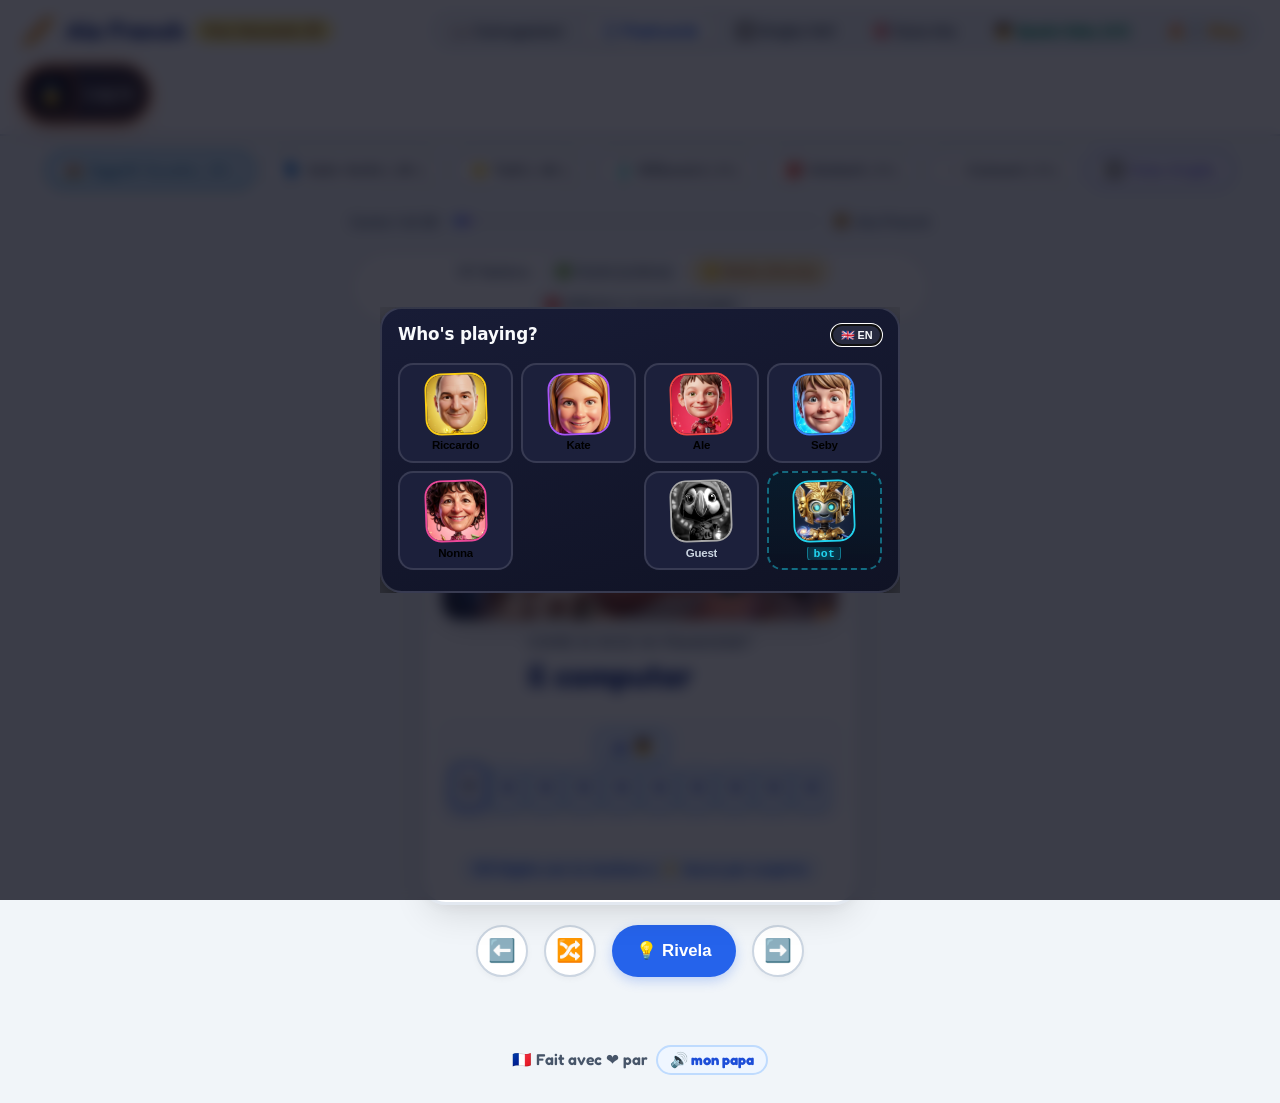
==== cards.html @ 27187020 "feat(puffin): Integrate PuffinLogin Web Component, Puffin Ring, and multi-profile sync across Ale an" ====
<!DOCTYPE html>
<html lang="fr">
<head>
  <meta charset="UTF-8">
  <meta name="viewport" content="width=device-width, initial-scale=1.0">
  <title>🇫🇷 Ale French — Flashcards Vocabulaire</title>
  <link rel="preconnect" href="https://fonts.googleapis.com">
  <link rel="preconnect" href="https://fonts.gstatic.com" crossorigin>
  <link href="https://fonts.googleapis.com/css2?family=Fredoka:wght@400;500;600;700&family=Lexend:wght@400;500;600;700&display=swap" rel="stylesheet">
  <link rel="stylesheet" href="profile-switcher.css">
  <script type="module" src="./src/puffin-login.js"></script>
  <style>
    :root {
      --bg-main: #f1f5f9;
      --card-bg: #ffffff;
      --primary: #2563eb;
      --purple: #7c3aed;
      --red-dark: #991b1b;
      --red-light: #ef4444;
      --text: #0f172a;
      --text-muted: #64748b;
      --border: #cbd5e1;
      --shadow: 0 12px 30px -6px rgba(0, 0, 0, 0.08), 0 6px 12px -4px rgba(0, 0, 0, 0.03);
    }

    * {
      box-sizing: border-box;
      margin: 0;
      padding: 0;
    }

    body {
      font-family: 'Fredoka', 'Lexend', system-ui, sans-serif;
      background: var(--bg-main);
      color: var(--text);
      min-height: 100vh;
      display: flex;
      flex-direction: column;
    }

    header {
      background: white;
      border-bottom: 2px solid var(--border);
      padding: 10px 20px;
      display: flex;
      align-items: center;
      justify-content: space-between;
      box-shadow: 0 2px 6px rgba(0,0,0,0.03);
      flex-wrap: wrap;
      gap: 12px;
    }

    .brand {
      display: flex;
      align-items: center;
      gap: 10px;
    }

    .brand h1 {
      font-size: 1.5rem;
      font-weight: 700;
      color: #1e3a8a;
    }

    .badge-ale {
      background: #fef08a;
      color: #854d0e;
      padding: 3px 10px;
      border-radius: 999px;
      font-size: 0.8rem;
      font-weight: 700;
      border: 1px solid #facc15;
    }

    .nav-tabs {
      display: flex;
      align-items: center;
      gap: 6px;
      background: #f1f5f9;
      padding: 4px;
      border-radius: 999px;
      border: 1px solid #e2e8f0;
    }

    .nav-tab {
      padding: 6px 16px;
      border-radius: 999px;
      font-size: 0.95rem;
      font-weight: 600;
      text-decoration: none;
      color: #475569;
      transition: all 0.2s;
    }

    .nav-tab:hover {
      color: #1e3a8a;
    }

    .nav-tab.active {
      background: white;
      color: var(--primary);
      box-shadow: 0 2px 6px rgba(0,0,0,0.08);
      font-weight: 700;
    }

    .top-controls {
      display: flex;
      align-items: center;
      justify-content: center;
      gap: 12px;
      padding: 16px 20px 4px 20px;
      flex-wrap: wrap;
    }

    .filter-btn {
      background: white;
      border: 2px solid #cbd5e1;
      color: #334155;
      padding: 7px 15px;
      border-radius: 999px;
      font-size: 0.95rem;
      font-weight: 600;
      cursor: pointer;
      display: flex;
      align-items: center;
      gap: 6px;
      transition: all 0.2s;
    }

    .filter-btn:hover {
      border-color: #94a3b8;
    }

    .filter-btn.active {
      background: #e0f2fe;
      border-color: #0284c7;
      color: #0369a1;
      font-weight: 700;
    }

    .view-toggle-btn {
      background: white;
      border: 2px solid #818cf8;
      color: #4f46e5;
      padding: 7px 15px;
      border-radius: 999px;
      font-size: 0.95rem;
      font-weight: 600;
      cursor: pointer;
      display: flex;
      align-items: center;
      gap: 6px;
      transition: all 0.2s;
    }

    .view-toggle-btn:hover {
      background: #e0e7ff;
    }

    .main-content {
      flex: 1;
      padding: 20px;
      max-width: 1000px;
      margin: 0 auto;
      width: 100%;
      display: flex;
      flex-direction: column;
      align-items: center;
    }

    /* DECK SINGLE CARD VIEW */
    .deck-container {
      width: 100%;
      max-width: 580px;
      display: flex;
      flex-direction: column;
      align-items: center;
      gap: 20px;
    }

    .progress-bar-wrap {
      width: 100%;
      display: flex;
      align-items: center;
      justify-content: space-between;
      font-size: 0.95rem;
      font-weight: 600;
      color: #64748b;
    }

    .progress-track {
      flex: 1;
      height: 8px;
      background: #e2e8f0;
      border-radius: 999px;
      margin: 0 14px;
      overflow: hidden;
    }

    .progress-fill {
      height: 100%;
      background: linear-gradient(90deg, #3b82f6, #8b5cf6);
      border-radius: 999px;
      width: 5%;
      transition: width 0.3s ease;
    }

    /* 3D FLIP CARD EFFECT */
    .card-scene {
      width: 100%;
      max-width: 440px;
      height: 560px;
      perspective: 1200px;
      cursor: pointer;
      margin: 0 auto;
    }

    .flip-card {
      width: 100%;
      height: 100%;
      position: relative;
      transform-style: preserve-3d;
      transition: transform 0.55s cubic-bezier(0.4, 0, 0.2, 1);
      border-radius: 26px;
    }

    .flip-card.is-flipped {
      transform: rotateY(180deg);
    }

    .card-face {
      position: absolute;
      width: 100%;
      height: 100%;
      backface-visibility: hidden;
      border-radius: 26px;
      background: var(--card-bg);
      border: 3px solid #e2e8f0;
      box-shadow: 0 16px 36px -8px rgba(0, 0, 0, 0.12), 0 6px 16px -4px rgba(0, 0, 0, 0.05);
      padding: 18px 16px;
      display: flex;
      flex-direction: column;
      align-items: center;
      justify-content: space-between;
      overflow: hidden;
    }

    .card-back {
      transform: rotateY(180deg);
      background: #f8fafc;
      border-color: #cbd5e1;
    }

    .card-tag {
      font-size: 0.78rem;
      font-weight: 700;
      padding: 4px 12px;
      border-radius: 999px;
      text-transform: uppercase;
      letter-spacing: 0.5px;
    }

    .tag-reflexive {
      background: #ede9fe;
      color: #6d28d9;
    }

    .tag-common {
      background: #e0f2fe;
      color: #0369a1;
    }

    .tag-school {
      background: #fef3c7;
      color: #b45309;
    }

    .tag-objects {
      background: #e0e7ff;
      color: #3730a3;
    }

    /* GENDER BADGES: Blue for masculine, Pink for feminine, Green for plural */
    .article-badge-m {
      background: #eff6ff;
      color: #1d4ed8;
      padding: 4px 14px;
      border-radius: 10px;
      font-weight: 700;
      border: 2.5px solid #60a5fa;
      display: inline-block;
      box-shadow: 0 2px 6px rgba(37, 99, 235, 0.12);
    }

    .article-badge-f {
      background: #fdf2f8;
      color: #db2777;
      padding: 4px 14px;
      border-radius: 10px;
      font-weight: 700;
      border: 2.5px solid #f472b6;
      display: inline-block;
      box-shadow: 0 2px 6px rgba(219, 39, 119, 0.12);
    }

    .article-badge-pl {
      background: #f0fdf4;
      color: #16a34a;
      padding: 4px 14px;
      border-radius: 10px;
      font-weight: 700;
      border: 2.5px solid #4ade80;
      display: inline-block;
      box-shadow: 0 2px 6px rgba(22, 163, 74, 0.12);
    }

    /* RIDDLE QUESTION TILES COLORED BY GENDER */
    .riddle-tile.tile-m {
      background: #eff6ff;
      border: 2.5px solid #60a5fa;
      color: #1d4ed8;
      box-shadow: 0 3px 8px rgba(37, 99, 235, 0.18);
    }

    .riddle-tile.tile-f {
      background: #fdf2f8;
      border: 2.5px solid #f472b6;
      color: #db2777;
      box-shadow: 0 3px 8px rgba(219, 39, 119, 0.18);
    }

    .riddle-tile.tile-pl {
      background: #f0fdf4;
      border: 2.5px solid #4ade80;
      color: #16a34a;
      box-shadow: 0 3px 8px rgba(22, 163, 74, 0.18);
    }

    /* GLORIOUS HERO IMAGE BOX (FULL WIDTH OF CARD) */
    .card-image-box {
      width: 100%;
      height: 260px;
      margin: 6px 0 10px 0;
      border-radius: 20px;
      overflow: hidden;
      position: relative;
      box-shadow: 0 10px 24px -4px rgba(0,0,0,0.15);
      border: 3.5px solid #ffffff;
      background: #f1f5f9;
      display: flex;
      align-items: center;
      justify-content: center;
      transition: transform 0.25s ease;
    }

    .card-scene:hover .card-image-box {
      transform: scale(1.02);
    }

    .card-thumb-img {
      width: 100%;
      height: 100%;
      object-fit: cover;
      display: block;
      border-radius: 16px;
    }

    .card-thumb-img-small {
      width: 100%;
      max-height: 180px;
      object-fit: cover;
      border-radius: 18px;
      border: 3px solid #ffffff;
      box-shadow: 0 8px 20px rgba(0, 0, 0, 0.12);
      display: block;
      margin: 6px auto;
    }

    .prompt-subtitle {
      font-size: 0.95rem;
      color: var(--text-muted);
      font-weight: 600;
      text-transform: uppercase;
      letter-spacing: 1px;
    }

    .italian-title {
      font-size: 2rem;
      font-weight: 700;
      color: #1e3a8a;
      margin: 4px 0 14px 0;
    }

    /* RIDDLE QUESTION MARK TILES */
    .riddle-container {
      display: flex;
      align-items: center;
      justify-content: center;
      gap: 6px;
      flex-wrap: wrap;
      margin: 10px 0;
      padding: 10px 16px;
      background: #f8fafc;
      border-radius: 14px;
      border: 1px dashed #cbd5e1;
      max-width: 100%;
    }

    .riddle-word {
      display: inline-flex;
      align-items: center;
      gap: 4px;
    }

    .riddle-tile {
      width: 34px;
      height: 42px;
      background: #ffffff;
      border: 2px solid #94a3b8;
      border-radius: 8px;
      display: flex;
      align-items: center;
      justify-content: center;
      font-size: 1.4rem;
      font-weight: 700;
      color: #64748b;
      box-shadow: 0 2px 4px rgba(0,0,0,0.05);
      animation: pulseRiddle 2s infinite ease-in-out;
    }

    .riddle-text {
      font-size: 1.5rem;
      font-weight: 700;
      color: #7c3aed;
      margin-right: 4px;
    }

    @keyframes pulseRiddle {
      0%, 100% { transform: scale(1); border-color: #94a3b8; }
      50% { transform: scale(1.04); border-color: #3b82f6; }
    }

    /* INTERACTIVE SPELLING TILE STATES */
    .riddle-tile {
      cursor: pointer;
      user-select: none;
      transition: all 0.15s ease;
      position: relative;
    }

    .riddle-tile.active-cursor {
      animation: none;
      border: 3px solid #2563eb !important;
      background: #ffffff !important;
      color: #1e3a8a !important;
      transform: translateY(-3px) scale(1.06);
      box-shadow: 0 6px 14px rgba(37, 99, 235, 0.28) !important;
    }

    .riddle-tile.tile-filled {
      animation: none;
      background: #ffffff !important;
      border: 2.5px solid #3b82f6 !important;
      color: #0f172a !important;
    }

    .riddle-tile.tile-correct {
      animation: popTile 0.25s ease;
      background: #d1fae5 !important;
      border: 2.5px solid #10b981 !important;
      color: #047857 !important;
      box-shadow: 0 3px 8px rgba(16, 185, 129, 0.22) !important;
    }

    .riddle-tile.tile-wrong {
      animation: shakeTile 0.35s ease;
      background: #fee2e2 !important;
      border: 2.5px solid #ef4444 !important;
      color: #b91c1c !important;
      box-shadow: 0 3px 8px rgba(239, 68, 68, 0.25) !important;
    }

    @keyframes popTile {
      0% { transform: scale(0.85); }
      60% { transform: scale(1.12); }
      100% { transform: scale(1); }
    }

    @keyframes shakeTile {
      0%, 100% { transform: translateX(0); }
      25% { transform: translateX(-5px); }
      75% { transform: translateX(5px); }
    }

    /* SPELLING DIFFICULTY BAR */
    .spelling-diff-bar {
      display: flex;
      align-items: center;
      justify-content: center;
      gap: 6px;
      background: #ffffff;
      padding: 5px 8px;
      border-radius: 999px;
      border: 2px solid #e2e8f0;
      box-shadow: 0 2px 8px rgba(0,0,0,0.04);
      flex-wrap: wrap;
    }

    .spelling-diff-label {
      font-size: 0.82rem;
      font-weight: 700;
      color: #64748b;
      padding: 0 6px;
    }

    .spelling-diff-btn {
      border: 1.5px solid transparent;
      background: #f1f5f9;
      color: #475569;
      padding: 5px 12px;
      border-radius: 999px;
      font-size: 0.84rem;
      font-weight: 700;
      cursor: pointer;
      transition: all 0.15s;
    }

    .spelling-diff-btn:hover {
      background: #e2e8f0;
    }

    .spelling-diff-btn.active[data-diff="facile"] {
      background: #d1fae5;
      border-color: #10b981;
      color: #047857;
    }

    .spelling-diff-btn.active[data-diff="moyen"] {
      background: #fef3c7;
      border-color: #f59e0b;
      color: #b45309;
    }

    .spelling-diff-btn.active[data-diff="difficile"] {
      background: #fee2e2;
      border-color: #ef4444;
      color: #b91c1c;
    }

    /* 4-COLOR GOOGLE ACCENT PAD */
    .google-accent-pad {
      display: none;
      align-items: center;
      justify-content: center;
      gap: 6px;
      margin: 4px 0;
      padding: 6px 10px;
      background: #ffffff;
      border-radius: 14px;
      border: 2px solid #e2e8f0;
      box-shadow: 0 4px 12px rgba(0,0,0,0.06);
      flex-wrap: wrap;
    }

    .google-accent-pad.visible {
      display: flex;
    }

    .google-accent-btn {
      border: none;
      color: #ffffff;
      padding: 5px 11px;
      border-radius: 10px;
      font-family: 'Fredoka', sans-serif;
      font-size: 0.95rem;
      font-weight: 700;
      cursor: pointer;
      display: inline-flex;
      align-items: center;
      gap: 5px;
      box-shadow: 0 2px 5px rgba(0,0,0,0.15);
      transition: transform 0.12s, filter 0.12s;
    }

    .google-accent-btn:hover {
      transform: translateY(-2px) scale(1.04);
      filter: brightness(1.06);
    }

    .google-accent-btn:active {
      transform: scale(0.97);
    }

    .google-key-badge {
      background: rgba(255, 255, 255, 0.25);
      padding: 1px 6px;
      border-radius: 6px;
      font-size: 0.75rem;
    }

    .spelling-status-msg {
      font-size: 0.9rem;
      font-weight: 700;
      min-height: 22px;
      text-align: center;
    }

    .tap-hint {
      font-size: 0.95rem;
      color: #64748b;
      display: flex;
      align-items: center;
      gap: 6px;
      font-weight: 600;
      background: #eff6ff;
      padding: 6px 16px;
      border-radius: 999px;
      color: #2563eb;
    }

    /* CARD BACK STYLING */
    .french-infinitive-revealed {
      font-size: 2.3rem;
      font-weight: 700;
      margin: 10px 0;
      display: flex;
      align-items: baseline;
      justify-content: center;
      gap: 0;
      white-space: nowrap;
    }

    .back-refl {
      color: #7c3aed;
      margin-right: 8px;
    }

    .back-stem {
      color: var(--red-dark);
      font-weight: 600;
    }

    .back-ending {
      color: var(--red-light);
      font-weight: 700;
      text-decoration: underline;
      text-decoration-color: #fca5a5;
      text-underline-offset: 4px;
    }

    .back-extra {
      color: #475569;
      margin-left: 8px;
      font-size: 1.8rem;
    }

    .audio-btn-large {
      background: #eff6ff;
      border: 2px solid #93c5fd;
      color: #1d4ed8;
      width: 54px;
      height: 54px;
      border-radius: 50%;
      font-size: 1.6rem;
      display: flex;
      align-items: center;
      justify-content: center;
      cursor: pointer;
      margin: 10px 0;
      transition: all 0.2s;
    }

    .audio-btn-large:hover {
      background: #2563eb;
      color: white;
      transform: scale(1.12);
    }

    .letters-count-info {
      font-size: 0.95rem;
      color: #64748b;
      background: #f1f5f9;
      padding: 4px 14px;
      border-radius: 999px;
      font-weight: 600;
    }

    .link-to-study {
      background: white;
      border: 2px solid #cbd5e1;
      color: #1e3a8a;
      text-decoration: none;
      padding: 8px 18px;
      border-radius: 999px;
      font-size: 0.95rem;
      font-weight: 700;
      display: inline-flex;
      align-items: center;
      gap: 6px;
      transition: all 0.15s;
    }

    .link-to-study:hover {
      border-color: #3b82f6;
      background: #eff6ff;
    }

    /* DECK CONTROLS */
    .deck-controls {
      display: flex;
      align-items: center;
      justify-content: center;
      gap: 16px;
      width: 100%;
    }

    .ctrl-btn {
      background: white;
      border: 2px solid #cbd5e1;
      color: #334155;
      width: 52px;
      height: 52px;
      border-radius: 50%;
      font-size: 1.4rem;
      display: flex;
      align-items: center;
      justify-content: center;
      cursor: pointer;
      transition: all 0.15s;
      box-shadow: 0 2px 6px rgba(0,0,0,0.04);
    }

    .ctrl-btn:hover {
      background: #f8fafc;
      border-color: #94a3b8;
      transform: translateY(-2px);
    }

    .ctrl-btn-primary {
      background: #2563eb;
      color: white;
      border: none;
      padding: 0 24px;
      width: auto;
      border-radius: 999px;
      font-size: 1.05rem;
      font-weight: 700;
      box-shadow: 0 4px 12px rgba(37, 99, 235, 0.25);
    }

    .ctrl-btn-primary:hover {
      background: #1d4ed8;
      transform: translateY(-2px);
    }

    /* GRID VIEW */
    .grid-container {
      display: none;
      grid-template-columns: repeat(auto-fill, minmax(260px, 1fr));
      gap: 20px;
      width: 100%;
    }

    /* COLLECTIBLE TRADING CARD STYLE FOR GRID */
    .grid-card {
      background: white;
      border: 2.5px solid #e2e8f0;
      border-radius: 22px;
      overflow: hidden;
      padding: 0;
      text-align: center;
      box-shadow: 0 6px 18px rgba(0,0,0,0.04);
      cursor: pointer;
      transition: all 0.25s;
      display: flex;
      flex-direction: column;
      justify-content: space-between;
      min-height: 290px;
    }

    .grid-card:hover {
      transform: translateY(-5px);
      box-shadow: 0 14px 28px rgba(0,0,0,0.08);
      border-color: #93c5fd;
    }

    .grid-card.revealed {
      border-color: #3b82f6;
      background: #f8fafc;
    }

    .grid-card-media {
      position: relative;
      width: 100%;
      height: 155px;
      background: #f1f5f9;
      overflow: hidden;
      border-bottom: 2px solid #e2e8f0;
    }

    .grid-overlay-tag {
      position: absolute;
      top: 10px;
      left: 10px;
      z-index: 2;
      box-shadow: 0 2px 8px rgba(0,0,0,0.15);
    }

    .grid-thumb-img {
      width: 100%;
      height: 100%;
      object-fit: cover;
      display: block;
      transition: transform 0.3s ease;
    }

    .grid-card:hover .grid-thumb-img {
      transform: scale(1.06);
    }

    .grid-icon-placeholder {
      width: 100%;
      height: 100%;
      display: flex;
      align-items: center;
      justify-content: center;
      font-size: 3.5rem;
      background: #f8fafc;
    }

    .grid-card-content {
      padding: 12px 14px 14px 14px;
      display: flex;
      flex-direction: column;
      align-items: center;
      flex-grow: 1;
      justify-content: space-between;
      width: 100%;
    }

    /* GENDER TILES FOR GRID */
    .grid-tile.grid-tile-m {
      background: #eff6ff;
      border: 1.5px solid #60a5fa;
      color: #1d4ed8;
    }

    .grid-tile.grid-tile-f {
      background: #fdf2f8;
      border: 1.5px solid #f472b6;
      color: #db2777;
    }

    .grid-tile.grid-tile-pl {
      background: #f0fdf4;
      border: 1.5px solid #4ade80;
      color: #16a34a;
    }

    .grid-italian {
      font-size: 1.25rem;
      font-weight: 700;
      color: #1e3a8a;
      margin-bottom: 8px;
    }

    .grid-mystery {
      display: flex;
      align-items: center;
      justify-content: center;
      gap: 3px;
      flex-wrap: wrap;
      margin: 6px 0;
    }

    .grid-tile {
      width: 20px;
      height: 26px;
      background: #f1f5f9;
      border: 1px solid #cbd5e1;
      border-radius: 4px;
      display: flex;
      align-items: center;
      justify-content: center;
      font-size: 0.85rem;
      font-weight: 700;
      color: #64748b;
    }

    .grid-revealed-french {
      font-size: 1.25rem;
      font-weight: 700;
      color: var(--red-dark);
      margin: 6px 0;
    }

    @media(max-width: 600px) {
      .card-scene {
        height: 520px;
      }
      .card-image-box {
        height: 230px;
      }
      .card-face {
        padding: 12px;
      }
      .italian-title {
        font-size: 1.6rem;
      }
      .riddle-tile {
        width: 30px;
        height: 38px;
        font-size: 1.25rem;
      }
      .french-infinitive-revealed {
        font-size: 1.8rem;
      }
      .grid-container {
        grid-template-columns: repeat(2, 1fr);
        gap: 12px;
      }
      .grid-card-media {
        height: 125px;
      }
    }
  </style>
</head>
<body>

  <header>
    <div class="brand">
      <span style="font-size: 1.8rem;">🥖</span>
      <h1>Ale French</h1>
      <span class="badge-ale">Pour Alessandro 🦁</span>
    </div>

    <!-- MAIN NAVIGATION TABS -->
    <div class="nav-tabs">
      <a href="index.html" class="nav-tab">📖 Coniugazioni</a>
      <a href="cards.html" class="nav-tab active">🃏 Flashcards</a>
      <a href="grid.html" class="nav-tab">🔲 Griglia 4x4</a>
      <a href="quiz.html" class="nav-tab">🎯 Quiz Ale</a>
      <a href="seby.html" class="nav-tab" style="color: #059669; font-weight: 700;">🧒 Spazio Seby (A1)</a>
      <a href="ring.html" class="nav-tab" style="color: #f59e0b; font-weight: 700;">🔥💍 Ring</a>
    </div>

    <div class="nav-actions">
      <puffin-login id="puffin-widget" app-id="ale-french"></puffin-login>
    </div>
  </header>

  <div class="top-controls">
    <button class="filter-btn active" onclick="setFilter('objects', this)" id="btn-filter-objects">🏫 Oggetti Scuola (<span id="count-objects">0</span>)</button>
    <button class="filter-btn" onclick="setFilter('verbs', this)" id="btn-filter-verbs">🗣️ Solo Verbi (<span id="count-verbs">0</span>)</button>
    <button class="filter-btn" onclick="setFilter('all', this)" id="btn-filter-all">🌟 Tutti (<span id="count-all">0</span>)</button>
    <button class="filter-btn" onclick="setFilter('reflexive', this)" id="btn-filter-reflexive">🧴 Riflessivi (<span id="count-reflexive">0</span>)</button>
    <button class="filter-btn" onclick="setFilter('school', this)" id="btn-filter-school">🎒 Simboli (<span id="count-school">0</span>)</button>
    <button class="filter-btn" onclick="setFilter('common', this)" id="btn-filter-common">🍽️ Comuni (<span id="count-common">0</span>)</button>
    <button class="view-toggle-btn" id="btn-toggle-view" onclick="toggleView()">🔲 Vista Griglia</button>
  </div>

  <main class="main-content">

    <!-- SINGLE DECK FLASHCARD VIEW -->
    <div class="deck-container" id="deck-view">
      <div class="progress-bar-wrap">
        <span id="deck-index-label">Carta 1 di 18</span>
        <div class="progress-track">
          <div class="progress-fill" id="progress-fill-el"></div>
        </div>
        <span id="deck-known-count">⭐ 0/18</span>
      </div>

      <!-- 3-LEVEL KEYBOARD SPELLING DIFFICULTY SELECTOR -->
      <div class="spelling-diff-bar">
        <span class="spelling-diff-label">⌨️ Tastiera:</span>
        <button class="spelling-diff-btn" data-diff="facile" onclick="setSpellingDifficulty('facile', this)" title="Verde/Rosso subito ad ogni lettera, accenti automatici">🟢 Facile (Lettera)</button>
        <button class="spelling-diff-btn active" data-diff="moyen" onclick="setSpellingDifficulty('moyen', this)" title="Verde/Rosso a fine parola, accenti automatici">🟡 Medio (Parola)</button>
        <button class="spelling-diff-btn" data-diff="difficile" onclick="setSpellingDifficulty('difficile', this)" title="Verde/Rosso a fine parola + Pulsantiera Accenti 4 colori Google">🔴 Difficile (+ Accenti Google)</button>
      </div>

      <!-- Hidden input to allow mobile/tablet virtual keyboard trigger when tapping tiles -->
      <input type="text" id="mobile-kbd-input" autocomplete="off" autocorrect="off" autocapitalize="off" spellcheck="false" style="position:fixed; opacity:0; pointer-events:none; width:1px; height:1px; left:-9999px;">

      <div class="card-scene" onclick="flipCurrentCard()">
        <div class="flip-card" id="active-flip-card">
          
          <!-- FRONT: IL MISTERO (PUNTI DI DOMANDA) -->
          <div class="card-face card-front">
            <span class="card-tag" id="card-tag-el">Riflessivo</span>
            
            <div class="card-image-box" id="card-icon-el">🪥</div>
            
            <div>
              <div class="prompt-subtitle">Come si dice in francese?</div>
              <div class="italian-title" id="card-italian-el">lavarsi i denti</div>
            </div>

            <!-- RIDDLE QUESTION BOXES -->
            <div class="riddle-container" id="card-riddle-el" onclick="event.stopPropagation(); focusMobileKeyboard()">
              <!-- Populated by JS -->
            </div>

            <!-- 4-COLOR GOOGLE ACCENT PAD (ACTIVE IN DIFFICILE MODE) -->
            <div class="google-accent-pad" id="google-accent-pad" onclick="event.stopPropagation()">
              <button type="button" class="google-accent-btn" id="gpad-btn-1" style="background:#4285F4;" onclick="applyAccentFromPad(1)">
                <span class="google-key-badge">1</span> <span id="gpad-char-1">e</span>
              </button>
              <button type="button" class="google-accent-btn" id="gpad-btn-2" style="background:#EA4335;" onclick="applyAccentFromPad(2)">
                <span class="google-key-badge">2</span> <span id="gpad-char-2">é</span>
              </button>
              <button type="button" class="google-accent-btn" id="gpad-btn-3" style="background:#FBBC05; color:#0f172a;" onclick="applyAccentFromPad(3)">
                <span class="google-key-badge" style="background:rgba(0,0,0,0.12);">3</span> <span id="gpad-char-3">è</span>
              </button>
              <button type="button" class="google-accent-btn" id="gpad-btn-4" style="background:#34A853;" onclick="applyAccentFromPad(4)">
                <span class="google-key-badge">4</span> <span id="gpad-char-4">ê</span>
              </button>
            </div>

            <div class="spelling-status-msg" id="spelling-status-el"></div>

            <div class="tap-hint" id="card-tap-hint-el">
              <span>⌨️ Digita con la tastiera o ✨ tocca per scoprire</span>
            </div>
          </div>

          <!-- BACK: LA RISPOSTA RIVELATA CON AUDIO -->
          <div class="card-face card-back" onclick="event.stopPropagation()">
            <span class="card-tag" id="card-tag-back-el">Riflessivo</span>

            <div class="card-image-box" id="card-icon-back-el" style="font-size: 3.5rem;">🪥</div>

            <div class="prompt-subtitle">All'infinito si dice:</div>

            <div class="french-infinitive-revealed" id="card-revealed-french">
              <!-- e.g. se brosser les dents -->
            </div>

            <button class="audio-btn-large" onclick="playCurrentAudio()" title="Riascolta pronuncia">
              🔊
            </button>

            <div class="letters-count-info" id="card-count-info-el">
              Totale lettere: 14
            </div>

            <div style="display: flex; gap: 10px; margin-top: 6px;">
              <button class="link-to-study" onclick="flipCurrentCard()">
                🔄 Gira carta
              </button>
              <a href="#" id="link-to-conj-el" class="link-to-study" style="background: #2563eb; color: white; border: none;">
                📖 Coniuga ➔
              </a>
            </div>
          </div>

        </div>
      </div>

      <!-- DECK CONTROLS -->
      <div class="deck-controls">
        <button class="ctrl-btn" onclick="prevCard()" title="Carta precedente">⬅️</button>
        <button class="ctrl-btn" onclick="shuffleDeck()" title="Mescola le carte">🔀</button>
        <button class="ctrl-btn-primary ctrl-btn" onclick="flipCurrentCard()" id="btn-deck-flip">
          💡 Rivela
        </button>
        <button class="ctrl-btn" onclick="nextCard()" title="Carta successiva">➡️</button>
      </div>
    </div>

    <!-- GRID VIEW FOR ALL CARDS -->
    <div class="grid-container" id="grid-view">
      <!-- Populated by JS -->
    </div>

  </main>

  <script src="audio-player.js"></script>
  <script src="card-spelling.js"></script>
  <script>
    let allVerbs = [];
    let filteredVerbs = [];
    let currentIndex = 0;
    let isFlipped = false;
    let isGridView = false;
    let currentFilter = 'objects';

    // Interactive Keyboard Spelling State
    let spellingDifficulty = 'moyen'; // 'facile' | 'moyen' | 'difficile'
    let currentSlots = [];
    let typedChars = [];
    let slotStates = []; // 'empty' | 'filled' | 'correct' | 'wrong'
    let activeSlotIndex = 0;
    let lastVowelSlotIndex = -1;
    let wordCompleted = false;

    fetch('verbs.json')
      .then(res => res.json())
      .then(data => {
        allVerbs = data;
        const urlParams = new URLSearchParams(window.location.search);
        const idsParam = urlParams.get('ids');
        const catParam = urlParams.get('cat') || urlParams.get('category') || urlParams.get('mode');

        if (idsParam) {
          const targetIds = new Set(idsParam.split(','));
          allVerbs = allVerbs.filter(v => targetIds.has(v.id));
        }

        updateCounts();

        let initialFilter = 'objects';
        if (catParam === 'verbs') {
          initialFilter = 'verbs';
        } else if (catParam === 'all') {
          initialFilter = 'all';
        } else if (catParam && ['reflexive', 'school', 'objects', 'common'].includes(catParam)) {
          initialFilter = catParam;
        } else if (idsParam) {
          initialFilter = 'all';
        }

        document.querySelectorAll('.filter-btn').forEach(b => b.classList.remove('active'));
        const activeBtn = document.getElementById(`btn-filter-${initialFilter}`) || document.querySelector(`[onclick*="setFilter('${initialFilter}'"]`);
        if (activeBtn) activeBtn.classList.add('active');

        applyFilter(initialFilter);
      })
      .catch(err => console.error("Error loading verbs:", err));

    function updateCounts() {
      document.getElementById('count-all').textContent = allVerbs.length;
      if (document.getElementById('count-verbs')) {
        document.getElementById('count-verbs').textContent = allVerbs.filter(v => v.category !== 'objects').length;
      }
      document.getElementById('count-reflexive').textContent = allVerbs.filter(v => v.category === 'reflexive').length;
      if (document.getElementById('count-school')) {
        document.getElementById('count-school').textContent = allVerbs.filter(v => v.category === 'school').length;
      }
      if (document.getElementById('count-objects')) {
        document.getElementById('count-objects').textContent = allVerbs.filter(v => v.category === 'objects').length;
      }
      document.getElementById('count-common').textContent = allVerbs.filter(v => v.category === 'common').length;
    }

    function setFilter(filter, btn) {
      currentFilter = filter;
      document.querySelectorAll('.filter-btn').forEach(b => b.classList.remove('active'));
      if (btn) btn.classList.add('active');
      applyFilter(filter);
    }

    function applyFilter(filter) {
      if (filter === 'reflexive') {
        filteredVerbs = allVerbs.filter(v => v.category === 'reflexive');
      } else if (filter === 'school') {
        filteredVerbs = allVerbs.filter(v => v.category === 'school');
      } else if (filter === 'objects') {
        filteredVerbs = allVerbs.filter(v => v.category === 'objects');
      } else if (filter === 'verbs') {
        filteredVerbs = allVerbs.filter(v => v.category !== 'objects');
      } else if (filter === 'common') {
        filteredVerbs = allVerbs.filter(v => v.category === 'common');
      } else {
        filteredVerbs = [...allVerbs];
      }
      currentIndex = 0;
      renderCurrentCard();
      renderGridView();
    }

    // Splits infinitive into display chunks and interactive letter boxes
    function buildRiddleHtml(verb) {
      const inf = verb.infinitive;
      const words = inf.split(' ');
      let html = '';
      let slotCounter = 0;

      // Determine gender color tile for clues
      let genderTileClass = '';
      if (verb.gender === 'm' || inf.startsWith('un ')) {
        genderTileClass = 'tile-m';
      } else if (verb.gender === 'f' || inf.startsWith('une ')) {
        genderTileClass = 'tile-f';
      } else if (verb.gender === 'pl' || inf.startsWith('des ')) {
        genderTileClass = 'tile-pl';
      }

      function renderTileSlot() {
        const idx = slotCounter++;
        return `<div class="riddle-tile ${genderTileClass}" id="slot-tile-${idx}" data-slot-index="${idx}" onclick="event.stopPropagation(); selectTileSlot(${idx})">?</div>`;
      }

      words.forEach((word, wIdx) => {
        html += '<div class="riddle-word">';
        
        if (word === "se") {
          html += '<span class="riddle-text">se</span>';
        } else if (word.startsWith("s'")) {
          html += '<span class="riddle-text">s\'</span>';
          const rest = word.slice(2);
          for (let i = 0; i < rest.length; i++) {
            html += renderTileSlot();
          }
        } else if (word.startsWith("l'")) {
          const badgeClass = verb.gender === 'm' ? 'article-badge-m' : 'article-badge-f';
          const genderIcon = verb.gender === 'm' ? '👦' : '👧';
          html += `<span class="${badgeClass}">l' ${genderIcon}</span>`;
          const rest = word.slice(2);
          for (let i = 0; i < rest.length; i++) {
            html += renderTileSlot();
          }
        } else if (word === "un") {
          html += '<span class="article-badge-m">un 👦</span>';
        } else if (word === "une") {
          html += '<span class="article-badge-f">une 👧</span>';
        } else if (word === "des") {
          html += '<span class="article-badge-pl">des 👥</span>';
        } else {
          // Normal word: each letter gets an interactive '?' box with gender color hint!
          for (let i = 0; i < word.length; i++) {
            const ch = word[i];
            if (ch === "'" || ch === "-") {
              html += `<span class="riddle-text" style="color:#64748b;">${ch}</span>`;
            } else {
              html += renderTileSlot();
            }
          }
        }
        html += '</div>';
        if (wIdx < words.length - 1) {
          html += '<div style="width: 10px;"></div>';
        }
      });

      return html;
    }

    function renderRevealedFrench(verb) {
      const inf = verb.infinitive;

      // Special rendering for Nouns / School Objects (with colored articles and nouns)
      if (verb.category === 'objects' || inf.startsWith('un ') || inf.startsWith('une ') || inf.startsWith('des ') || inf.startsWith("l'")) {
        let art = '';
        let rest = '';
        if (inf.startsWith("l'")) {
          art = "l'";
          rest = inf.slice(2);
        } else {
          const parts = inf.split(' ');
          art = parts[0];
          rest = parts.slice(1).join(' ');
        }
        let artBadgeClass = 'article-badge-m';
        let nounColor = '#1d4ed8'; // azzurro
        if (art === 'une' || verb.gender === 'f') {
          artBadgeClass = 'article-badge-f';
          nounColor = '#db2777'; // rosa
        } else if (art === 'des' || verb.gender === 'pl') {
          artBadgeClass = 'article-badge-pl';
          nounColor = '#16a34a'; // verde
        }
        let html = `<span class="${artBadgeClass}" style="font-size: 1.8rem; margin-right: 8px;">${art}</span> <span style="font-weight: 700; color: ${nounColor}; font-size: 2.2rem;">${rest}</span>`;
        if (verb.note) {
          html += `<div style="font-size: 1rem; color: #64748b; margin-top: 10px; font-weight: 600; line-height: 1.3; max-width: 440px; margin-left: auto; margin-right: auto;">${verb.note}</div>`;
        }
        return html;
      }
      
      // Highlight infinitive ending (-er, -ir, -re, -oir)
      // Extract reflexive prefix if any
      let prefix = '';
      let mainVerb = inf;
      let suffixExtra = '';

      if (inf.startsWith("se ")) {
        prefix = 'se ';
        mainVerb = inf.slice(3);
      } else if (inf.startsWith("s'")) {
        prefix = "s'";
        mainVerb = inf.slice(2);
      }

      // Check if there are extra words (e.g. "brosser les dents" -> mainVerb "brosser", extra " les dents")
      const parts = mainVerb.split(' ');
      let baseWord = parts[0];
      if (parts.length > 1) {
        suffixExtra = ' ' + parts.slice(1).join(' ');
      }

      // Endings: er, ir, re, oir
      let stem = baseWord;
      let ending = '';
      if (baseWord.endsWith('er')) {
        stem = baseWord.slice(0, -2);
        ending = 'er';
      } else if (baseWord.endsWith('ir')) {
        stem = baseWord.slice(0, -2);
        ending = 'ir';
      } else if (baseWord.endsWith('re')) {
        stem = baseWord.slice(0, -2);
        ending = 're';
      }

      let res = '';
      if (prefix) {
        res += `<span class="back-refl">${prefix}</span>`;
      }
      res += `<span class="back-stem">${stem}</span><span class="back-ending">${ending}</span>`;
      if (suffixExtra) {
        res += `<span class="back-extra">${suffixExtra}</span>`;
      }
      return res;
    }

    function renderCurrentCard() {
      if (!filteredVerbs.length) return;
      const verb = filteredVerbs[currentIndex];
      const cardEl = document.getElementById('active-flip-card');
      
      // reset flip
      isFlipped = false;
      cardEl.classList.remove('is-flipped');
      document.getElementById('btn-deck-flip').textContent = '💡 Rivela';

      // FRONT
      const tagEl = document.getElementById('card-tag-el');
      const tagBackEl = document.getElementById('card-tag-back-el');
      const isRefl = verb.category === 'reflexive';
      const isSchool = verb.category === 'school';
      const isObject = verb.category === 'objects';
      const tagText = isRefl ? '🧴 Riflessivo' : (isSchool ? '🎒 Simbolo' : (isObject ? '🏫 Oggetto Scuola' : '🍽️ Comune'));
      const tagClass = isRefl ? 'tag-reflexive' : (isSchool ? 'tag-school' : (isObject ? 'tag-objects' : 'tag-common'));
      tagEl.textContent = tagText;
      tagEl.className = `card-tag ${tagClass}`;
      tagBackEl.textContent = tagText;
      tagBackEl.className = `card-tag ${tagClass}`;

      if (verb.image) {
        document.getElementById('card-icon-el').innerHTML = `<img src="${verb.image}" alt="${verb.italian}" class="card-thumb-img">`;
        const backImg = verb.image_back || verb.image;
        document.getElementById('card-icon-back-el').innerHTML = `<img src="${backImg}" alt="${verb.italian}" class="card-thumb-img-small">`;
      } else {
        document.getElementById('card-icon-el').textContent = verb.icon || '📘';
        document.getElementById('card-icon-back-el').textContent = verb.icon || '📘';
      }
      document.getElementById('card-italian-el').textContent = verb.italian;
      document.getElementById('card-riddle-el').innerHTML = buildRiddleHtml(verb);
      initSpellingForVerb(verb);

      // BACK
      document.getElementById('card-revealed-french').innerHTML = renderRevealedFrench(verb);
      
      // Count letters excluding spaces
      const pureLetters = verb.infinitive.replace(/[\s'-]/g, '').length;
      document.getElementById('card-count-info-el').textContent = `Parola di ${pureLetters} lettere (${verb.infinitive})`;

      // Link to index conjugation
      const linkEl = document.getElementById('link-to-conj-el');
      if (verb.category === 'objects') {
        linkEl.href = 'grid.html';
        linkEl.textContent = '🎒 Oggetto Scuola';
      } else {
        linkEl.href = `index.html#verb-${verb.id}`;
        linkEl.textContent = '📖 Coniugazione';
      }

      // Progress bar
      const progressPercent = ((currentIndex + 1) / filteredVerbs.length) * 100;
      document.getElementById('progress-fill-el').style.width = `${progressPercent}%`;
      document.getElementById('deck-index-label').textContent = `Carta ${currentIndex + 1} di ${filteredVerbs.length}`;
      document.getElementById('deck-known-count').textContent = `🦁 Ale French`;
    }

    function flipCurrentCard() {
      const cardEl = document.getElementById('active-flip-card');
      isFlipped = !isFlipped;
      if (isFlipped) {
        cardEl.classList.add('is-flipped');
        document.getElementById('btn-deck-flip').textContent = '🔄 Gira';
        playCurrentAudio();
      } else {
        cardEl.classList.remove('is-flipped');
        document.getElementById('btn-deck-flip').textContent = '💡 Rivela';
      }
    }

    function playCurrentAudio() {
      if (!filteredVerbs.length) return;
      const verb = filteredVerbs[currentIndex];
      speakFrench(verb.infinitive);
    }

    function speakFrench(text) {
      playFrenchAudio(text);
    }

    function nextCard() {
      if (currentIndex < filteredVerbs.length - 1) {
        currentIndex++;
      } else {
        currentIndex = 0; // loop around
      }
      renderCurrentCard();
    }

    function prevCard() {
      if (currentIndex > 0) {
        currentIndex--;
      } else {
        currentIndex = filteredVerbs.length - 1;
      }
      renderCurrentCard();
    }

    function shuffleDeck() {
      for (let i = filteredVerbs.length - 1; i > 0; i--) {
        const j = Math.floor(Math.random() * (i + 1));
        [filteredVerbs[i], filteredVerbs[j]] = [filteredVerbs[j], filteredVerbs[i]];
      }
      currentIndex = 0;
      renderCurrentCard();
    }

    // GRID VIEW IMPLEMENTATION
    function renderGridView() {
      const gridEl = document.getElementById('grid-view');
      gridEl.innerHTML = '';

      filteredVerbs.forEach((verb, idx) => {
        const item = document.createElement('div');
        item.className = 'grid-card';
        item.id = `grid-card-${verb.id}`;
        
        const iconHtml = verb.image
          ? `<img src="${verb.image}" class="grid-thumb-img" alt="${verb.italian}">`
          : `<div class="grid-icon-placeholder">${verb.icon || '📘'}</div>`;

        const isRefl = verb.category === 'reflexive';
        const isSchool = verb.category === 'school';
        const isObject = verb.category === 'objects';
        const tagText = isRefl ? 'Riflessivo' : (isSchool ? 'Simbolo' : (isObject ? 'Oggetto' : 'Comune'));
        const tagClass = isRefl ? 'tag-reflexive' : (isSchool ? 'tag-school' : (isObject ? 'tag-objects' : 'tag-common'));

        // Gender color for grid tiles
        let gridTileClass = '';
        if (verb.gender === 'm' || verb.infinitive.startsWith('un ')) {
          gridTileClass = 'grid-tile-m';
        } else if (verb.gender === 'f' || verb.infinitive.startsWith('une ')) {
          gridTileClass = 'grid-tile-f';
        } else if (verb.gender === 'pl' || verb.infinitive.startsWith('des ')) {
          gridTileClass = 'grid-tile-pl';
        }

        const actionBtn = isObject
          ? `<div style="font-size:0.8rem; color:#475569; font-weight:700; padding:4px 0;">🎒 Oggetto Scuola</div>`
          : `<a href="index.html#verb-${verb.id}" class="link-to-study" style="font-size:0.8rem; padding: 4px 10px; display:inline-block;" onclick="event.stopPropagation()">📖 Coniugazione</a>`;

        item.innerHTML = `
          <div class="grid-card-media">
            <span class="card-tag ${tagClass} grid-overlay-tag" style="font-size:0.7rem;">
              ${tagText}
            </span>
            ${iconHtml}
          </div>
          <div class="grid-card-content">
            <div class="grid-italian" style="margin: 4px 0 8px 0;">${verb.italian}</div>
            
            <div class="grid-target-box" id="grid-box-${verb.id}" style="width: 100%;">
              <div class="grid-mystery">
                ${verb.infinitive.split('').map(c => c === ' ' ? '<span style="width:6px;"></span>' : (c === "'" || c === "-" ? `<span>${c}</span>` : `<div class="grid-tile ${gridTileClass}">?</div>`)).join('')}
              </div>
              <div style="font-size:0.8rem; color:#64748b; margin-top:4px;">Tocca per scoprire ✨</div>
            </div>

            <div style="margin-top: 10px; width: 100%;">
              ${actionBtn}
            </div>
          </div>
        `;

        item.onclick = () => {
          revealGridCard(verb);
        };

        gridEl.appendChild(item);
      });
    }

    function revealGridCard(verb) {
      const targetBox = document.getElementById(`grid-box-${verb.id}`);
      const parentCard = document.getElementById(`grid-card-${verb.id}`);
      
      parentCard.classList.toggle('revealed');
      const isRevealed = parentCard.classList.contains('revealed');

      if (isRevealed) {
        const safeInf = String(verb.infinitive || '').replace(/\\/g, '\\\\').replace(/'/g, "\\'");
        targetBox.innerHTML = `
          <div class="grid-revealed-french">${renderRevealedFrench(verb)}</div>
          <button class="audio-btn-large" style="width:36px; height:36px; font-size:1.1rem; margin: 4px auto;" onclick="event.stopPropagation(); speakFrench('${safeInf}')">
            🔊
          </button>
        `;
        speakFrench(verb.infinitive);
      } else {
        targetBox.innerHTML = `
          <div class="grid-mystery">
            ${verb.infinitive.split('').map(c => c === ' ' ? '<span style="width:6px;"></span>' : (c === "'" || c === "-" ? `<span>${c}</span>` : '<div class="grid-tile">?</div>')).join('')}
          </div>
          <div style="font-size:0.8rem; color:#64748b; margin-top:4px;">Tocca per scoprire ✨</div>
        `;
      }
    }

    function toggleView() {
      isGridView = !isGridView;
      const deckEl = document.getElementById('deck-view');
      const gridEl = document.getElementById('grid-view');
      const btn = document.getElementById('btn-toggle-view');

      if (isGridView) {
        deckEl.style.display = 'none';
        gridEl.style.display = 'grid';
        btn.textContent = '🃏 Vista Mazzo';
      } else {
        deckEl.style.display = 'flex';
        gridEl.style.display = 'none';
        btn.textContent = '🔲 Vista Griglia';
      }
    }

    // =========================================================================
    // INTERACTIVE KEYBOARD SPELLING & 4-COLOR GOOGLE ACCENT PAD
    // =========================================================================
    function setSpellingDifficulty(mode, btn) {
      spellingDifficulty = mode;
      document.querySelectorAll('.spelling-diff-btn').forEach(b => b.classList.remove('active'));
      if (btn) {
        btn.classList.add('active');
      } else {
        const el = document.querySelector(`.spelling-diff-btn[data-diff="${mode}"]`);
        if (el) el.classList.add('active');
      }
      if (filteredVerbs.length) {
        renderCurrentCard();
      }
    }

    function initSpellingForVerb(verb) {
      currentSlots = extractEditableSlots(verb.infinitive);
      typedChars = new Array(currentSlots.length).fill('');
      slotStates = new Array(currentSlots.length).fill('empty');
      activeSlotIndex = 0;
      lastVowelSlotIndex = -1;
      wordCompleted = false;

      const statusEl = document.getElementById('spelling-status-el');
      if (statusEl) statusEl.innerHTML = '';

      refreshSpellingTilesUI();
      updateGoogleAccentPad();
    }

    function focusMobileKeyboard() {
      const inp = document.getElementById('mobile-kbd-input');
      if (inp) {
        inp.value = '';
        inp.focus();
      }
    }

    function selectTileSlot(idx) {
      if (idx < 0 || idx >= currentSlots.length) return;
      activeSlotIndex = idx;
      if (typedChars[idx] && isBaseVowel(typedChars[idx])) {
        lastVowelSlotIndex = idx;
      }
      refreshSpellingTilesUI();
      updateGoogleAccentPad();
      focusMobileKeyboard();
    }

    function refreshSpellingTilesUI() {
      for (let i = 0; i < currentSlots.length; i++) {
        const tile = document.getElementById(`slot-tile-${i}`);
        if (!tile) continue;

        tile.classList.remove('active-cursor', 'tile-filled', 'tile-correct', 'tile-wrong');
        const ch = typedChars[i];
        tile.textContent = ch ? ch : '?';

        const state = slotStates[i];
        if (state === 'correct') {
          tile.classList.add('tile-correct');
        } else if (state === 'wrong') {
          tile.classList.add('tile-wrong');
        } else if (state === 'filled') {
          tile.classList.add('tile-filled');
        }

        if (!wordCompleted && i === activeSlotIndex) {
          tile.classList.add('active-cursor');
        }
      }
    }

    function updateGoogleAccentPad() {
      const padEl = document.getElementById('google-accent-pad');
      if (!padEl) return;

      if (spellingDifficulty !== 'difficile' || wordCompleted) {
        padEl.classList.remove('visible');
        return;
      }

      // Check if active slot or lastVowelSlotIndex holds a vowel
      let targetIdx = -1;
      if (typedChars[activeSlotIndex] && isBaseVowel(typedChars[activeSlotIndex])) {
        targetIdx = activeSlotIndex;
      } else if (lastVowelSlotIndex >= 0 && typedChars[lastVowelSlotIndex] && isBaseVowel(typedChars[lastVowelSlotIndex])) {
        targetIdx = lastVowelSlotIndex;
      }

      if (targetIdx === -1) {
        padEl.classList.remove('visible');
        return;
      }

      lastVowelSlotIndex = targetIdx;
      const opts = getGoogleAccentOptions(typedChars[targetIdx]);
      opts.forEach(opt => {
        const span = document.getElementById(`gpad-char-${opt.code}`);
        if (span) span.textContent = opt.char;
      });
      padEl.classList.add('visible');
    }

    function applyAccentFromPad(code) {
      if (spellingDifficulty !== 'difficile' || wordCompleted) return;
      let targetIdx = -1;
      if (typedChars[activeSlotIndex] && isBaseVowel(typedChars[activeSlotIndex])) {
        targetIdx = activeSlotIndex;
      } else if (lastVowelSlotIndex >= 0 && typedChars[lastVowelSlotIndex] && isBaseVowel(typedChars[lastVowelSlotIndex])) {
        targetIdx = lastVowelSlotIndex;
      }
      if (targetIdx === -1) return;

      const updatedVowel = applyGoogleAccent(typedChars[targetIdx], code);
      typedChars[targetIdx] = updatedVowel;

      // If all slots are already filled, re-evaluate word immediately!
      if (typedChars.every(c => c !== '')) {
        runEndOfWordEvaluation();
      } else {
        slotStates[targetIdx] = 'filled';
        refreshSpellingTilesUI();
        updateGoogleAccentPad();
      }
    }

    function findNextEditableSlot(fromIdx) {
      for (let i = fromIdx; i < currentSlots.length; i++) {
        if (slotStates[i] !== 'correct' && typedChars[i] === '') return i;
      }
      for (let i = 0; i < currentSlots.length; i++) {
        if (slotStates[i] === 'wrong') return i;
      }
      return Math.min(fromIdx, currentSlots.length - 1);
    }

    function handleLetterInput(rawChar) {
      if (isGridView || isFlipped || !currentSlots.length || wordCompleted) return;
      const ch = rawChar.toLowerCase();
      if (!/^[a-zàâéèêëîïôùûç]$/.test(ch)) return;

      const statusEl = document.getElementById('spelling-status-el');
      if (statusEl) statusEl.innerHTML = '';

      if (spellingDifficulty === 'facile') {
        const slot = currentSlots[activeSlotIndex];
        const res = evaluateLetterFacile(slot, ch);
        typedChars[activeSlotIndex] = res.displayChar;
        if (res.isCorrect) {
          slotStates[activeSlotIndex] = 'correct';
          if (slotStates.every(s => s === 'correct')) {
            onSpellingWordComplete();
            return;
          }
          // Move to next non-correct slot
          for (let i = activeSlotIndex + 1; i < currentSlots.length; i++) {
            if (slotStates[i] !== 'correct') {
              activeSlotIndex = i;
              break;
            }
          }
        } else {
          slotStates[activeSlotIndex] = 'wrong';
          if (statusEl) {
            statusEl.innerHTML = `<span style="color:#dc2626;">❌ Riprova questa lettera!</span>`;
          }
        }
        refreshSpellingTilesUI();
        return;
      }

      // MEDIO or DIFFICILE: fill current slot without revealing green/red until word is full
      typedChars[activeSlotIndex] = ch;
      slotStates[activeSlotIndex] = 'filled';
      if (isBaseVowel(ch)) {
        lastVowelSlotIndex = activeSlotIndex;
      } else {
        lastVowelSlotIndex = -1;
      }

      // Check if all slots are now filled
      if (typedChars.every(c => c !== '')) {
        runEndOfWordEvaluation();
      } else {
        activeSlotIndex = findNextEditableSlot(activeSlotIndex + 1);
        refreshSpellingTilesUI();
        updateGoogleAccentPad();
      }
    }

    function runEndOfWordEvaluation() {
      const evalRes = evaluateWord(currentSlots, typedChars, spellingDifficulty);
      for (let i = 0; i < currentSlots.length; i++) {
        typedChars[i] = evalRes.resolvedChars[i];
        slotStates[i] = evalRes.results[i];
      }

      if (evalRes.allCorrect) {
        onSpellingWordComplete();
      } else {
        const firstWrong = slotStates.indexOf('wrong');
        if (firstWrong !== -1) {
          activeSlotIndex = firstWrong;
          if (isBaseVowel(typedChars[firstWrong])) {
            lastVowelSlotIndex = firstWrong;
          }
        }
        const statusEl = document.getElementById('spelling-status-el');
        if (statusEl) {
          const hint = spellingDifficulty === 'difficile'
            ? '❌ Controlla le caselle rosse (o usa i 4 colori Google 1-4 per gli accenti)!'
            : '❌ Correggi le caselle rosse (premi Backspace o digita sopra)!';
          statusEl.innerHTML = `<span style="color:#dc2626;">${hint}</span>`;
        }
        refreshSpellingTilesUI();
        updateGoogleAccentPad();
      }
    }

    function handleBackspace() {
      if (isGridView || isFlipped || !currentSlots.length || wordCompleted) return;
      const statusEl = document.getElementById('spelling-status-el');
      if (statusEl) statusEl.innerHTML = '';

      // If current slot has a wrong or filled char, clear it
      if (typedChars[activeSlotIndex] !== '' && slotStates[activeSlotIndex] !== 'correct') {
        typedChars[activeSlotIndex] = '';
        slotStates[activeSlotIndex] = 'empty';
      } else {
        // Move backwards to previous non-correct slot and clear it
        for (let i = activeSlotIndex - 1; i >= 0; i--) {
          if (slotStates[i] !== 'correct') {
            activeSlotIndex = i;
            typedChars[i] = '';
            slotStates[i] = 'empty';
            break;
          }
        }
      }
      refreshSpellingTilesUI();
      updateGoogleAccentPad();
    }

    function onSpellingWordComplete() {
      wordCompleted = true;
      refreshSpellingTilesUI();
      updateGoogleAccentPad();
      const verb = filteredVerbs[currentIndex];
      const statusEl = document.getElementById('spelling-status-el');
      if (statusEl && verb) {
        statusEl.innerHTML = `<span style="color:#059669;">🎉 BRAVISSIMO ALESSANDRO! <strong>${verb.infinitive}</strong> ✨</span>`;
      }
      if (verb) {
        speakFrench(verb.infinitive);
      }
    }

    // Mobile virtual keyboard input listener
    const mobileInp = document.getElementById('mobile-kbd-input');
    if (mobileInp) {
      mobileInp.addEventListener('input', (e) => {
        const val = e.target.value;
        if (val && val.length > 0) {
          const ch = val[val.length - 1];
          if (/^[1-4]$/.test(ch) && spellingDifficulty === 'difficile') {
            applyAccentFromPad(parseInt(ch, 10));
          } else {
            handleLetterInput(ch);
          }
        }
        e.target.value = '';
      });
    }

    // KEYBOARD NAVIGATION & SPELLING
    document.addEventListener('keydown', (e) => {
      if (isGridView) return;
      if (e.ctrlKey || e.metaKey || e.altKey) return;

      if (e.key === 'ArrowRight') {
        e.preventDefault();
        nextCard();
        return;
      }
      if (e.key === 'ArrowLeft') {
        e.preventDefault();
        prevCard();
        return;
      }
      if (e.key === 'Enter') {
        e.preventDefault();
        flipCurrentCard();
        return;
      }

      if (!isFlipped) {
        if (e.key === 'Backspace') {
          e.preventDefault();
          handleBackspace();
          return;
        }
        if (['1', '2', '3', '4'].includes(e.key) && spellingDifficulty === 'difficile') {
          e.preventDefault();
          applyAccentFromPad(parseInt(e.key, 10));
          return;
        }
        if (e.key.length === 1 && /^[a-zA-Zàâéèêëîïôùûç]$/.test(e.key)) {
          e.preventDefault();
          handleLetterInput(e.key);
          return;
        }
      }

      if (e.key === ' ') {
        e.preventDefault();
        flipCurrentCard();
      }
    });
  </script>
  <script src="profile-switcher.js"></script>
</body>
</html>
---- profile-switcher.css ----
/* profile-switcher.css - Stili per il selettore profilo Ale vs Seby */

/* Header User Badge */
.user-profile-badge {
  display: inline-flex;
  align-items: center;
  gap: 8px;
  background: white;
  border: 2px solid #e2e8f0;
  padding: 4px 12px 4px 6px;
  border-radius: 999px;
  cursor: pointer;
  transition: all 0.2s cubic-bezier(0.16, 1, 0.3, 1);
  box-shadow: 0 2px 5px rgba(0,0,0,0.04);
  font-family: inherit;
  font-weight: 600;
  font-size: 0.9rem;
  color: #1e293b;
}

.user-profile-badge:hover {
  transform: translateY(-1px);
  border-color: #3b82f6;
  box-shadow: 0 4px 12px rgba(59, 130, 246, 0.15);
}

.user-profile-badge.ale-active {
  border-color: #3b82f6;
  background: #eff6ff;
  color: #1d4ed8;
}

.user-profile-badge.seby-active {
  border-color: #10b981;
  background: #ecfdf5;
  color: #047857;
}

.user-profile-avatar {
  width: 28px;
  height: 28px;
  border-radius: 50%;
  object-fit: cover;
  border: 2px solid currentColor;
}

.user-profile-change-hint {
  font-size: 0.75rem;
  color: #64748b;
  margin-left: 2px;
  opacity: 0.8;
}

/* Modal Overlay */
.profile-modal-overlay {
  position: fixed;
  top: 0;
  left: 0;
  right: 0;
  bottom: 0;
  background: rgba(15, 23, 42, 0.7);
  backdrop-filter: blur(8px);
  display: flex;
  align-items: center;
  justify-content: center;
  z-index: 10000;
  padding: 20px;
  animation: fadeIn 0.25s ease-out;
}

@keyframes fadeIn {
  from { opacity: 0; }
  to { opacity: 1; }
}

.profile-modal-card {
  background: white;
  border-radius: 28px;
  padding: 36px 32px;
  max-width: 680px;
  width: 100%;
  text-align: center;
  box-shadow: 0 25px 50px -12px rgba(0, 0, 0, 0.25);
  border: 3px solid #e2e8f0;
  animation: scaleUp 0.3s cubic-bezier(0.16, 1, 0.3, 1);
  position: relative;
}

@keyframes scaleUp {
  from { transform: scale(0.9); opacity: 0; }
  to { transform: scale(1); opacity: 1; }
}

.profile-modal-close {
  position: absolute;
  top: 18px;
  right: 20px;
  background: #f1f5f9;
  border: none;
  font-size: 1.3rem;
  width: 36px;
  height: 36px;
  border-radius: 50%;
  cursor: pointer;
  display: flex;
  align-items: center;
  justify-content: center;
  color: #64748b;
  transition: all 0.15s;
}

.profile-modal-close:hover {
  background: #e2e8f0;
  color: #0f172a;
}

.profile-modal-title {
  font-size: 2rem;
  font-weight: 800;
  color: #0f172a;
  margin-bottom: 8px;
  display: flex;
  align-items: center;
  justify-content: center;
  gap: 10px;
}

.profile-modal-sub {
  color: #64748b;
  font-size: 1.05rem;
  margin-bottom: 28px;
}

.profile-choices {
  display: grid;
  grid-template-columns: 1fr 1fr;
  gap: 20px;
}

@media (max-width: 580px) {
  .profile-choices {
    grid-template-columns: 1fr;
  }
}

.profile-choice-btn {
  background: #f8fafc;
  border: 3px solid #e2e8f0;
  border-radius: 24px;
  padding: 24px 18px;
  cursor: pointer;
  transition: all 0.25s cubic-bezier(0.16, 1, 0.3, 1);
  display: flex;
  flex-direction: column;
  align-items: center;
  text-align: center;
  position: relative;
  overflow: hidden;
}

.profile-choice-btn:hover {
  transform: translateY(-6px);
  box-shadow: 0 15px 30px rgba(0,0,0,0.08);
}

.profile-choice-btn.ale-choice:hover {
  border-color: #3b82f6;
  background: #eff6ff;
}

.profile-choice-btn.seby-choice:hover {
  border-color: #10b981;
  background: #ecfdf5;
}

.profile-choice-img-wrap {
  position: relative;
  width: 120px;
  height: 120px;
  margin-bottom: 16px;
}

.profile-choice-img {
  width: 100%;
  height: 100%;
  border-radius: 50%;
  object-fit: cover;
  box-shadow: 0 8px 18px rgba(0,0,0,0.12);
  border: 4px solid white;
}

.profile-choice-badge {
  position: absolute;
  bottom: 0;
  right: 0;
  font-size: 1.6rem;
  background: white;
  border-radius: 50%;
  padding: 2px;
  box-shadow: 0 2px 6px rgba(0,0,0,0.15);
}

.profile-choice-name {
  font-size: 1.5rem;
  font-weight: 800;
  margin-bottom: 4px;
  color: #0f172a;
}

.profile-choice-grade {
  display: inline-block;
  padding: 3px 12px;
  border-radius: 999px;
  font-size: 0.8rem;
  font-weight: 700;
  margin-bottom: 12px;
}

.ale-grade {
  background: #dbeafe;
  color: #1e40af;
}

.seby-grade {
  background: #d1fae5;
  color: #065f46;
}

.profile-choice-desc {
  font-size: 0.88rem;
  color: #64748b;
  line-height: 1.4;
  margin-bottom: 16px;
  flex: 1;
}

.profile-choice-cta {
  padding: 10px 22px;
  border-radius: 999px;
  font-size: 0.95rem;
  font-weight: 700;
  color: white;
  border: none;
  box-shadow: 0 4px 10px rgba(0,0,0,0.1);
}

.ale-cta {
  background: #2563eb;
}

.seby-cta {
  background: #059669;
}

.profile-name-speaker {
  display: inline-flex;
  align-items: center;
  justify-content: center;
  font-size: 1rem;
  margin-left: 6px;
  width: 28px;
  height: 28px;
  border-radius: 50%;
  background: #e2e8f0;
  cursor: pointer;
  vertical-align: middle;
  transition: transform 0.15s ease, background 0.15s ease;
}

.profile-name-speaker:hover {
  transform: scale(1.15);
  background: #cbd5e1;
}

/* Shared French Love Footer ("Fait avec ❤️ par mon papa") */
.site-love-footer {
  text-align: center;
  padding: 20px 16px 28px;
  margin-top: 28px;
  color: #475569;
  font-size: 0.98rem;
  font-weight: 600;
  display: flex;
  align-items: center;
  justify-content: center;
  gap: 8px;
  flex-wrap: wrap;
}

.love-footer-phrase {
  cursor: pointer;
  transition: color 0.15s ease;
}

.love-footer-phrase:hover {
  color: #1e293b;
}

.papa-audio-btn {
  display: inline-flex;
  align-items: center;
  gap: 5px;
  background: #eff6ff;
  color: #1d4ed8;
  border: 2px solid #bfdbfe;
  border-radius: 999px;
  padding: 4px 12px;
  font-family: inherit;
  font-size: 0.92rem;
  font-weight: 700;
  cursor: pointer;
  transition: all 0.18s ease;
}

.papa-audio-btn:hover {
  background: #dbeafe;
  border-color: #3b82f6;
  transform: translateY(-1px);
}
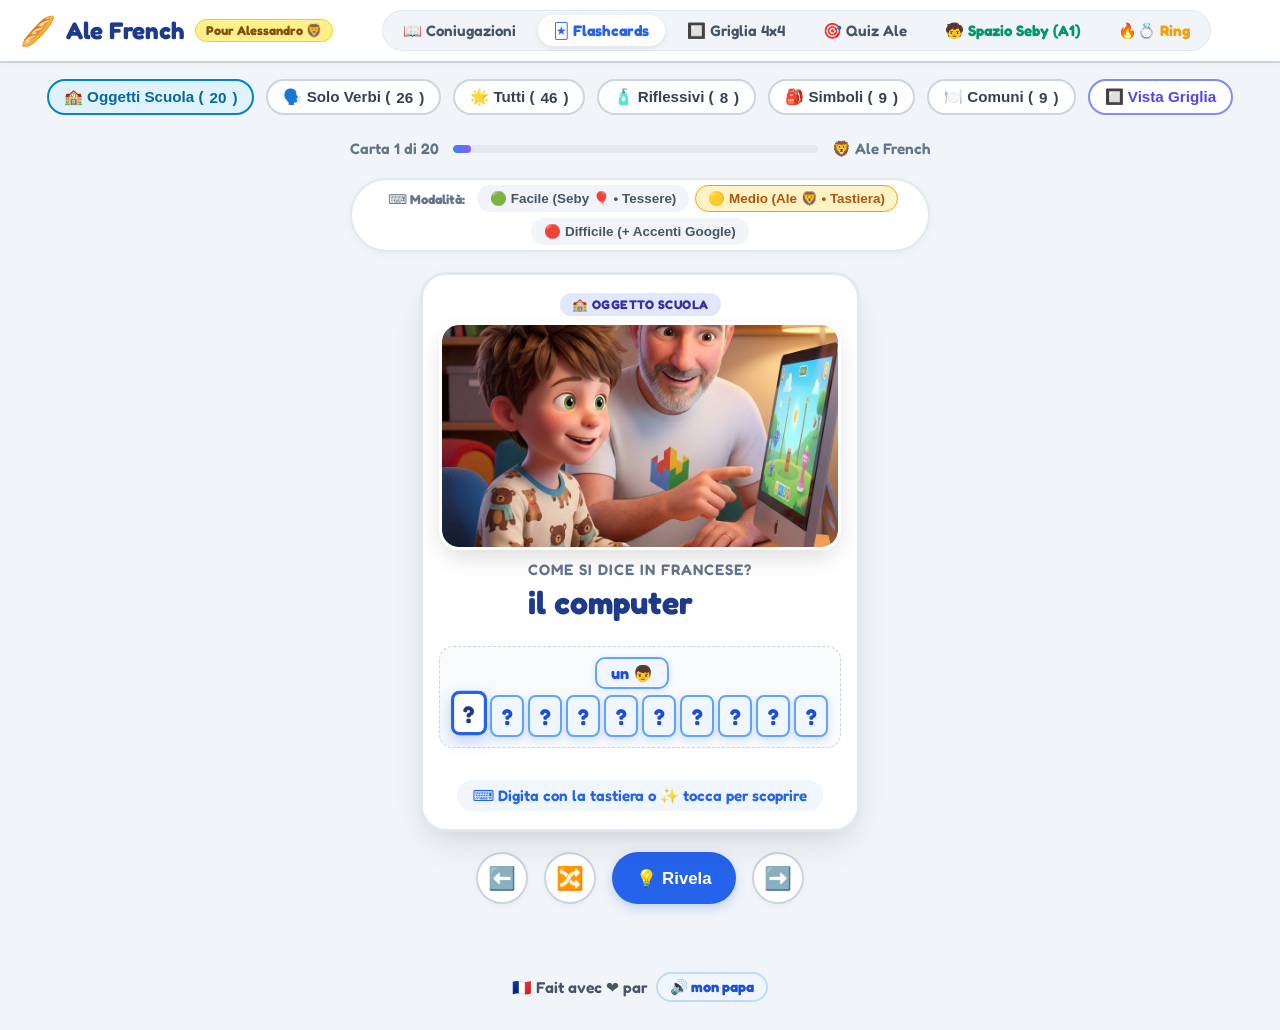
==== commit 9874d4b6: "feat(gamification): add dual-mode verb quiz, kid ergonomics, smart profile defaults, and cognitive t" ====
--- a/cards.html
+++ b/cards.html
@@ -973,10 +973,10 @@
 
       <!-- 3-LEVEL KEYBOARD SPELLING DIFFICULTY SELECTOR -->
       <div class="spelling-diff-bar">
-        <span class="spelling-diff-label">⌨️ Tastiera:</span>
-        <button class="spelling-diff-btn" data-diff="facile" onclick="setSpellingDifficulty('facile', this)" title="Verde/Rosso subito ad ogni lettera, accenti automatici">🟢 Facile (Lettera)</button>
-        <button class="spelling-diff-btn active" data-diff="moyen" onclick="setSpellingDifficulty('moyen', this)" title="Verde/Rosso a fine parola, accenti automatici">🟡 Medio (Parola)</button>
-        <button class="spelling-diff-btn" data-diff="difficile" onclick="setSpellingDifficulty('difficile', this)" title="Verde/Rosso a fine parola + Pulsantiera Accenti 4 colori Google">🔴 Difficile (+ Accenti Google)</button>
+        <span class="spelling-diff-label">⌨️ Modalità:</span>
+        <button class="spelling-diff-btn" data-diff="facile" onclick="setSpellingDifficulty('facile', this)" title="Seby: tocca le tessere, accenti automatici">🟢 Facile (Seby 🎈 • Tessere)</button>
+        <button class="spelling-diff-btn active" data-diff="moyen" onclick="setSpellingDifficulty('moyen', this)" title="Ale: digita a mente, accenti automatici">🟡 Medio (Ale 🦁 • Tastiera)</button>
+        <button class="spelling-diff-btn" data-diff="difficile" onclick="setSpellingDifficulty('difficile', this)" title="Ale Esperto: pulsantiera accenti 4 colori Google">🔴 Difficile (+ Accenti Google)</button>
       </div>
 
       <!-- Hidden input to allow mobile/tablet virtual keyboard trigger when tapping tiles -->
@@ -1019,6 +1019,11 @@
 
             <div class="spelling-status-msg" id="spelling-status-el"></div>
 
+            <!-- ON-SCREEN LETTER BUBBLES (FACILE / SEBY MODE) -->
+            <div id="card-letter-bubbles-el" class="letter-bubbles" style="display: none; margin: 12px 0 6px 0; gap: 8px; justify-content: center; flex-wrap: wrap;" onclick="event.stopPropagation()">
+              <!-- Populated by JS -->
+            </div>
+
             <div class="tap-hint" id="card-tap-hint-el">
               <span>⌨️ Digita con la tastiera o ✨ tocca per scoprire</span>
             </div>
@@ -1077,6 +1082,7 @@
 
   <script src="audio-player.js"></script>
   <script src="card-spelling.js"></script>
+  <script src="telemetry.js"></script>
   <script>
     let allVerbs = [];
     let filteredVerbs = [];
@@ -1385,8 +1391,12 @@
       }
     }
 
+    let cardSpellingStartTime = 0;
+    let cardHintsUsed = 0;
+
     function playCurrentAudio() {
       if (!filteredVerbs.length) return;
+      cardHintsUsed++;
       const verb = filteredVerbs[currentIndex];
       speakFrench(verb.infinitive);
     }
@@ -1554,12 +1564,46 @@
       activeSlotIndex = 0;
       lastVowelSlotIndex = -1;
       wordCompleted = false;
+      cardSpellingStartTime = (typeof performance !== 'undefined') ? performance.now() : Date.now();
+      cardHintsUsed = 0;
 
       const statusEl = document.getElementById('spelling-status-el');
       if (statusEl) statusEl.innerHTML = '';
 
       refreshSpellingTilesUI();
       updateGoogleAccentPad();
+      updateLetterBubbles(verb);
+    }
+
+    function updateLetterBubbles(verb) {
+      const bubbleContainer = document.getElementById('card-letter-bubbles-el');
+      const hintEl = document.getElementById('card-tap-hint-el');
+      if (!bubbleContainer) return;
+
+      if (spellingDifficulty !== 'facile' || wordCompleted) {
+        bubbleContainer.style.display = 'none';
+        if (hintEl) hintEl.innerHTML = '<span>⌨️ Digita con la tastiera o ✨ tocca per scoprire</span>';
+        return;
+      }
+
+      bubbleContainer.style.display = 'flex';
+      if (hintEl) hintEl.innerHTML = '<span>🎈 Tocca le bolle con le lettere nell\'ordine giusto!</span>';
+
+      const letters = currentSlots.map(s => s.baseChar);
+      const distractors = ['a', 'e', 'i', 'r', 's', 't', 'o'].filter(c => !letters.includes(c)).sort(() => 0.5 - Math.random()).slice(0, 2);
+      const scrambled = [...letters, ...distractors].sort(() => 0.5 - Math.random());
+
+      bubbleContainer.innerHTML = scrambled.map((char, idx) => `
+        <button class="bubble-btn" id="card-bubble-${idx}" onclick="event.stopPropagation(); handleBubbleClick('${char}', ${idx})">
+          ${char}
+        </button>
+      `).join('');
+    }
+
+    function handleBubbleClick(char, idx) {
+      handleLetterInput(char);
+      const btn = document.getElementById(`card-bubble-${idx}`);
+      if (btn) btn.classList.add('used');
     }
 
     function focusMobileKeyboard() {
@@ -1783,8 +1827,22 @@
       const verb = filteredVerbs[currentIndex];
       const statusEl = document.getElementById('spelling-status-el');
       if (statusEl && verb) {
-        statusEl.innerHTML = `<span style="color:#059669;">🎉 BRAVISSIMO ALESSANDRO! <strong>${verb.infinitive}</strong> ✨</span>`;
-      }
+        statusEl.innerHTML = `<span style="color:#059669;">🎉 BRAVISSIMO! <strong>${verb.infinitive}</strong> ✨</span>`;
+      }
+
+      if (typeof recordFrenchTelemetry === 'function' && verb) {
+        const now = (typeof performance !== 'undefined') ? performance.now() : Date.now();
+        recordFrenchTelemetry({
+          exercise: 'card_spelling',
+          mode: spellingDifficulty,
+          target: verb.infinitive,
+          userInput: typedChars.join(''),
+          correct: true,
+          durationMs: cardSpellingStartTime ? Math.round(now - cardSpellingStartTime) : 0,
+          hintsUsed: cardHintsUsed
+        });
+      }
+
       if (verb) {
         speakFrench(verb.infinitive);
       }
@@ -1851,6 +1909,20 @@
         flipCurrentCard();
       }
     });
+
+    // Smart Profile Defaults (Seby = facile • Ale = moyen)
+    function applyCardProfileDefaults() {
+      if (typeof getFrenchProfileDefaults === 'function') {
+        const conf = getFrenchProfileDefaults();
+        if (conf.user === 'seby') {
+          setSpellingDifficulty('facile');
+        } else if (conf.user === 'ale') {
+          setSpellingDifficulty('moyen');
+        }
+      }
+    }
+    window.addEventListener('french-profile-updated', applyCardProfileDefaults);
+    document.addEventListener('DOMContentLoaded', applyCardProfileDefaults);
   </script>
   <script src="profile-switcher.js"></script>
 </body>
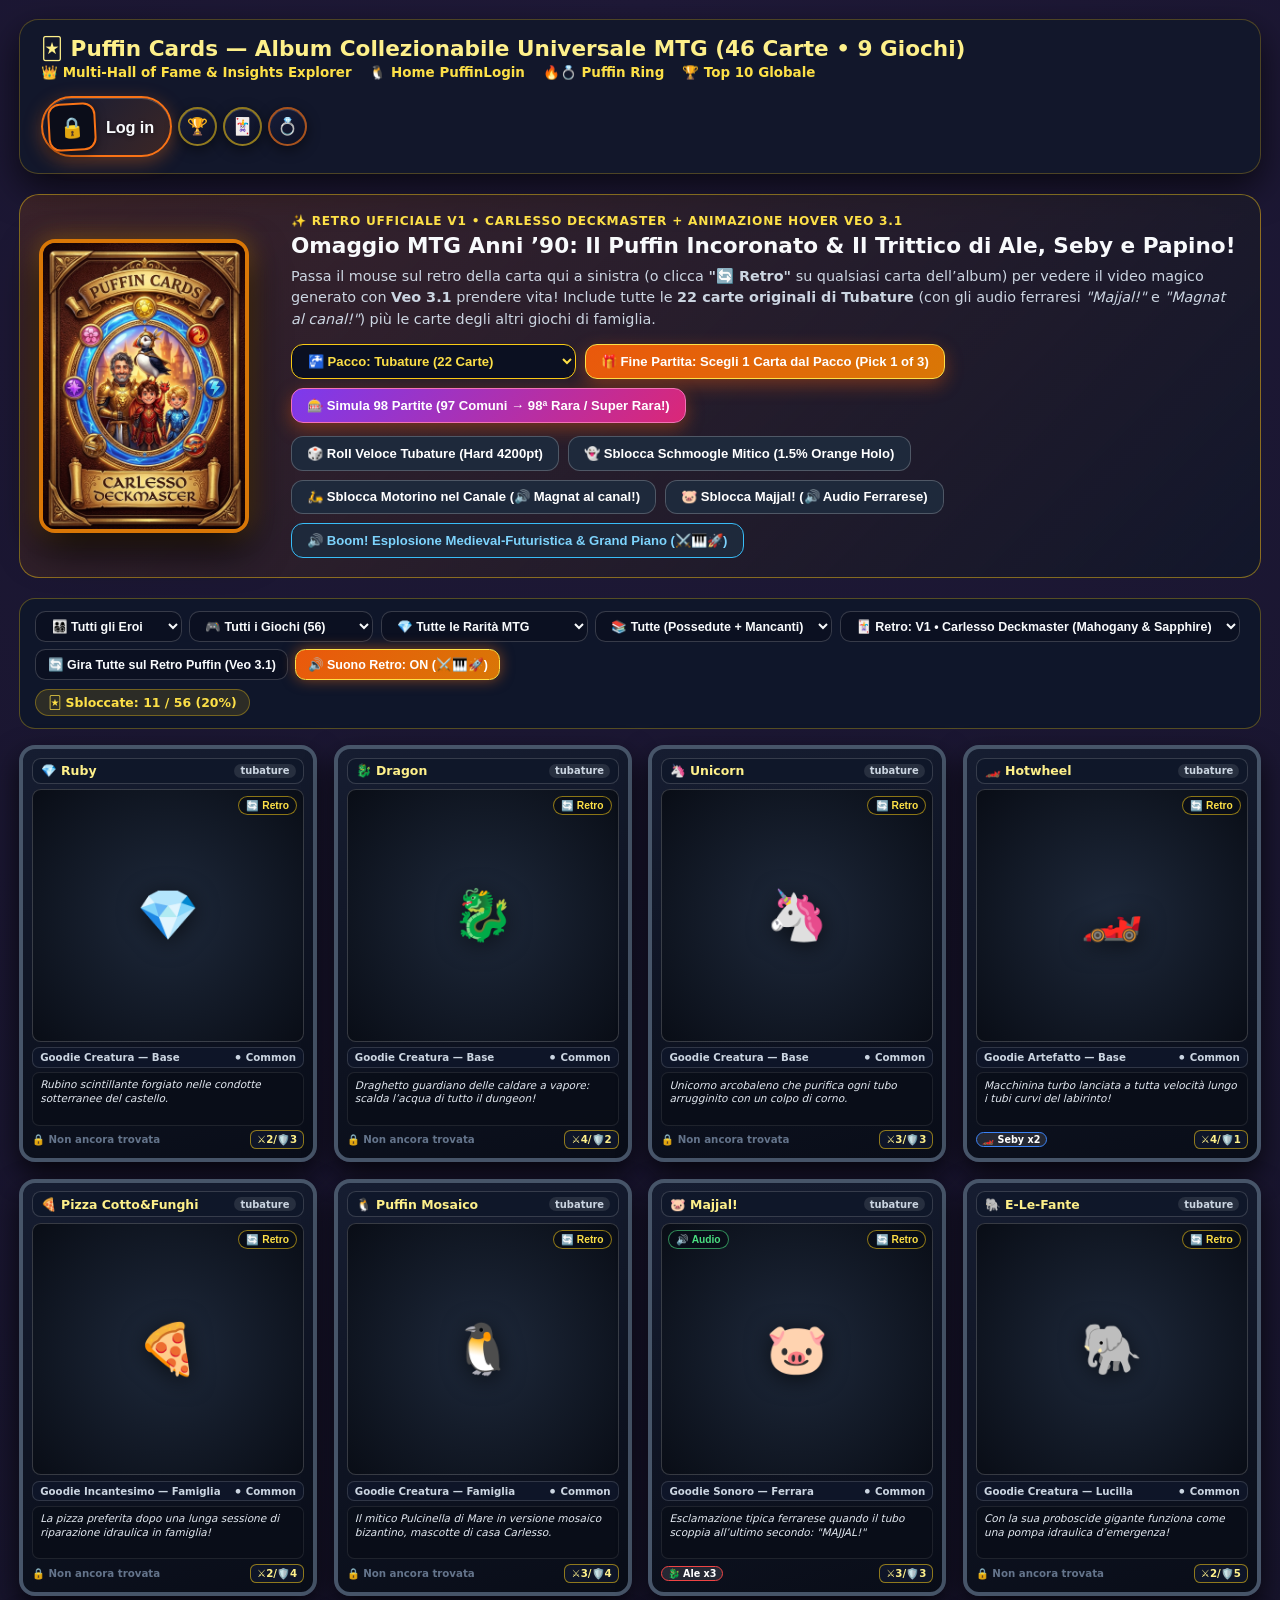
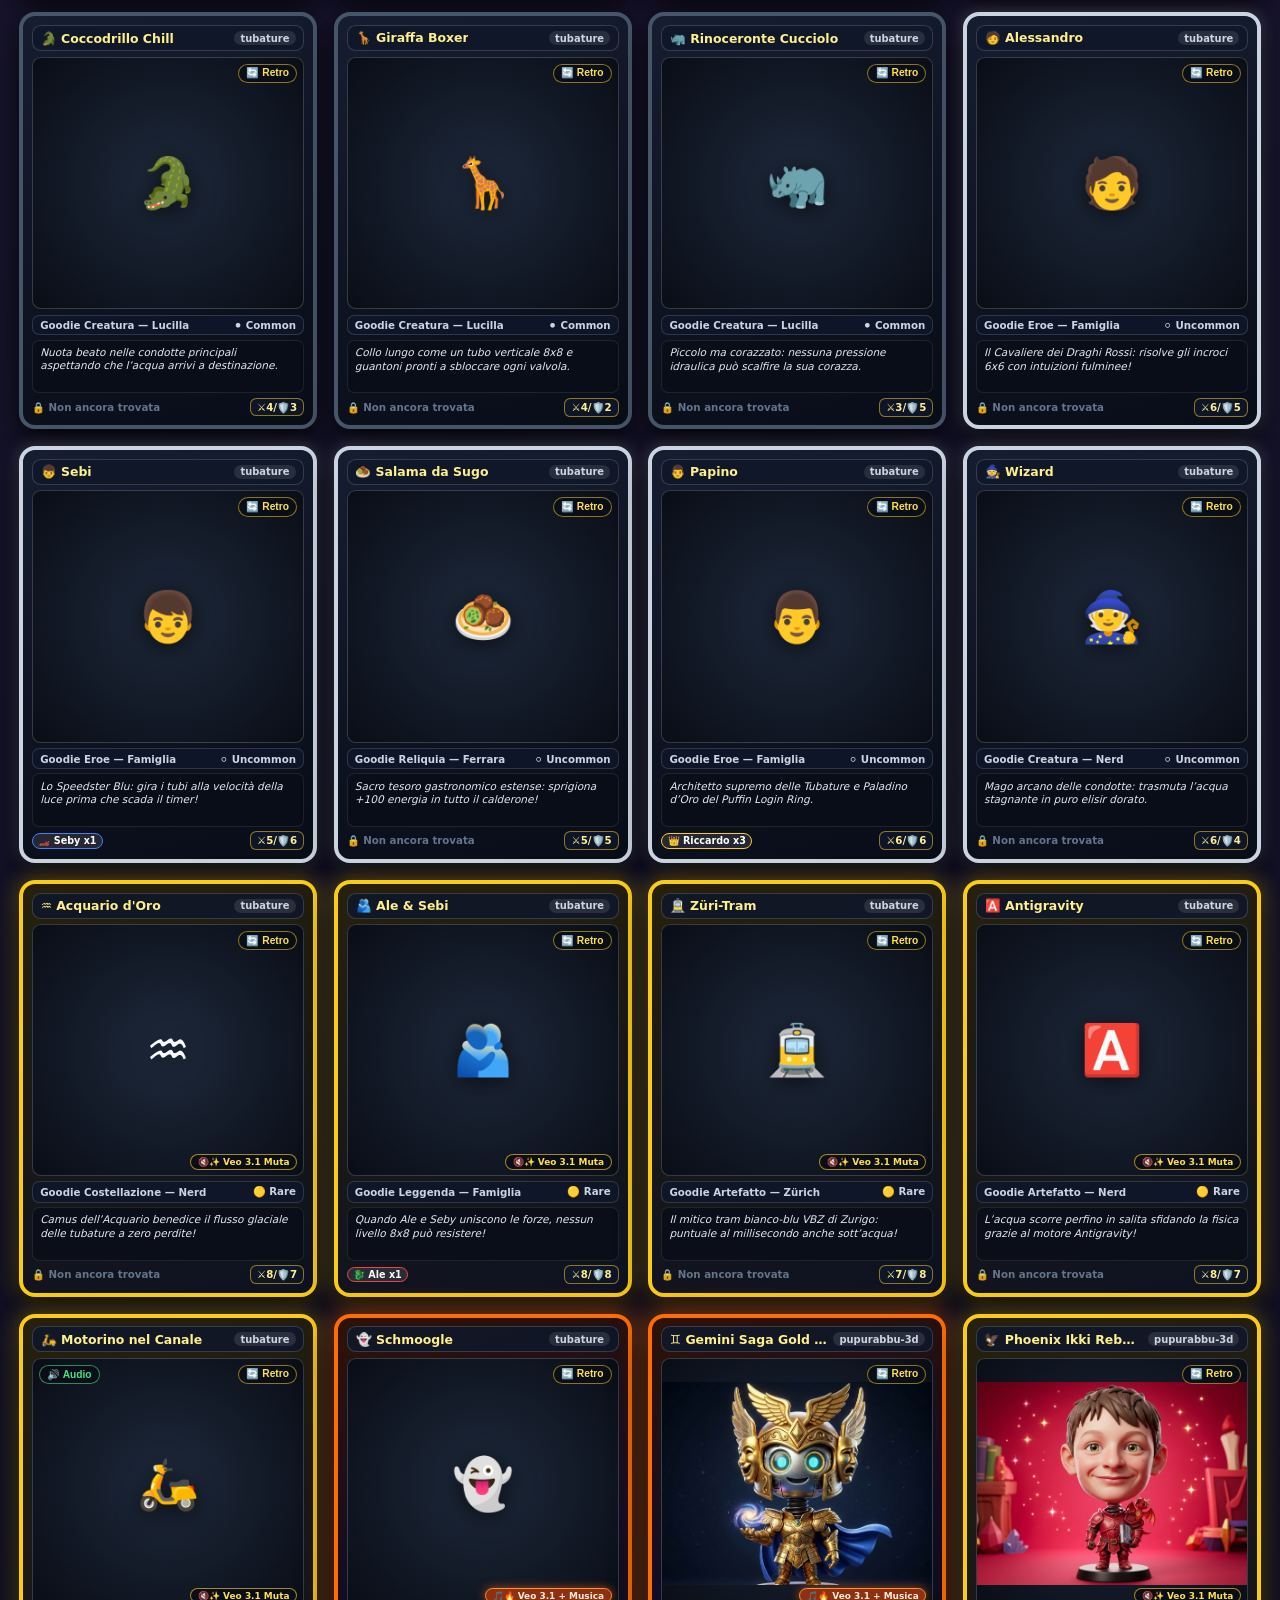
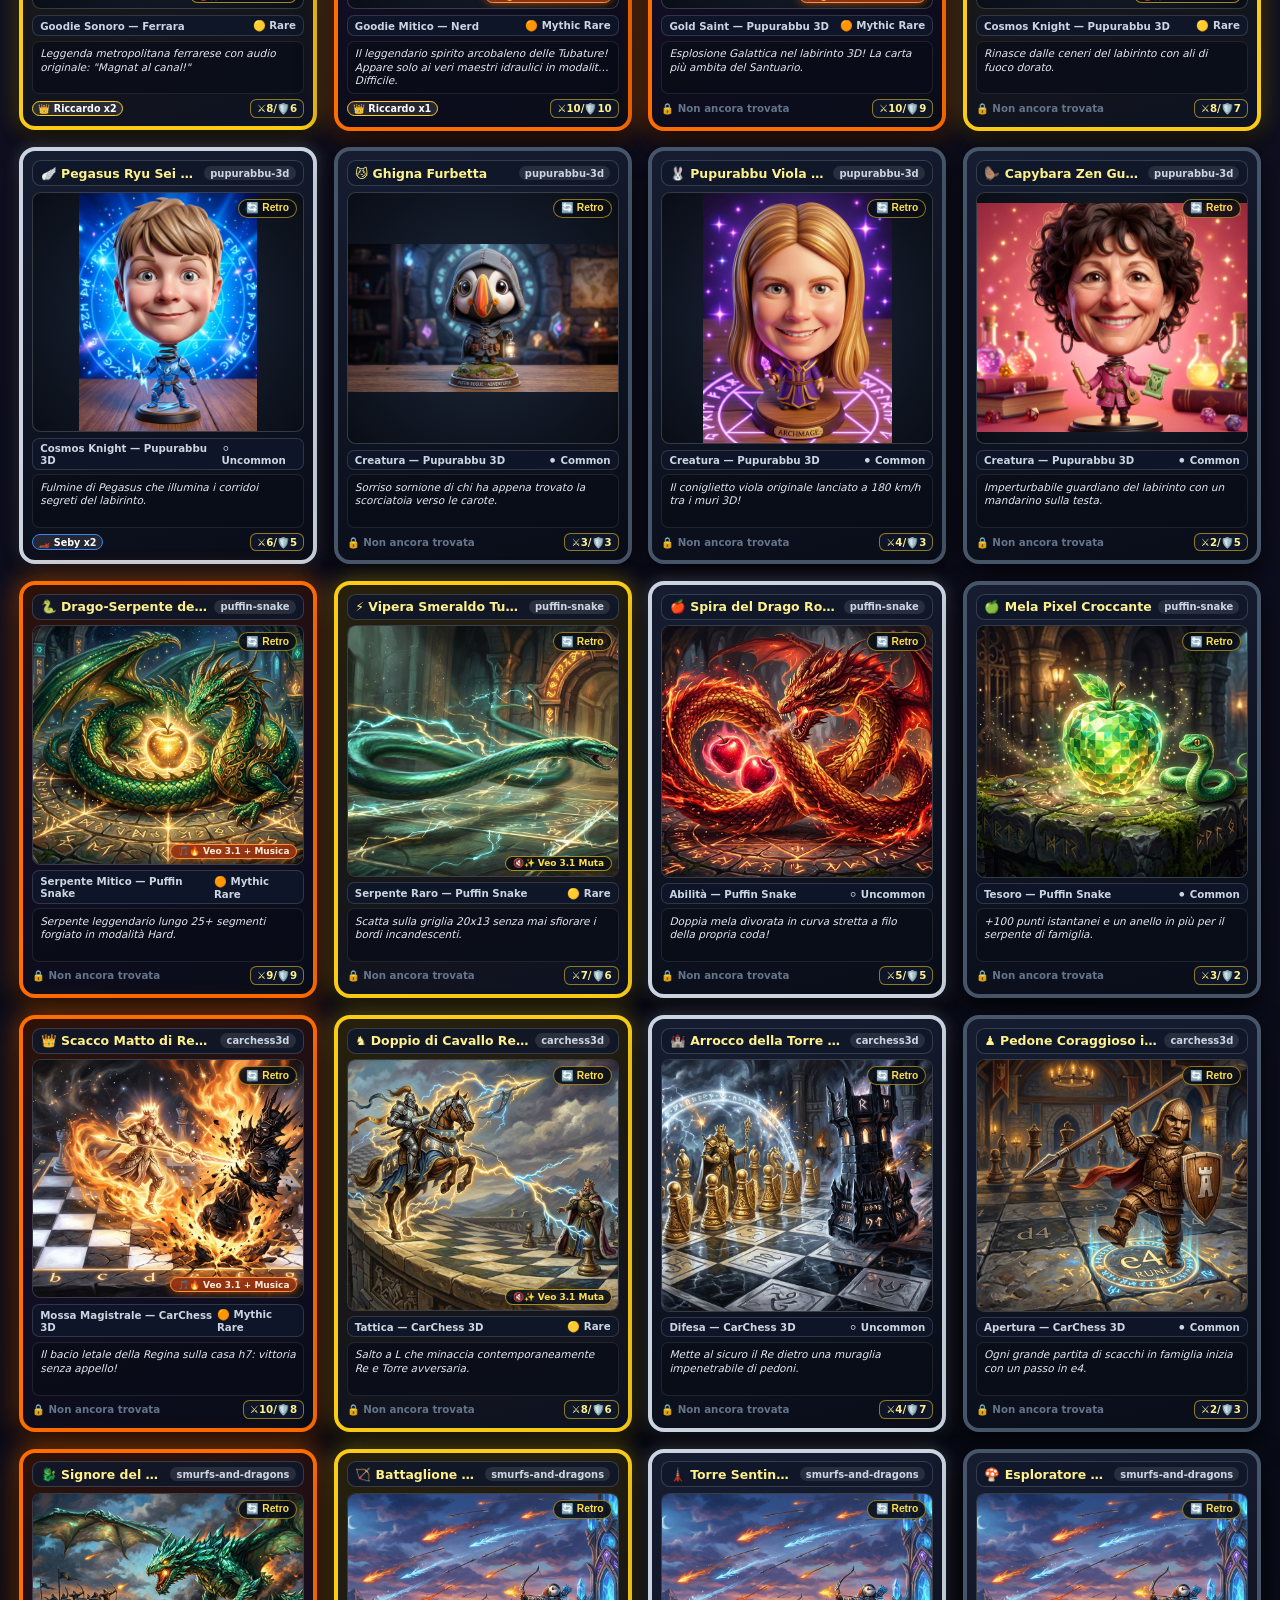
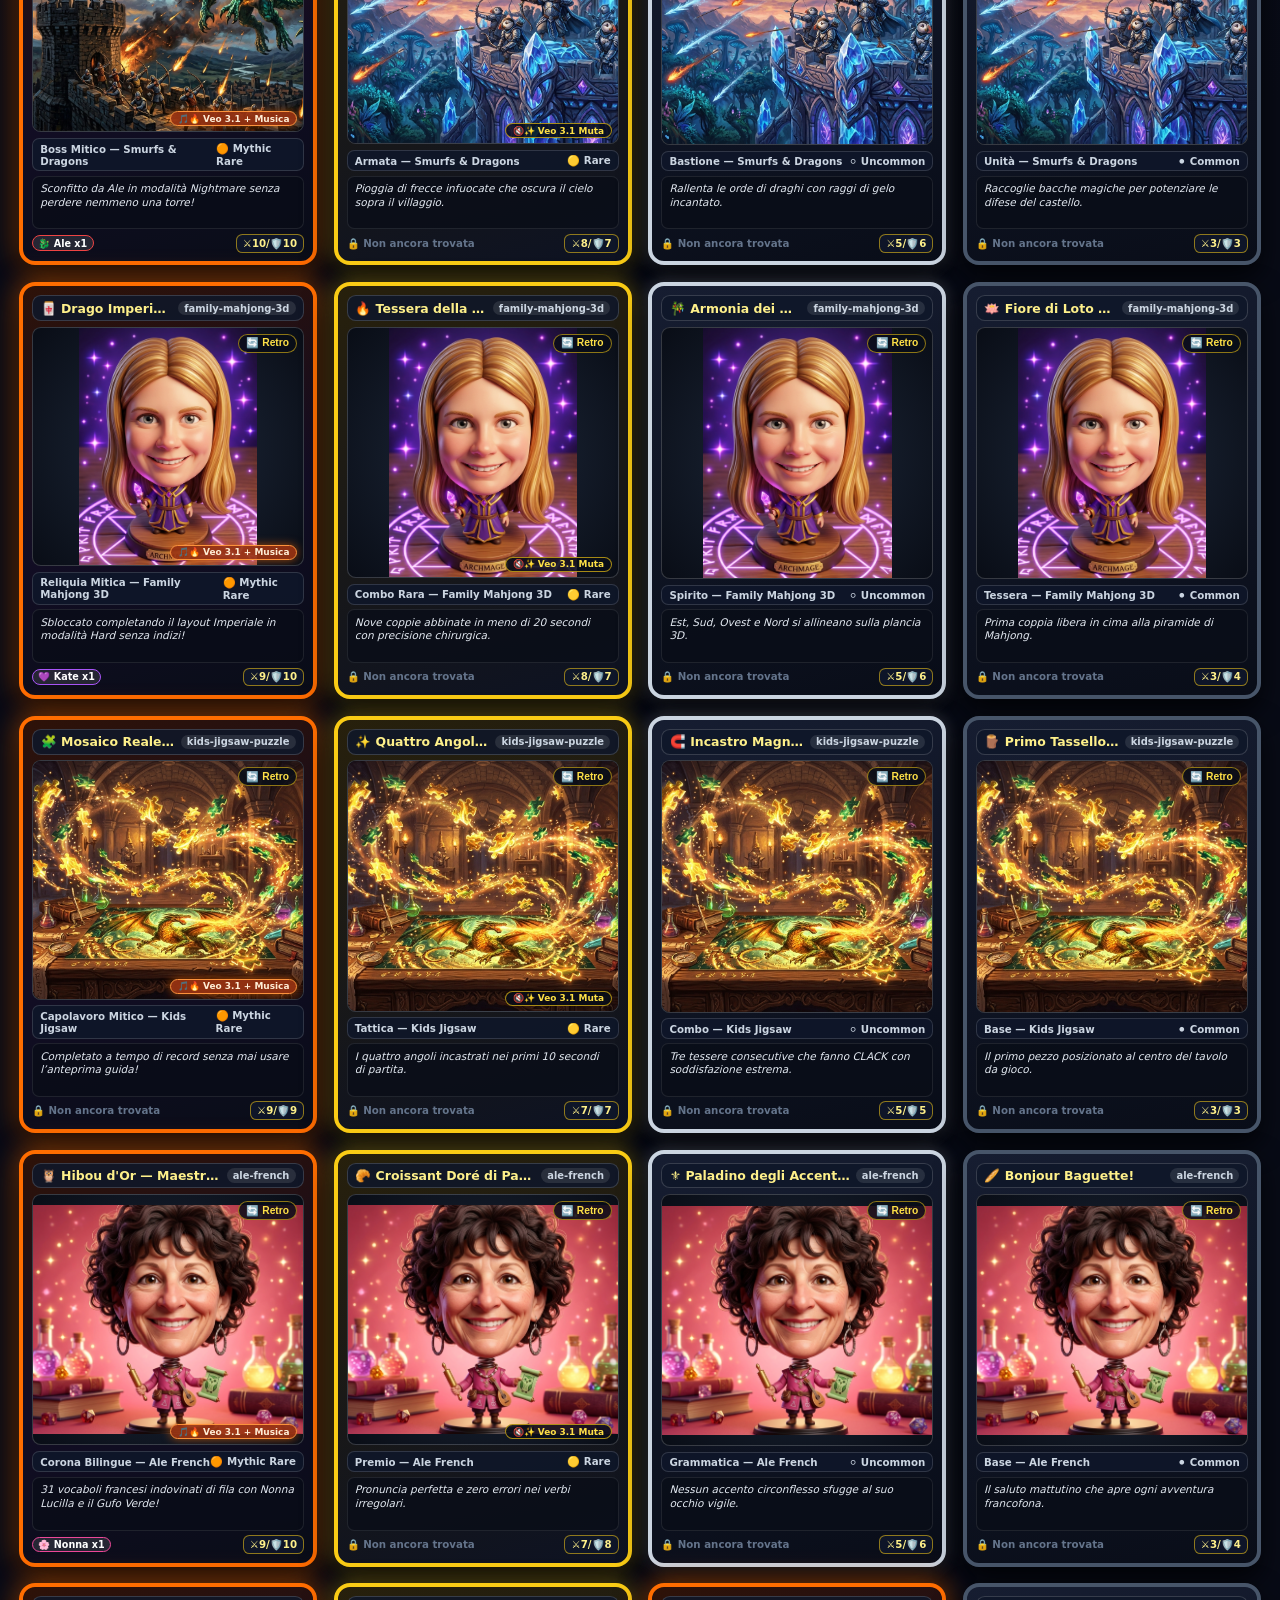
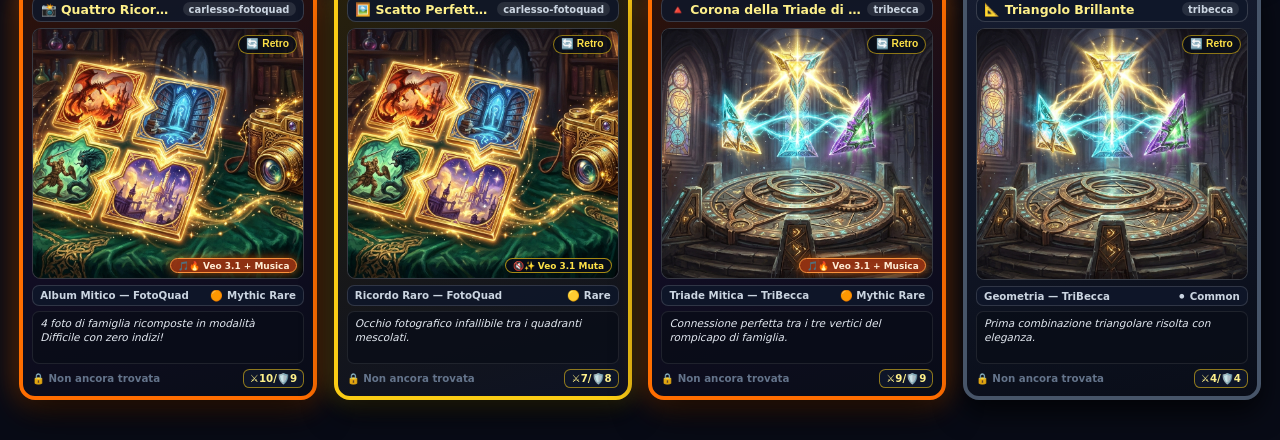
==== commit 3f9c13a0: "🃏📚 feat(cards): embed Magic Cards Album tab + quick button in <puffin-login> and Hall of Fame (v2.0." ====
--- a/cards.html
+++ b/cards.html
@@ -1,1929 +1,319 @@
 <!DOCTYPE html>
-<html lang="fr">
+<html lang="it">
 <head>
-  <meta charset="UTF-8">
-  <meta name="viewport" content="width=device-width, initial-scale=1.0">
-  <title>🇫🇷 Ale French — Flashcards Vocabulaire</title>
-  <link rel="preconnect" href="https://fonts.googleapis.com">
-  <link rel="preconnect" href="https://fonts.gstatic.com" crossorigin>
-  <link href="https://fonts.googleapis.com/css2?family=Fredoka:wght@400;500;600;700&family=Lexend:wght@400;500;600;700&display=swap" rel="stylesheet">
-  <link rel="stylesheet" href="profile-switcher.css">
-  <script type="module" src="./src/puffin-login.js"></script>
+  <meta charset="UTF-8" />
+  <meta name="viewport" content="width=device-width, initial-scale=1.0" />
+  <title>🃏 Puffin Cards — Raccoglitore Universale MTG & Retro Animato Veo 3.1</title>
   <style>
     :root {
-      --bg-main: #f1f5f9;
-      --card-bg: #ffffff;
-      --primary: #2563eb;
-      --purple: #7c3aed;
-      --red-dark: #991b1b;
-      --red-light: #ef4444;
-      --text: #0f172a;
-      --text-muted: #64748b;
-      --border: #cbd5e1;
-      --shadow: 0 12px 30px -6px rgba(0, 0, 0, 0.08), 0 6px 12px -4px rgba(0, 0, 0, 0.03);
-    }
-
-    * {
-      box-sizing: border-box;
+      color-scheme: dark;
+      --bg: #080b16;
+      --panel: #12172b;
+      --border: rgba(250, 204, 21, 0.25);
+      --text: #f8fafc;
+      --muted: #94a3b8;
+    }
+    * { box-sizing: border-box; }
+    body {
       margin: 0;
-      padding: 0;
-    }
-
-    body {
-      font-family: 'Fredoka', 'Lexend', system-ui, sans-serif;
-      background: var(--bg-main);
+      font-family: 'Nunito', 'Inter', system-ui, -apple-system, sans-serif;
+      background: radial-gradient(circle at top, #1f1938 0%, #080b16 72%);
       color: var(--text);
       min-height: 100vh;
+      padding: 1.2rem;
+    }
+    header, main {
+      max-width: 1280px;
+      margin: 0 auto 1.25rem;
+    }
+    header {
       display: flex;
-      flex-direction: column;
-    }
-
-    header {
-      background: white;
-      border-bottom: 2px solid var(--border);
-      padding: 10px 20px;
-      display: flex;
+      flex-wrap: wrap;
+      justify-content: space-between;
       align-items: center;
-      justify-content: space-between;
-      box-shadow: 0 2px 6px rgba(0,0,0,0.03);
-      flex-wrap: wrap;
-      gap: 12px;
-    }
-
-    .brand {
-      display: flex;
+      gap: 1rem;
+      background: var(--panel);
+      border: 1.5px solid var(--border);
+      padding: 1rem 1.3rem;
+      border-radius: 1.2rem;
+      box-shadow: 0 14px 36px rgba(0, 0, 0, 0.65);
+    }
+    .brand h1 {
+      margin: 0;
+      font-size: 1.35rem;
+      font-weight: 900;
+      color: #fef08a;
+    }
+    .brand p {
+      margin: 0.25rem 0 0;
+      font-size: 0.84rem;
+      color: var(--muted);
+    }
+    .nav-links a {
+      color: #fde047;
+      font-weight: 800;
+      text-decoration: none;
+      margin-right: 0.85rem;
+    }
+    .hero-showcase {
+      display: grid;
+      grid-template-columns: 230px 1fr;
+      gap: 1.35rem;
+      background: linear-gradient(135deg, rgba(180, 83, 9, 0.2), rgba(18, 23, 43, 0.96));
+      border: 1.5px solid rgba(250, 204, 21, 0.45);
+      border-radius: 1.25rem;
+      padding: 1.2rem;
+      margin-bottom: 1.25rem;
       align-items: center;
-      gap: 10px;
-    }
-
-    .brand h1 {
-      font-size: 1.5rem;
-      font-weight: 700;
-      color: #1e3a8a;
-    }
-
-    .badge-ale {
-      background: #fef08a;
-      color: #854d0e;
-      padding: 3px 10px;
-      border-radius: 999px;
-      font-size: 0.8rem;
-      font-weight: 700;
-      border: 1px solid #facc15;
-    }
-
-    .nav-tabs {
-      display: flex;
-      align-items: center;
-      gap: 6px;
-      background: #f1f5f9;
-      padding: 4px;
-      border-radius: 999px;
-      border: 1px solid #e2e8f0;
-    }
-
-    .nav-tab {
-      padding: 6px 16px;
-      border-radius: 999px;
-      font-size: 0.95rem;
-      font-weight: 600;
-      text-decoration: none;
-      color: #475569;
-      transition: all 0.2s;
-    }
-
-    .nav-tab:hover {
-      color: #1e3a8a;
-    }
-
-    .nav-tab.active {
-      background: white;
-      color: var(--primary);
-      box-shadow: 0 2px 6px rgba(0,0,0,0.08);
-      font-weight: 700;
-    }
-
-    .top-controls {
-      display: flex;
-      align-items: center;
-      justify-content: center;
-      gap: 12px;
-      padding: 16px 20px 4px 20px;
-      flex-wrap: wrap;
-    }
-
-    .filter-btn {
-      background: white;
-      border: 2px solid #cbd5e1;
-      color: #334155;
-      padding: 7px 15px;
-      border-radius: 999px;
-      font-size: 0.95rem;
-      font-weight: 600;
+    }
+    @media (max-width: 720px) {
+      .hero-showcase { grid-template-columns: 1fr; justify-items: center; }
+    }
+    .card-back-preview {
+      position: relative;
+      width: 210px;
+      aspect-ratio: 5 / 7;
+      border-radius: 1rem;
+      overflow: hidden;
+      border: 4px solid #d97706;
+      box-shadow: 0 16px 38px rgba(0, 0, 0, 0.85), 0 0 24px rgba(245, 158, 11, 0.45);
       cursor: pointer;
-      display: flex;
-      align-items: center;
-      gap: 6px;
-      transition: all 0.2s;
-    }
-
-    .filter-btn:hover {
-      border-color: #94a3b8;
-    }
-
-    .filter-btn.active {
-      background: #e0f2fe;
-      border-color: #0284c7;
-      color: #0369a1;
-      font-weight: 700;
-    }
-
-    .view-toggle-btn {
-      background: white;
-      border: 2px solid #818cf8;
-      color: #4f46e5;
-      padding: 7px 15px;
-      border-radius: 999px;
-      font-size: 0.95rem;
-      font-weight: 600;
-      cursor: pointer;
-      display: flex;
-      align-items: center;
-      gap: 6px;
-      transition: all 0.2s;
-    }
-
-    .view-toggle-btn:hover {
-      background: #e0e7ff;
-    }
-
-    .main-content {
-      flex: 1;
-      padding: 20px;
-      max-width: 1000px;
-      margin: 0 auto;
-      width: 100%;
-      display: flex;
-      flex-direction: column;
-      align-items: center;
-    }
-
-    /* DECK SINGLE CARD VIEW */
-    .deck-container {
-      width: 100%;
-      max-width: 580px;
-      display: flex;
-      flex-direction: column;
-      align-items: center;
-      gap: 20px;
-    }
-
-    .progress-bar-wrap {
-      width: 100%;
-      display: flex;
-      align-items: center;
-      justify-content: space-between;
-      font-size: 0.95rem;
-      font-weight: 600;
-      color: #64748b;
-    }
-
-    .progress-track {
-      flex: 1;
-      height: 8px;
-      background: #e2e8f0;
-      border-radius: 999px;
-      margin: 0 14px;
-      overflow: hidden;
-    }
-
-    .progress-fill {
-      height: 100%;
-      background: linear-gradient(90deg, #3b82f6, #8b5cf6);
-      border-radius: 999px;
-      width: 5%;
-      transition: width 0.3s ease;
-    }
-
-    /* 3D FLIP CARD EFFECT */
-    .card-scene {
-      width: 100%;
-      max-width: 440px;
-      height: 560px;
-      perspective: 1200px;
-      cursor: pointer;
-      margin: 0 auto;
-    }
-
-    .flip-card {
-      width: 100%;
-      height: 100%;
-      position: relative;
-      transform-style: preserve-3d;
-      transition: transform 0.55s cubic-bezier(0.4, 0, 0.2, 1);
-      border-radius: 26px;
-    }
-
-    .flip-card.is-flipped {
-      transform: rotateY(180deg);
-    }
-
-    .card-face {
+    }
+    .card-back-preview img,
+    .card-back-preview video {
       position: absolute;
-      width: 100%;
-      height: 100%;
-      backface-visibility: hidden;
-      border-radius: 26px;
-      background: var(--card-bg);
-      border: 3px solid #e2e8f0;
-      box-shadow: 0 16px 36px -8px rgba(0, 0, 0, 0.12), 0 6px 16px -4px rgba(0, 0, 0, 0.05);
-      padding: 18px 16px;
-      display: flex;
-      flex-direction: column;
-      align-items: center;
-      justify-content: space-between;
-      overflow: hidden;
-    }
-
-    .card-back {
-      transform: rotateY(180deg);
-      background: #f8fafc;
-      border-color: #cbd5e1;
-    }
-
-    .card-tag {
-      font-size: 0.78rem;
-      font-weight: 700;
-      padding: 4px 12px;
-      border-radius: 999px;
-      text-transform: uppercase;
-      letter-spacing: 0.5px;
-    }
-
-    .tag-reflexive {
-      background: #ede9fe;
-      color: #6d28d9;
-    }
-
-    .tag-common {
-      background: #e0f2fe;
-      color: #0369a1;
-    }
-
-    .tag-school {
-      background: #fef3c7;
-      color: #b45309;
-    }
-
-    .tag-objects {
-      background: #e0e7ff;
-      color: #3730a3;
-    }
-
-    /* GENDER BADGES: Blue for masculine, Pink for feminine, Green for plural */
-    .article-badge-m {
-      background: #eff6ff;
-      color: #1d4ed8;
-      padding: 4px 14px;
-      border-radius: 10px;
-      font-weight: 700;
-      border: 2.5px solid #60a5fa;
-      display: inline-block;
-      box-shadow: 0 2px 6px rgba(37, 99, 235, 0.12);
-    }
-
-    .article-badge-f {
-      background: #fdf2f8;
-      color: #db2777;
-      padding: 4px 14px;
-      border-radius: 10px;
-      font-weight: 700;
-      border: 2.5px solid #f472b6;
-      display: inline-block;
-      box-shadow: 0 2px 6px rgba(219, 39, 119, 0.12);
-    }
-
-    .article-badge-pl {
-      background: #f0fdf4;
-      color: #16a34a;
-      padding: 4px 14px;
-      border-radius: 10px;
-      font-weight: 700;
-      border: 2.5px solid #4ade80;
-      display: inline-block;
-      box-shadow: 0 2px 6px rgba(22, 163, 74, 0.12);
-    }
-
-    /* RIDDLE QUESTION TILES COLORED BY GENDER */
-    .riddle-tile.tile-m {
-      background: #eff6ff;
-      border: 2.5px solid #60a5fa;
-      color: #1d4ed8;
-      box-shadow: 0 3px 8px rgba(37, 99, 235, 0.18);
-    }
-
-    .riddle-tile.tile-f {
-      background: #fdf2f8;
-      border: 2.5px solid #f472b6;
-      color: #db2777;
-      box-shadow: 0 3px 8px rgba(219, 39, 119, 0.18);
-    }
-
-    .riddle-tile.tile-pl {
-      background: #f0fdf4;
-      border: 2.5px solid #4ade80;
-      color: #16a34a;
-      box-shadow: 0 3px 8px rgba(22, 163, 74, 0.18);
-    }
-
-    /* GLORIOUS HERO IMAGE BOX (FULL WIDTH OF CARD) */
-    .card-image-box {
-      width: 100%;
-      height: 260px;
-      margin: 6px 0 10px 0;
-      border-radius: 20px;
-      overflow: hidden;
-      position: relative;
-      box-shadow: 0 10px 24px -4px rgba(0,0,0,0.15);
-      border: 3.5px solid #ffffff;
-      background: #f1f5f9;
-      display: flex;
-      align-items: center;
-      justify-content: center;
-      transition: transform 0.25s ease;
-    }
-
-    .card-scene:hover .card-image-box {
-      transform: scale(1.02);
-    }
-
-    .card-thumb-img {
+      inset: 0;
       width: 100%;
       height: 100%;
       object-fit: cover;
-      display: block;
-      border-radius: 16px;
-    }
-
-    .card-thumb-img-small {
-      width: 100%;
-      max-height: 180px;
-      object-fit: cover;
-      border-radius: 18px;
-      border: 3px solid #ffffff;
-      box-shadow: 0 8px 20px rgba(0, 0, 0, 0.12);
-      display: block;
-      margin: 6px auto;
-    }
-
-    .prompt-subtitle {
-      font-size: 0.95rem;
-      color: var(--text-muted);
-      font-weight: 600;
-      text-transform: uppercase;
-      letter-spacing: 1px;
-    }
-
-    .italian-title {
-      font-size: 2rem;
-      font-weight: 700;
-      color: #1e3a8a;
-      margin: 4px 0 14px 0;
-    }
-
-    /* RIDDLE QUESTION MARK TILES */
-    .riddle-container {
+    }
+    .card-back-preview video {
+      opacity: 0;
+      transition: opacity 0.28s ease;
+    }
+    .card-back-preview:hover video,
+    .card-back-preview.playing video {
+      opacity: 1;
+    }
+    .sim-bar {
       display: flex;
-      align-items: center;
-      justify-content: center;
-      gap: 6px;
       flex-wrap: wrap;
-      margin: 10px 0;
-      padding: 10px 16px;
-      background: #f8fafc;
-      border-radius: 14px;
-      border: 1px dashed #cbd5e1;
-      max-width: 100%;
-    }
-
-    .riddle-word {
-      display: inline-flex;
-      align-items: center;
-      gap: 4px;
-    }
-
-    .riddle-tile {
-      width: 34px;
-      height: 42px;
-      background: #ffffff;
-      border: 2px solid #94a3b8;
-      border-radius: 8px;
-      display: flex;
-      align-items: center;
-      justify-content: center;
-      font-size: 1.4rem;
-      font-weight: 700;
-      color: #64748b;
-      box-shadow: 0 2px 4px rgba(0,0,0,0.05);
-      animation: pulseRiddle 2s infinite ease-in-out;
-    }
-
-    .riddle-text {
-      font-size: 1.5rem;
-      font-weight: 700;
-      color: #7c3aed;
-      margin-right: 4px;
-    }
-
-    @keyframes pulseRiddle {
-      0%, 100% { transform: scale(1); border-color: #94a3b8; }
-      50% { transform: scale(1.04); border-color: #3b82f6; }
-    }
-
-    /* INTERACTIVE SPELLING TILE STATES */
-    .riddle-tile {
+      gap: 0.55rem;
+      margin-top: 0.85rem;
+    }
+    button.pack-btn {
+      background: linear-gradient(135deg, #ea580c, #d97706);
+      color: #fff;
+      border: 1.5px solid #fde047;
+      border-radius: 0.75rem;
+      padding: 0.55rem 0.95rem;
+      font-weight: 900;
+      font-size: 0.82rem;
       cursor: pointer;
-      user-select: none;
-      transition: all 0.15s ease;
-      position: relative;
-    }
-
-    .riddle-tile.active-cursor {
-      animation: none;
-      border: 3px solid #2563eb !important;
-      background: #ffffff !important;
-      color: #1e3a8a !important;
-      transform: translateY(-3px) scale(1.06);
-      box-shadow: 0 6px 14px rgba(37, 99, 235, 0.28) !important;
-    }
-
-    .riddle-tile.tile-filled {
-      animation: none;
-      background: #ffffff !important;
-      border: 2.5px solid #3b82f6 !important;
-      color: #0f172a !important;
-    }
-
-    .riddle-tile.tile-correct {
-      animation: popTile 0.25s ease;
-      background: #d1fae5 !important;
-      border: 2.5px solid #10b981 !important;
-      color: #047857 !important;
-      box-shadow: 0 3px 8px rgba(16, 185, 129, 0.22) !important;
-    }
-
-    .riddle-tile.tile-wrong {
-      animation: shakeTile 0.35s ease;
-      background: #fee2e2 !important;
-      border: 2.5px solid #ef4444 !important;
-      color: #b91c1c !important;
-      box-shadow: 0 3px 8px rgba(239, 68, 68, 0.25) !important;
-    }
-
-    @keyframes popTile {
-      0% { transform: scale(0.85); }
-      60% { transform: scale(1.12); }
-      100% { transform: scale(1); }
-    }
-
-    @keyframes shakeTile {
-      0%, 100% { transform: translateX(0); }
-      25% { transform: translateX(-5px); }
-      75% { transform: translateX(5px); }
-    }
-
-    /* SPELLING DIFFICULTY BAR */
-    .spelling-diff-bar {
-      display: flex;
-      align-items: center;
-      justify-content: center;
-      gap: 6px;
-      background: #ffffff;
-      padding: 5px 8px;
-      border-radius: 999px;
-      border: 2px solid #e2e8f0;
-      box-shadow: 0 2px 8px rgba(0,0,0,0.04);
-      flex-wrap: wrap;
-    }
-
-    .spelling-diff-label {
-      font-size: 0.82rem;
-      font-weight: 700;
-      color: #64748b;
-      padding: 0 6px;
-    }
-
-    .spelling-diff-btn {
-      border: 1.5px solid transparent;
-      background: #f1f5f9;
-      color: #475569;
-      padding: 5px 12px;
-      border-radius: 999px;
-      font-size: 0.84rem;
-      font-weight: 700;
-      cursor: pointer;
-      transition: all 0.15s;
-    }
-
-    .spelling-diff-btn:hover {
-      background: #e2e8f0;
-    }
-
-    .spelling-diff-btn.active[data-diff="facile"] {
-      background: #d1fae5;
-      border-color: #10b981;
-      color: #047857;
-    }
-
-    .spelling-diff-btn.active[data-diff="moyen"] {
-      background: #fef3c7;
-      border-color: #f59e0b;
-      color: #b45309;
-    }
-
-    .spelling-diff-btn.active[data-diff="difficile"] {
-      background: #fee2e2;
-      border-color: #ef4444;
-      color: #b91c1c;
-    }
-
-    /* 4-COLOR GOOGLE ACCENT PAD */
-    .google-accent-pad {
-      display: none;
-      align-items: center;
-      justify-content: center;
-      gap: 6px;
-      margin: 4px 0;
-      padding: 6px 10px;
-      background: #ffffff;
-      border-radius: 14px;
-      border: 2px solid #e2e8f0;
-      box-shadow: 0 4px 12px rgba(0,0,0,0.06);
-      flex-wrap: wrap;
-    }
-
-    .google-accent-pad.visible {
-      display: flex;
-    }
-
-    .google-accent-btn {
-      border: none;
-      color: #ffffff;
-      padding: 5px 11px;
-      border-radius: 10px;
-      font-family: 'Fredoka', sans-serif;
-      font-size: 0.95rem;
-      font-weight: 700;
-      cursor: pointer;
-      display: inline-flex;
-      align-items: center;
-      gap: 5px;
-      box-shadow: 0 2px 5px rgba(0,0,0,0.15);
-      transition: transform 0.12s, filter 0.12s;
-    }
-
-    .google-accent-btn:hover {
-      transform: translateY(-2px) scale(1.04);
-      filter: brightness(1.06);
-    }
-
-    .google-accent-btn:active {
-      transform: scale(0.97);
-    }
-
-    .google-key-badge {
-      background: rgba(255, 255, 255, 0.25);
-      padding: 1px 6px;
-      border-radius: 6px;
-      font-size: 0.75rem;
-    }
-
-    .spelling-status-msg {
-      font-size: 0.9rem;
-      font-weight: 700;
-      min-height: 22px;
-      text-align: center;
-    }
-
-    .tap-hint {
-      font-size: 0.95rem;
-      color: #64748b;
-      display: flex;
-      align-items: center;
-      gap: 6px;
-      font-weight: 600;
-      background: #eff6ff;
-      padding: 6px 16px;
-      border-radius: 999px;
-      color: #2563eb;
-    }
-
-    /* CARD BACK STYLING */
-    .french-infinitive-revealed {
-      font-size: 2.3rem;
-      font-weight: 700;
-      margin: 10px 0;
-      display: flex;
-      align-items: baseline;
-      justify-content: center;
-      gap: 0;
-      white-space: nowrap;
-    }
-
-    .back-refl {
-      color: #7c3aed;
-      margin-right: 8px;
-    }
-
-    .back-stem {
-      color: var(--red-dark);
-      font-weight: 600;
-    }
-
-    .back-ending {
-      color: var(--red-light);
-      font-weight: 700;
-      text-decoration: underline;
-      text-decoration-color: #fca5a5;
-      text-underline-offset: 4px;
-    }
-
-    .back-extra {
-      color: #475569;
-      margin-left: 8px;
-      font-size: 1.8rem;
-    }
-
-    .audio-btn-large {
-      background: #eff6ff;
-      border: 2px solid #93c5fd;
-      color: #1d4ed8;
-      width: 54px;
-      height: 54px;
-      border-radius: 50%;
-      font-size: 1.6rem;
-      display: flex;
-      align-items: center;
-      justify-content: center;
-      cursor: pointer;
-      margin: 10px 0;
-      transition: all 0.2s;
-    }
-
-    .audio-btn-large:hover {
-      background: #2563eb;
-      color: white;
-      transform: scale(1.12);
-    }
-
-    .letters-count-info {
-      font-size: 0.95rem;
-      color: #64748b;
-      background: #f1f5f9;
-      padding: 4px 14px;
-      border-radius: 999px;
-      font-weight: 600;
-    }
-
-    .link-to-study {
-      background: white;
-      border: 2px solid #cbd5e1;
-      color: #1e3a8a;
-      text-decoration: none;
-      padding: 8px 18px;
-      border-radius: 999px;
-      font-size: 0.95rem;
-      font-weight: 700;
-      display: inline-flex;
-      align-items: center;
-      gap: 6px;
-      transition: all 0.15s;
-    }
-
-    .link-to-study:hover {
-      border-color: #3b82f6;
-      background: #eff6ff;
-    }
-
-    /* DECK CONTROLS */
-    .deck-controls {
-      display: flex;
-      align-items: center;
-      justify-content: center;
-      gap: 16px;
-      width: 100%;
-    }
-
-    .ctrl-btn {
-      background: white;
-      border: 2px solid #cbd5e1;
-      color: #334155;
-      width: 52px;
-      height: 52px;
-      border-radius: 50%;
-      font-size: 1.4rem;
-      display: flex;
-      align-items: center;
-      justify-content: center;
-      cursor: pointer;
-      transition: all 0.15s;
-      box-shadow: 0 2px 6px rgba(0,0,0,0.04);
-    }
-
-    .ctrl-btn:hover {
-      background: #f8fafc;
-      border-color: #94a3b8;
-      transform: translateY(-2px);
-    }
-
-    .ctrl-btn-primary {
-      background: #2563eb;
-      color: white;
-      border: none;
-      padding: 0 24px;
-      width: auto;
-      border-radius: 999px;
-      font-size: 1.05rem;
-      font-weight: 700;
-      box-shadow: 0 4px 12px rgba(37, 99, 235, 0.25);
-    }
-
-    .ctrl-btn-primary:hover {
-      background: #1d4ed8;
-      transform: translateY(-2px);
-    }
-
-    /* GRID VIEW */
-    .grid-container {
-      display: none;
-      grid-template-columns: repeat(auto-fill, minmax(260px, 1fr));
-      gap: 20px;
-      width: 100%;
-    }
-
-    /* COLLECTIBLE TRADING CARD STYLE FOR GRID */
-    .grid-card {
-      background: white;
-      border: 2.5px solid #e2e8f0;
-      border-radius: 22px;
-      overflow: hidden;
-      padding: 0;
-      text-align: center;
-      box-shadow: 0 6px 18px rgba(0,0,0,0.04);
-      cursor: pointer;
-      transition: all 0.25s;
-      display: flex;
-      flex-direction: column;
-      justify-content: space-between;
-      min-height: 290px;
-    }
-
-    .grid-card:hover {
-      transform: translateY(-5px);
-      box-shadow: 0 14px 28px rgba(0,0,0,0.08);
-      border-color: #93c5fd;
-    }
-
-    .grid-card.revealed {
-      border-color: #3b82f6;
-      background: #f8fafc;
-    }
-
-    .grid-card-media {
-      position: relative;
-      width: 100%;
-      height: 155px;
-      background: #f1f5f9;
-      overflow: hidden;
-      border-bottom: 2px solid #e2e8f0;
-    }
-
-    .grid-overlay-tag {
-      position: absolute;
-      top: 10px;
-      left: 10px;
-      z-index: 2;
-      box-shadow: 0 2px 8px rgba(0,0,0,0.15);
-    }
-
-    .grid-thumb-img {
-      width: 100%;
-      height: 100%;
-      object-fit: cover;
-      display: block;
-      transition: transform 0.3s ease;
-    }
-
-    .grid-card:hover .grid-thumb-img {
-      transform: scale(1.06);
-    }
-
-    .grid-icon-placeholder {
-      width: 100%;
-      height: 100%;
-      display: flex;
-      align-items: center;
-      justify-content: center;
-      font-size: 3.5rem;
-      background: #f8fafc;
-    }
-
-    .grid-card-content {
-      padding: 12px 14px 14px 14px;
-      display: flex;
-      flex-direction: column;
-      align-items: center;
-      flex-grow: 1;
-      justify-content: space-between;
-      width: 100%;
-    }
-
-    /* GENDER TILES FOR GRID */
-    .grid-tile.grid-tile-m {
-      background: #eff6ff;
-      border: 1.5px solid #60a5fa;
-      color: #1d4ed8;
-    }
-
-    .grid-tile.grid-tile-f {
-      background: #fdf2f8;
-      border: 1.5px solid #f472b6;
-      color: #db2777;
-    }
-
-    .grid-tile.grid-tile-pl {
-      background: #f0fdf4;
-      border: 1.5px solid #4ade80;
-      color: #16a34a;
-    }
-
-    .grid-italian {
-      font-size: 1.25rem;
-      font-weight: 700;
-      color: #1e3a8a;
-      margin-bottom: 8px;
-    }
-
-    .grid-mystery {
-      display: flex;
-      align-items: center;
-      justify-content: center;
-      gap: 3px;
-      flex-wrap: wrap;
-      margin: 6px 0;
-    }
-
-    .grid-tile {
-      width: 20px;
-      height: 26px;
-      background: #f1f5f9;
-      border: 1px solid #cbd5e1;
-      border-radius: 4px;
-      display: flex;
-      align-items: center;
-      justify-content: center;
-      font-size: 0.85rem;
-      font-weight: 700;
-      color: #64748b;
-    }
-
-    .grid-revealed-french {
-      font-size: 1.25rem;
-      font-weight: 700;
-      color: var(--red-dark);
-      margin: 6px 0;
-    }
-
-    @media(max-width: 600px) {
-      .card-scene {
-        height: 520px;
-      }
-      .card-image-box {
-        height: 230px;
-      }
-      .card-face {
-        padding: 12px;
-      }
-      .italian-title {
-        font-size: 1.6rem;
-      }
-      .riddle-tile {
-        width: 30px;
-        height: 38px;
-        font-size: 1.25rem;
-      }
-      .french-infinitive-revealed {
-        font-size: 1.8rem;
-      }
-      .grid-container {
-        grid-template-columns: repeat(2, 1fr);
-        gap: 12px;
-      }
-      .grid-card-media {
-        height: 125px;
-      }
+      box-shadow: 0 6px 18px rgba(234, 88, 12, 0.4);
+    }
+    button.pack-btn.secondary {
+      background: #1e293b;
+      border-color: rgba(255, 255, 255, 0.22);
+      box-shadow: none;
     }
   </style>
 </head>
 <body>
-
   <header>
     <div class="brand">
-      <span style="font-size: 1.8rem;">🥖</span>
-      <h1>Ale French</h1>
-      <span class="badge-ale">Pour Alessandro 🦁</span>
+      <h1>🃏 Puffin Cards — Album Collezionabile Universale MTG (46 Carte • 9 Giochi)</h1>
+      <p class="nav-links">
+        <a href="./explorer.html">👑 Multi-Hall of Fame & Insights Explorer</a>
+        <a href="./index.html">🐧 Home PuffinLogin</a>
+        <a href="./ring.html">🔥💍 Puffin Ring</a>
+        <a href="./hall-of-fame.html">🏆 Top 10 Globale</a>
+      </p>
     </div>
-
-    <!-- MAIN NAVIGATION TABS -->
-    <div class="nav-tabs">
-      <a href="index.html" class="nav-tab">📖 Coniugazioni</a>
-      <a href="cards.html" class="nav-tab active">🃏 Flashcards</a>
-      <a href="grid.html" class="nav-tab">🔲 Griglia 4x4</a>
-      <a href="quiz.html" class="nav-tab">🎯 Quiz Ale</a>
-      <a href="seby.html" class="nav-tab" style="color: #059669; font-weight: 700;">🧒 Spazio Seby (A1)</a>
-      <a href="ring.html" class="nav-tab" style="color: #f59e0b; font-weight: 700;">🔥💍 Ring</a>
-    </div>
-
-    <div class="nav-actions">
-      <puffin-login id="puffin-widget" app-id="ale-french"></puffin-login>
-    </div>
+    <puffin-login id="puffin-widget" app-id="tubature" require-login="false"></puffin-login>
   </header>
 
-  <div class="top-controls">
-    <button class="filter-btn active" onclick="setFilter('objects', this)" id="btn-filter-objects">🏫 Oggetti Scuola (<span id="count-objects">0</span>)</button>
-    <button class="filter-btn" onclick="setFilter('verbs', this)" id="btn-filter-verbs">🗣️ Solo Verbi (<span id="count-verbs">0</span>)</button>
-    <button class="filter-btn" onclick="setFilter('all', this)" id="btn-filter-all">🌟 Tutti (<span id="count-all">0</span>)</button>
-    <button class="filter-btn" onclick="setFilter('reflexive', this)" id="btn-filter-reflexive">🧴 Riflessivi (<span id="count-reflexive">0</span>)</button>
-    <button class="filter-btn" onclick="setFilter('school', this)" id="btn-filter-school">🎒 Simboli (<span id="count-school">0</span>)</button>
-    <button class="filter-btn" onclick="setFilter('common', this)" id="btn-filter-common">🍽️ Comuni (<span id="count-common">0</span>)</button>
-    <button class="view-toggle-btn" id="btn-toggle-view" onclick="toggleView()">🔲 Vista Griglia</button>
-  </div>
-
-  <main class="main-content">
-
-    <!-- SINGLE DECK FLASHCARD VIEW -->
-    <div class="deck-container" id="deck-view">
-      <div class="progress-bar-wrap">
-        <span id="deck-index-label">Carta 1 di 18</span>
-        <div class="progress-track">
-          <div class="progress-fill" id="progress-fill-el"></div>
+  <main>
+    <section class="hero-showcase">
+      <div class="card-back-preview" id="hero-card-back" title="Passa il mouse per animare con Veo 3.1!">
+        <img src="./assets/cards/card-back.png" alt="Puffin Card Back V1 — Carlesso Deckmaster" />
+        <video src="./assets/cards/card-back.mp4" muted loop playsinline preload="metadata"></video>
+      </div>
+      <div>
+        <div style="font-size:0.76rem;font-weight:900;color:#fde047;text-transform:uppercase;letter-spacing:0.06em;">
+          ✨ Retro Ufficiale V1 • Carlesso Deckmaster + Animazione Hover Veo 3.1
         </div>
-        <span id="deck-known-count">⭐ 0/18</span>
+        <h2 style="margin:0.3rem 0 0.5rem;font-size:1.35rem;">
+          Omaggio MTG Anni ’90: Il Puffin Incoronato & Il Trittico di Ale, Seby e Papino!
+        </h2>
+        <p style="margin:0;color:#cbd5e1;font-size:0.9rem;line-height:1.48;">
+          Passa il mouse sul retro della carta qui a sinistra (o clicca <b>"🔄 Retro"</b> su qualsiasi carta dell’album) per vedere il video magico generato con <b>Veo 3.1</b> prendere vita! Include tutte le <b>22 carte originali di Tubature</b> (con gli audio ferraresi <i>"Majjal!"</i> e <i>"Magnat al canal!"</i>) più le carte degli altri giochi di famiglia.
+        </p>
+        <div class="sim-bar" style="align-items:center;">
+          <select id="sim-game-select" style="background:#0b1021;color:#fde047;border:1.5px solid #facc15;border-radius:0.75rem;padding:0.52rem 0.75rem;font-weight:900;font-size:0.82rem;">
+            <option value="tubature">🚰 Pacco: Tubature (22 Carte)</option>
+            <option value="carchess3d">♟️ Pacco: CarChess 3D (4 Carte MTG)</option>
+            <option value="puffin-snake">🐍 Pacco: Puffin Snake (4 Carte)</option>
+            <option value="smurfs-and-dragons">🐉 Pacco: Smurfs &amp; Dragons (4 Carte)</option>
+            <option value="pupurabbu-3d">🐰 Pacco: Pupurabbu 3D (6 Carte)</option>
+          </select>
+          <button type="button" class="pack-btn" id="btn-open-draft-pack">
+            🎁 Fine Partita: Scegli 1 Carta dal Pacco (Pick 1 of 3)
+          </button>
+          <button type="button" class="pack-btn" id="btn-sim-98-matches" style="background:linear-gradient(135deg,#7c3aed,#db2777);border-color:#f472b6;">
+            🎰 Simula 98 Partite (97 Comuni → 98ª Rara / Super Rara!)
+          </button>
+        </div>
+        <div class="sim-bar">
+          <button type="button" class="pack-btn secondary" id="btn-roll-hard">
+            🎲 Roll Veloce Tubature (Hard 4200pt)
+          </button>
+          <button type="button" class="pack-btn secondary" id="btn-unlock-schmoogle">
+            👻 Sblocca Schmoogle Mitico (1.5% Orange Holo)
+          </button>
+          <button type="button" class="pack-btn secondary" id="btn-unlock-motorino">
+            🛵 Sblocca Motorino nel Canale (🔊 Magnat al canal!)
+          </button>
+          <button type="button" class="pack-btn secondary" id="btn-unlock-majjal">
+            🐷 Sblocca Majjal! (🔊 Audio Ferrarese)
+          </button>
+          <button type="button" class="pack-btn secondary" id="btn-play-card-back-sfx" style="border-color:#38bdf8;color:#7dd3fc;">
+            🔊 Boom! Esplosione Medieval-Futuristica &amp; Grand Piano (⚔️🎹🚀)
+          </button>
+        </div>
+        <div id="sim-98-log" style="margin-top:0.65rem;padding:0.55rem 0.85rem;border-radius:0.75rem;background:rgba(9,13,26,0.85);border:1px solid rgba(250,204,21,0.3);font-size:0.8rem;color:#fde68a;display:none;"></div>
       </div>
-
-      <!-- 3-LEVEL KEYBOARD SPELLING DIFFICULTY SELECTOR -->
-      <div class="spelling-diff-bar">
-        <span class="spelling-diff-label">⌨️ Modalità:</span>
-        <button class="spelling-diff-btn" data-diff="facile" onclick="setSpellingDifficulty('facile', this)" title="Seby: tocca le tessere, accenti automatici">🟢 Facile (Seby 🎈 • Tessere)</button>
-        <button class="spelling-diff-btn active" data-diff="moyen" onclick="setSpellingDifficulty('moyen', this)" title="Ale: digita a mente, accenti automatici">🟡 Medio (Ale 🦁 • Tastiera)</button>
-        <button class="spelling-diff-btn" data-diff="difficile" onclick="setSpellingDifficulty('difficile', this)" title="Ale Esperto: pulsantiera accenti 4 colori Google">🔴 Difficile (+ Accenti Google)</button>
-      </div>
-
-      <!-- Hidden input to allow mobile/tablet virtual keyboard trigger when tapping tiles -->
-      <input type="text" id="mobile-kbd-input" autocomplete="off" autocorrect="off" autocapitalize="off" spellcheck="false" style="position:fixed; opacity:0; pointer-events:none; width:1px; height:1px; left:-9999px;">
-
-      <div class="card-scene" onclick="flipCurrentCard()">
-        <div class="flip-card" id="active-flip-card">
-          
-          <!-- FRONT: IL MISTERO (PUNTI DI DOMANDA) -->
-          <div class="card-face card-front">
-            <span class="card-tag" id="card-tag-el">Riflessivo</span>
-            
-            <div class="card-image-box" id="card-icon-el">🪥</div>
-            
-            <div>
-              <div class="prompt-subtitle">Come si dice in francese?</div>
-              <div class="italian-title" id="card-italian-el">lavarsi i denti</div>
-            </div>
-
-            <!-- RIDDLE QUESTION BOXES -->
-            <div class="riddle-container" id="card-riddle-el" onclick="event.stopPropagation(); focusMobileKeyboard()">
-              <!-- Populated by JS -->
-            </div>
-
-            <!-- 4-COLOR GOOGLE ACCENT PAD (ACTIVE IN DIFFICILE MODE) -->
-            <div class="google-accent-pad" id="google-accent-pad" onclick="event.stopPropagation()">
-              <button type="button" class="google-accent-btn" id="gpad-btn-1" style="background:#4285F4;" onclick="applyAccentFromPad(1)">
-                <span class="google-key-badge">1</span> <span id="gpad-char-1">e</span>
-              </button>
-              <button type="button" class="google-accent-btn" id="gpad-btn-2" style="background:#EA4335;" onclick="applyAccentFromPad(2)">
-                <span class="google-key-badge">2</span> <span id="gpad-char-2">é</span>
-              </button>
-              <button type="button" class="google-accent-btn" id="gpad-btn-3" style="background:#FBBC05; color:#0f172a;" onclick="applyAccentFromPad(3)">
-                <span class="google-key-badge" style="background:rgba(0,0,0,0.12);">3</span> <span id="gpad-char-3">è</span>
-              </button>
-              <button type="button" class="google-accent-btn" id="gpad-btn-4" style="background:#34A853;" onclick="applyAccentFromPad(4)">
-                <span class="google-key-badge">4</span> <span id="gpad-char-4">ê</span>
-              </button>
-            </div>
-
-            <div class="spelling-status-msg" id="spelling-status-el"></div>
-
-            <!-- ON-SCREEN LETTER BUBBLES (FACILE / SEBY MODE) -->
-            <div id="card-letter-bubbles-el" class="letter-bubbles" style="display: none; margin: 12px 0 6px 0; gap: 8px; justify-content: center; flex-wrap: wrap;" onclick="event.stopPropagation()">
-              <!-- Populated by JS -->
-            </div>
-
-            <div class="tap-hint" id="card-tap-hint-el">
-              <span>⌨️ Digita con la tastiera o ✨ tocca per scoprire</span>
-            </div>
-          </div>
-
-          <!-- BACK: LA RISPOSTA RIVELATA CON AUDIO -->
-          <div class="card-face card-back" onclick="event.stopPropagation()">
-            <span class="card-tag" id="card-tag-back-el">Riflessivo</span>
-
-            <div class="card-image-box" id="card-icon-back-el" style="font-size: 3.5rem;">🪥</div>
-
-            <div class="prompt-subtitle">All'infinito si dice:</div>
-
-            <div class="french-infinitive-revealed" id="card-revealed-french">
-              <!-- e.g. se brosser les dents -->
-            </div>
-
-            <button class="audio-btn-large" onclick="playCurrentAudio()" title="Riascolta pronuncia">
-              🔊
-            </button>
-
-            <div class="letters-count-info" id="card-count-info-el">
-              Totale lettere: 14
-            </div>
-
-            <div style="display: flex; gap: 10px; margin-top: 6px;">
-              <button class="link-to-study" onclick="flipCurrentCard()">
-                🔄 Gira carta
-              </button>
-              <a href="#" id="link-to-conj-el" class="link-to-study" style="background: #2563eb; color: white; border: none;">
-                📖 Coniuga ➔
-              </a>
-            </div>
-          </div>
-
-        </div>
-      </div>
-
-      <!-- DECK CONTROLS -->
-      <div class="deck-controls">
-        <button class="ctrl-btn" onclick="prevCard()" title="Carta precedente">⬅️</button>
-        <button class="ctrl-btn" onclick="shuffleDeck()" title="Mescola le carte">🔀</button>
-        <button class="ctrl-btn-primary ctrl-btn" onclick="flipCurrentCard()" id="btn-deck-flip">
-          💡 Rivela
-        </button>
-        <button class="ctrl-btn" onclick="nextCard()" title="Carta successiva">➡️</button>
-      </div>
-    </div>
-
-    <!-- GRID VIEW FOR ALL CARDS -->
-    <div class="grid-container" id="grid-view">
-      <!-- Populated by JS -->
-    </div>
-
+    </section>
+
+    <puffin-cards id="cards-binder"></puffin-cards>
   </main>
 
-  <script src="audio-player.js"></script>
-  <script src="card-spelling.js"></script>
-  <script src="telemetry.js"></script>
-  <script>
-    let allVerbs = [];
-    let filteredVerbs = [];
-    let currentIndex = 0;
-    let isFlipped = false;
-    let isGridView = false;
-    let currentFilter = 'objects';
-
-    // Interactive Keyboard Spelling State
-    let spellingDifficulty = 'moyen'; // 'facile' | 'moyen' | 'difficile'
-    let currentSlots = [];
-    let typedChars = [];
-    let slotStates = []; // 'empty' | 'filled' | 'correct' | 'wrong'
-    let activeSlotIndex = 0;
-    let lastVowelSlotIndex = -1;
-    let wordCompleted = false;
-
-    fetch('verbs.json')
-      .then(res => res.json())
-      .then(data => {
-        allVerbs = data;
-        const urlParams = new URLSearchParams(window.location.search);
-        const idsParam = urlParams.get('ids');
-        const catParam = urlParams.get('cat') || urlParams.get('category') || urlParams.get('mode');
-
-        if (idsParam) {
-          const targetIds = new Set(idsParam.split(','));
-          allVerbs = allVerbs.filter(v => targetIds.has(v.id));
-        }
-
-        updateCounts();
-
-        let initialFilter = 'objects';
-        if (catParam === 'verbs') {
-          initialFilter = 'verbs';
-        } else if (catParam === 'all') {
-          initialFilter = 'all';
-        } else if (catParam && ['reflexive', 'school', 'objects', 'common'].includes(catParam)) {
-          initialFilter = catParam;
-        } else if (idsParam) {
-          initialFilter = 'all';
-        }
-
-        document.querySelectorAll('.filter-btn').forEach(b => b.classList.remove('active'));
-        const activeBtn = document.getElementById(`btn-filter-${initialFilter}`) || document.querySelector(`[onclick*="setFilter('${initialFilter}'"]`);
-        if (activeBtn) activeBtn.classList.add('active');
-
-        applyFilter(initialFilter);
-      })
-      .catch(err => console.error("Error loading verbs:", err));
-
-    function updateCounts() {
-      document.getElementById('count-all').textContent = allVerbs.length;
-      if (document.getElementById('count-verbs')) {
-        document.getElementById('count-verbs').textContent = allVerbs.filter(v => v.category !== 'objects').length;
+  <script type="module">
+    import { PuffinLogin } from './src/puffin-login.js';
+
+    const heroBack = document.getElementById('hero-card-back');
+    const heroVid = heroBack.querySelector('video');
+    heroBack.addEventListener('mouseenter', () => {
+      heroBack.classList.add('playing');
+      heroVid.play().catch(() => {});
+      const sfxPref = localStorage.getItem('puffin_card_back_sfx_v1');
+      if (sfxPref !== '0') {
+        PuffinLogin.playCardBackExplosion();
       }
-      document.getElementById('count-reflexive').textContent = allVerbs.filter(v => v.category === 'reflexive').length;
-      if (document.getElementById('count-school')) {
-        document.getElementById('count-school').textContent = allVerbs.filter(v => v.category === 'school').length;
+    });
+    heroBack.addEventListener('click', () => {
+      heroBack.classList.add('playing');
+      heroVid.play().catch(() => {});
+      PuffinLogin.playCardBackExplosion({ force: true });
+    });
+    heroBack.addEventListener('mouseleave', () => {
+      heroBack.classList.remove('playing');
+      heroVid.pause();
+    });
+
+    document.getElementById('btn-play-card-back-sfx').addEventListener('click', () => {
+      heroBack.classList.add('playing');
+      heroVid.play().catch(() => {});
+      PuffinLogin.playCardBackExplosion({ force: true });
+    });
+
+    const gameSelect = document.getElementById('sim-game-select');
+    const logEl = document.getElementById('sim-98-log');
+
+    document.getElementById('btn-open-draft-pack').addEventListener('click', async () => {
+      const user = PuffinLogin.getCurrentUser();
+      const playerId = user?.id || 'ale';
+      const gameId = gameSelect.value || 'tubature';
+      const res = await PuffinLogin.openGameBoosterPack({
+        player_id: playerId,
+        game_id: gameId,
+        score: 2100,
+        difficulty: 'medium',
+        interactive: true,
+      });
+      logEl.style.display = 'block';
+      logEl.innerHTML = `✅ <b>Partita #${res.matchNumber}</b> completata a <code>${gameId}</code>: hai scelto <b>${res.picked?.card?.emoji || '🃏'} ${res.picked?.card?.title}</b> (${res.picked?.card?.rarity.toUpperCase()})! Mancano <b>${res.matchesUntilJackpot98}</b> partite al Colpo Gobbo della 98ª!`;
+    });
+
+    document.getElementById('btn-sim-98-matches').addEventListener('click', async () => {
+      const user = PuffinLogin.getCurrentUser();
+      const playerId = user?.id || 'ale';
+      const gameId = gameSelect.value || 'tubature';
+      logEl.style.display = 'block';
+
+      const commonTally = {};
+      for (let m = 1; m <= 97; m += 1) {
+        const res = await PuffinLogin.unlockCard({
+          player_id: playerId,
+          game_id: gameId,
+          score: 1200,
+          difficulty: 'easy',
+          matchNumber: m,
+          strict98Mode: true,
+          showToast: false,
+        });
+        const title = `${res.card.emoji} ${res.card.title}`;
+        commonTally[title] = (commonTally[title] || 0) + 1;
       }
-      if (document.getElementById('count-objects')) {
-        document.getElementById('count-objects').textContent = allVerbs.filter(v => v.category === 'objects').length;
-      }
-      document.getElementById('count-common').textContent = allVerbs.filter(v => v.category === 'common').length;
-    }
-
-    function setFilter(filter, btn) {
-      currentFilter = filter;
-      document.querySelectorAll('.filter-btn').forEach(b => b.classList.remove('active'));
-      if (btn) btn.classList.add('active');
-      applyFilter(filter);
-    }
-
-    function applyFilter(filter) {
-      if (filter === 'reflexive') {
-        filteredVerbs = allVerbs.filter(v => v.category === 'reflexive');
-      } else if (filter === 'school') {
-        filteredVerbs = allVerbs.filter(v => v.category === 'school');
-      } else if (filter === 'objects') {
-        filteredVerbs = allVerbs.filter(v => v.category === 'objects');
-      } else if (filter === 'verbs') {
-        filteredVerbs = allVerbs.filter(v => v.category !== 'objects');
-      } else if (filter === 'common') {
-        filteredVerbs = allVerbs.filter(v => v.category === 'common');
-      } else {
-        filteredVerbs = [...allVerbs];
-      }
-      currentIndex = 0;
-      renderCurrentCard();
-      renderGridView();
-    }
-
-    // Splits infinitive into display chunks and interactive letter boxes
-    function buildRiddleHtml(verb) {
-      const inf = verb.infinitive;
-      const words = inf.split(' ');
-      let html = '';
-      let slotCounter = 0;
-
-      // Determine gender color tile for clues
-      let genderTileClass = '';
-      if (verb.gender === 'm' || inf.startsWith('un ')) {
-        genderTileClass = 'tile-m';
-      } else if (verb.gender === 'f' || inf.startsWith('une ')) {
-        genderTileClass = 'tile-f';
-      } else if (verb.gender === 'pl' || inf.startsWith('des ')) {
-        genderTileClass = 'tile-pl';
-      }
-
-      function renderTileSlot() {
-        const idx = slotCounter++;
-        return `<div class="riddle-tile ${genderTileClass}" id="slot-tile-${idx}" data-slot-index="${idx}" onclick="event.stopPropagation(); selectTileSlot(${idx})">?</div>`;
-      }
-
-      words.forEach((word, wIdx) => {
-        html += '<div class="riddle-word">';
-        
-        if (word === "se") {
-          html += '<span class="riddle-text">se</span>';
-        } else if (word.startsWith("s'")) {
-          html += '<span class="riddle-text">s\'</span>';
-          const rest = word.slice(2);
-          for (let i = 0; i < rest.length; i++) {
-            html += renderTileSlot();
-          }
-        } else if (word.startsWith("l'")) {
-          const badgeClass = verb.gender === 'm' ? 'article-badge-m' : 'article-badge-f';
-          const genderIcon = verb.gender === 'm' ? '👦' : '👧';
-          html += `<span class="${badgeClass}">l' ${genderIcon}</span>`;
-          const rest = word.slice(2);
-          for (let i = 0; i < rest.length; i++) {
-            html += renderTileSlot();
-          }
-        } else if (word === "un") {
-          html += '<span class="article-badge-m">un 👦</span>';
-        } else if (word === "une") {
-          html += '<span class="article-badge-f">une 👧</span>';
-        } else if (word === "des") {
-          html += '<span class="article-badge-pl">des 👥</span>';
-        } else {
-          // Normal word: each letter gets an interactive '?' box with gender color hint!
-          for (let i = 0; i < word.length; i++) {
-            const ch = word[i];
-            if (ch === "'" || ch === "-") {
-              html += `<span class="riddle-text" style="color:#64748b;">${ch}</span>`;
-            } else {
-              html += renderTileSlot();
-            }
-          }
-        }
-        html += '</div>';
-        if (wIdx < words.length - 1) {
-          html += '<div style="width: 10px;"></div>';
-        }
-      });
-
-      return html;
-    }
-
-    function renderRevealedFrench(verb) {
-      const inf = verb.infinitive;
-
-      // Special rendering for Nouns / School Objects (with colored articles and nouns)
-      if (verb.category === 'objects' || inf.startsWith('un ') || inf.startsWith('une ') || inf.startsWith('des ') || inf.startsWith("l'")) {
-        let art = '';
-        let rest = '';
-        if (inf.startsWith("l'")) {
-          art = "l'";
-          rest = inf.slice(2);
-        } else {
-          const parts = inf.split(' ');
-          art = parts[0];
-          rest = parts.slice(1).join(' ');
-        }
-        let artBadgeClass = 'article-badge-m';
-        let nounColor = '#1d4ed8'; // azzurro
-        if (art === 'une' || verb.gender === 'f') {
-          artBadgeClass = 'article-badge-f';
-          nounColor = '#db2777'; // rosa
-        } else if (art === 'des' || verb.gender === 'pl') {
-          artBadgeClass = 'article-badge-pl';
-          nounColor = '#16a34a'; // verde
-        }
-        let html = `<span class="${artBadgeClass}" style="font-size: 1.8rem; margin-right: 8px;">${art}</span> <span style="font-weight: 700; color: ${nounColor}; font-size: 2.2rem;">${rest}</span>`;
-        if (verb.note) {
-          html += `<div style="font-size: 1rem; color: #64748b; margin-top: 10px; font-weight: 600; line-height: 1.3; max-width: 440px; margin-left: auto; margin-right: auto;">${verb.note}</div>`;
-        }
-        return html;
-      }
-      
-      // Highlight infinitive ending (-er, -ir, -re, -oir)
-      // Extract reflexive prefix if any
-      let prefix = '';
-      let mainVerb = inf;
-      let suffixExtra = '';
-
-      if (inf.startsWith("se ")) {
-        prefix = 'se ';
-        mainVerb = inf.slice(3);
-      } else if (inf.startsWith("s'")) {
-        prefix = "s'";
-        mainVerb = inf.slice(2);
-      }
-
-      // Check if there are extra words (e.g. "brosser les dents" -> mainVerb "brosser", extra " les dents")
-      const parts = mainVerb.split(' ');
-      let baseWord = parts[0];
-      if (parts.length > 1) {
-        suffixExtra = ' ' + parts.slice(1).join(' ');
-      }
-
-      // Endings: er, ir, re, oir
-      let stem = baseWord;
-      let ending = '';
-      if (baseWord.endsWith('er')) {
-        stem = baseWord.slice(0, -2);
-        ending = 'er';
-      } else if (baseWord.endsWith('ir')) {
-        stem = baseWord.slice(0, -2);
-        ending = 'ir';
-      } else if (baseWord.endsWith('re')) {
-        stem = baseWord.slice(0, -2);
-        ending = 're';
-      }
-
-      let res = '';
-      if (prefix) {
-        res += `<span class="back-refl">${prefix}</span>`;
-      }
-      res += `<span class="back-stem">${stem}</span><span class="back-ending">${ending}</span>`;
-      if (suffixExtra) {
-        res += `<span class="back-extra">${suffixExtra}</span>`;
-      }
-      return res;
-    }
-
-    function renderCurrentCard() {
-      if (!filteredVerbs.length) return;
-      const verb = filteredVerbs[currentIndex];
-      const cardEl = document.getElementById('active-flip-card');
-      
-      // reset flip
-      isFlipped = false;
-      cardEl.classList.remove('is-flipped');
-      document.getElementById('btn-deck-flip').textContent = '💡 Rivela';
-
-      // FRONT
-      const tagEl = document.getElementById('card-tag-el');
-      const tagBackEl = document.getElementById('card-tag-back-el');
-      const isRefl = verb.category === 'reflexive';
-      const isSchool = verb.category === 'school';
-      const isObject = verb.category === 'objects';
-      const tagText = isRefl ? '🧴 Riflessivo' : (isSchool ? '🎒 Simbolo' : (isObject ? '🏫 Oggetto Scuola' : '🍽️ Comune'));
-      const tagClass = isRefl ? 'tag-reflexive' : (isSchool ? 'tag-school' : (isObject ? 'tag-objects' : 'tag-common'));
-      tagEl.textContent = tagText;
-      tagEl.className = `card-tag ${tagClass}`;
-      tagBackEl.textContent = tagText;
-      tagBackEl.className = `card-tag ${tagClass}`;
-
-      if (verb.image) {
-        document.getElementById('card-icon-el').innerHTML = `<img src="${verb.image}" alt="${verb.italian}" class="card-thumb-img">`;
-        const backImg = verb.image_back || verb.image;
-        document.getElementById('card-icon-back-el').innerHTML = `<img src="${backImg}" alt="${verb.italian}" class="card-thumb-img-small">`;
-      } else {
-        document.getElementById('card-icon-el').textContent = verb.icon || '📘';
-        document.getElementById('card-icon-back-el').textContent = verb.icon || '📘';
-      }
-      document.getElementById('card-italian-el').textContent = verb.italian;
-      document.getElementById('card-riddle-el').innerHTML = buildRiddleHtml(verb);
-      initSpellingForVerb(verb);
-
-      // BACK
-      document.getElementById('card-revealed-french').innerHTML = renderRevealedFrench(verb);
-      
-      // Count letters excluding spaces
-      const pureLetters = verb.infinitive.replace(/[\s'-]/g, '').length;
-      document.getElementById('card-count-info-el').textContent = `Parola di ${pureLetters} lettere (${verb.infinitive})`;
-
-      // Link to index conjugation
-      const linkEl = document.getElementById('link-to-conj-el');
-      if (verb.category === 'objects') {
-        linkEl.href = 'grid.html';
-        linkEl.textContent = '🎒 Oggetto Scuola';
-      } else {
-        linkEl.href = `index.html#verb-${verb.id}`;
-        linkEl.textContent = '📖 Coniugazione';
-      }
-
-      // Progress bar
-      const progressPercent = ((currentIndex + 1) / filteredVerbs.length) * 100;
-      document.getElementById('progress-fill-el').style.width = `${progressPercent}%`;
-      document.getElementById('deck-index-label').textContent = `Carta ${currentIndex + 1} di ${filteredVerbs.length}`;
-      document.getElementById('deck-known-count').textContent = `🦁 Ale French`;
-    }
-
-    function flipCurrentCard() {
-      const cardEl = document.getElementById('active-flip-card');
-      isFlipped = !isFlipped;
-      if (isFlipped) {
-        cardEl.classList.add('is-flipped');
-        document.getElementById('btn-deck-flip').textContent = '🔄 Gira';
-        playCurrentAudio();
-      } else {
-        cardEl.classList.remove('is-flipped');
-        document.getElementById('btn-deck-flip').textContent = '💡 Rivela';
-      }
-    }
-
-    let cardSpellingStartTime = 0;
-    let cardHintsUsed = 0;
-
-    function playCurrentAudio() {
-      if (!filteredVerbs.length) return;
-      cardHintsUsed++;
-      const verb = filteredVerbs[currentIndex];
-      speakFrench(verb.infinitive);
-    }
-
-    function speakFrench(text) {
-      playFrenchAudio(text);
-    }
-
-    function nextCard() {
-      if (currentIndex < filteredVerbs.length - 1) {
-        currentIndex++;
-      } else {
-        currentIndex = 0; // loop around
-      }
-      renderCurrentCard();
-    }
-
-    function prevCard() {
-      if (currentIndex > 0) {
-        currentIndex--;
-      } else {
-        currentIndex = filteredVerbs.length - 1;
-      }
-      renderCurrentCard();
-    }
-
-    function shuffleDeck() {
-      for (let i = filteredVerbs.length - 1; i > 0; i--) {
-        const j = Math.floor(Math.random() * (i + 1));
-        [filteredVerbs[i], filteredVerbs[j]] = [filteredVerbs[j], filteredVerbs[i]];
-      }
-      currentIndex = 0;
-      renderCurrentCard();
-    }
-
-    // GRID VIEW IMPLEMENTATION
-    function renderGridView() {
-      const gridEl = document.getElementById('grid-view');
-      gridEl.innerHTML = '';
-
-      filteredVerbs.forEach((verb, idx) => {
-        const item = document.createElement('div');
-        item.className = 'grid-card';
-        item.id = `grid-card-${verb.id}`;
-        
-        const iconHtml = verb.image
-          ? `<img src="${verb.image}" class="grid-thumb-img" alt="${verb.italian}">`
-          : `<div class="grid-icon-placeholder">${verb.icon || '📘'}</div>`;
-
-        const isRefl = verb.category === 'reflexive';
-        const isSchool = verb.category === 'school';
-        const isObject = verb.category === 'objects';
-        const tagText = isRefl ? 'Riflessivo' : (isSchool ? 'Simbolo' : (isObject ? 'Oggetto' : 'Comune'));
-        const tagClass = isRefl ? 'tag-reflexive' : (isSchool ? 'tag-school' : (isObject ? 'tag-objects' : 'tag-common'));
-
-        // Gender color for grid tiles
-        let gridTileClass = '';
-        if (verb.gender === 'm' || verb.infinitive.startsWith('un ')) {
-          gridTileClass = 'grid-tile-m';
-        } else if (verb.gender === 'f' || verb.infinitive.startsWith('une ')) {
-          gridTileClass = 'grid-tile-f';
-        } else if (verb.gender === 'pl' || verb.infinitive.startsWith('des ')) {
-          gridTileClass = 'grid-tile-pl';
-        }
-
-        const actionBtn = isObject
-          ? `<div style="font-size:0.8rem; color:#475569; font-weight:700; padding:4px 0;">🎒 Oggetto Scuola</div>`
-          : `<a href="index.html#verb-${verb.id}" class="link-to-study" style="font-size:0.8rem; padding: 4px 10px; display:inline-block;" onclick="event.stopPropagation()">📖 Coniugazione</a>`;
-
-        item.innerHTML = `
-          <div class="grid-card-media">
-            <span class="card-tag ${tagClass} grid-overlay-tag" style="font-size:0.7rem;">
-              ${tagText}
-            </span>
-            ${iconHtml}
-          </div>
-          <div class="grid-card-content">
-            <div class="grid-italian" style="margin: 4px 0 8px 0;">${verb.italian}</div>
-            
-            <div class="grid-target-box" id="grid-box-${verb.id}" style="width: 100%;">
-              <div class="grid-mystery">
-                ${verb.infinitive.split('').map(c => c === ' ' ? '<span style="width:6px;"></span>' : (c === "'" || c === "-" ? `<span>${c}</span>` : `<div class="grid-tile ${gridTileClass}">?</div>`)).join('')}
-              </div>
-              <div style="font-size:0.8rem; color:#64748b; margin-top:4px;">Tocca per scoprire ✨</div>
-            </div>
-
-            <div style="margin-top: 10px; width: 100%;">
-              ${actionBtn}
-            </div>
-          </div>
-        `;
-
-        item.onclick = () => {
-          revealGridCard(verb);
-        };
-
-        gridEl.appendChild(item);
-      });
-    }
-
-    function revealGridCard(verb) {
-      const targetBox = document.getElementById(`grid-box-${verb.id}`);
-      const parentCard = document.getElementById(`grid-card-${verb.id}`);
-      
-      parentCard.classList.toggle('revealed');
-      const isRevealed = parentCard.classList.contains('revealed');
-
-      if (isRevealed) {
-        const safeInf = String(verb.infinitive || '').replace(/\\/g, '\\\\').replace(/'/g, "\\'");
-        targetBox.innerHTML = `
-          <div class="grid-revealed-french">${renderRevealedFrench(verb)}</div>
-          <button class="audio-btn-large" style="width:36px; height:36px; font-size:1.1rem; margin: 4px auto;" onclick="event.stopPropagation(); speakFrench('${safeInf}')">
-            🔊
-          </button>
-        `;
-        speakFrench(verb.infinitive);
-      } else {
-        targetBox.innerHTML = `
-          <div class="grid-mystery">
-            ${verb.infinitive.split('').map(c => c === ' ' ? '<span style="width:6px;"></span>' : (c === "'" || c === "-" ? `<span>${c}</span>` : '<div class="grid-tile">?</div>')).join('')}
-          </div>
-          <div style="font-size:0.8rem; color:#64748b; margin-top:4px;">Tocca per scoprire ✨</div>
-        `;
-      }
-    }
-
-    function toggleView() {
-      isGridView = !isGridView;
-      const deckEl = document.getElementById('deck-view');
-      const gridEl = document.getElementById('grid-view');
-      const btn = document.getElementById('btn-toggle-view');
-
-      if (isGridView) {
-        deckEl.style.display = 'none';
-        gridEl.style.display = 'grid';
-        btn.textContent = '🃏 Vista Mazzo';
-      } else {
-        deckEl.style.display = 'flex';
-        gridEl.style.display = 'none';
-        btn.textContent = '🔲 Vista Griglia';
-      }
-    }
-
-    // =========================================================================
-    // INTERACTIVE KEYBOARD SPELLING & 4-COLOR GOOGLE ACCENT PAD
-    // =========================================================================
-    function setSpellingDifficulty(mode, btn) {
-      spellingDifficulty = mode;
-      document.querySelectorAll('.spelling-diff-btn').forEach(b => b.classList.remove('active'));
-      if (btn) {
-        btn.classList.add('active');
-      } else {
-        const el = document.querySelector(`.spelling-diff-btn[data-diff="${mode}"]`);
-        if (el) el.classList.add('active');
-      }
-      if (filteredVerbs.length) {
-        renderCurrentCard();
-      }
-    }
-
-    function initSpellingForVerb(verb) {
-      currentSlots = extractEditableSlots(verb.infinitive);
-      typedChars = new Array(currentSlots.length).fill('');
-      slotStates = new Array(currentSlots.length).fill('empty');
-      activeSlotIndex = 0;
-      lastVowelSlotIndex = -1;
-      wordCompleted = false;
-      cardSpellingStartTime = (typeof performance !== 'undefined') ? performance.now() : Date.now();
-      cardHintsUsed = 0;
-
-      const statusEl = document.getElementById('spelling-status-el');
-      if (statusEl) statusEl.innerHTML = '';
-
-      refreshSpellingTilesUI();
-      updateGoogleAccentPad();
-      updateLetterBubbles(verb);
-    }
-
-    function updateLetterBubbles(verb) {
-      const bubbleContainer = document.getElementById('card-letter-bubbles-el');
-      const hintEl = document.getElementById('card-tap-hint-el');
-      if (!bubbleContainer) return;
-
-      if (spellingDifficulty !== 'facile' || wordCompleted) {
-        bubbleContainer.style.display = 'none';
-        if (hintEl) hintEl.innerHTML = '<span>⌨️ Digita con la tastiera o ✨ tocca per scoprire</span>';
-        return;
-      }
-
-      bubbleContainer.style.display = 'flex';
-      if (hintEl) hintEl.innerHTML = '<span>🎈 Tocca le bolle con le lettere nell\'ordine giusto!</span>';
-
-      const letters = currentSlots.map(s => s.baseChar);
-      const distractors = ['a', 'e', 'i', 'r', 's', 't', 'o'].filter(c => !letters.includes(c)).sort(() => 0.5 - Math.random()).slice(0, 2);
-      const scrambled = [...letters, ...distractors].sort(() => 0.5 - Math.random());
-
-      bubbleContainer.innerHTML = scrambled.map((char, idx) => `
-        <button class="bubble-btn" id="card-bubble-${idx}" onclick="event.stopPropagation(); handleBubbleClick('${char}', ${idx})">
-          ${char}
-        </button>
-      `).join('');
-    }
-
-    function handleBubbleClick(char, idx) {
-      handleLetterInput(char);
-      const btn = document.getElementById(`card-bubble-${idx}`);
-      if (btn) btn.classList.add('used');
-    }
-
-    function focusMobileKeyboard() {
-      const inp = document.getElementById('mobile-kbd-input');
-      if (inp) {
-        inp.value = '';
-        inp.focus();
-      }
-    }
-
-    function selectTileSlot(idx) {
-      if (idx < 0 || idx >= currentSlots.length) return;
-      activeSlotIndex = idx;
-      if (typedChars[idx] && isBaseVowel(typedChars[idx])) {
-        lastVowelSlotIndex = idx;
-      }
-      refreshSpellingTilesUI();
-      updateGoogleAccentPad();
-      focusMobileKeyboard();
-    }
-
-    function refreshSpellingTilesUI() {
-      for (let i = 0; i < currentSlots.length; i++) {
-        const tile = document.getElementById(`slot-tile-${i}`);
-        if (!tile) continue;
-
-        tile.classList.remove('active-cursor', 'tile-filled', 'tile-correct', 'tile-wrong');
-        const ch = typedChars[i];
-        tile.textContent = ch ? ch : '?';
-
-        const state = slotStates[i];
-        if (state === 'correct') {
-          tile.classList.add('tile-correct');
-        } else if (state === 'wrong') {
-          tile.classList.add('tile-wrong');
-        } else if (state === 'filled') {
-          tile.classList.add('tile-filled');
-        }
-
-        if (!wordCompleted && i === activeSlotIndex) {
-          tile.classList.add('active-cursor');
-        }
-      }
-    }
-
-    function updateGoogleAccentPad() {
-      const padEl = document.getElementById('google-accent-pad');
-      if (!padEl) return;
-
-      if (spellingDifficulty !== 'difficile' || wordCompleted) {
-        padEl.classList.remove('visible');
-        return;
-      }
-
-      // Check if active slot or lastVowelSlotIndex holds a vowel
-      let targetIdx = -1;
-      if (typedChars[activeSlotIndex] && isBaseVowel(typedChars[activeSlotIndex])) {
-        targetIdx = activeSlotIndex;
-      } else if (lastVowelSlotIndex >= 0 && typedChars[lastVowelSlotIndex] && isBaseVowel(typedChars[lastVowelSlotIndex])) {
-        targetIdx = lastVowelSlotIndex;
-      }
-
-      if (targetIdx === -1) {
-        padEl.classList.remove('visible');
-        return;
-      }
-
-      lastVowelSlotIndex = targetIdx;
-      const opts = getGoogleAccentOptions(typedChars[targetIdx]);
-      opts.forEach(opt => {
-        const span = document.getElementById(`gpad-char-${opt.code}`);
-        if (span) span.textContent = opt.char;
-      });
-      padEl.classList.add('visible');
-    }
-
-    function applyAccentFromPad(code) {
-      if (spellingDifficulty !== 'difficile' || wordCompleted) return;
-      let targetIdx = -1;
-      if (typedChars[activeSlotIndex] && isBaseVowel(typedChars[activeSlotIndex])) {
-        targetIdx = activeSlotIndex;
-      } else if (lastVowelSlotIndex >= 0 && typedChars[lastVowelSlotIndex] && isBaseVowel(typedChars[lastVowelSlotIndex])) {
-        targetIdx = lastVowelSlotIndex;
-      }
-      if (targetIdx === -1) return;
-
-      const updatedVowel = applyGoogleAccent(typedChars[targetIdx], code);
-      typedChars[targetIdx] = updatedVowel;
-
-      // If all slots are already filled, re-evaluate word immediately!
-      if (typedChars.every(c => c !== '')) {
-        runEndOfWordEvaluation();
-      } else {
-        slotStates[targetIdx] = 'filled';
-        refreshSpellingTilesUI();
-        updateGoogleAccentPad();
-      }
-    }
-
-    function findNextEditableSlot(fromIdx) {
-      for (let i = fromIdx; i < currentSlots.length; i++) {
-        if (slotStates[i] !== 'correct' && typedChars[i] === '') return i;
-      }
-      for (let i = 0; i < currentSlots.length; i++) {
-        if (slotStates[i] === 'wrong') return i;
-      }
-      return Math.min(fromIdx, currentSlots.length - 1);
-    }
-
-    function handleLetterInput(rawChar) {
-      if (isGridView || isFlipped || !currentSlots.length || wordCompleted) return;
-      const ch = rawChar.toLowerCase();
-      if (!/^[a-zàâéèêëîïôùûç]$/.test(ch)) return;
-
-      const statusEl = document.getElementById('spelling-status-el');
-      if (statusEl) statusEl.innerHTML = '';
-
-      if (spellingDifficulty === 'facile') {
-        const slot = currentSlots[activeSlotIndex];
-        const res = evaluateLetterFacile(slot, ch);
-        typedChars[activeSlotIndex] = res.displayChar;
-        if (res.isCorrect) {
-          slotStates[activeSlotIndex] = 'correct';
-          if (slotStates.every(s => s === 'correct')) {
-            onSpellingWordComplete();
-            return;
-          }
-          // Move to next non-correct slot
-          for (let i = activeSlotIndex + 1; i < currentSlots.length; i++) {
-            if (slotStates[i] !== 'correct') {
-              activeSlotIndex = i;
-              break;
-            }
-          }
-        } else {
-          slotStates[activeSlotIndex] = 'wrong';
-          if (statusEl) {
-            statusEl.innerHTML = `<span style="color:#dc2626;">❌ Riprova questa lettera!</span>`;
-          }
-        }
-        refreshSpellingTilesUI();
-        return;
-      }
-
-      // MEDIO or DIFFICILE: fill current slot without revealing green/red until word is full
-      typedChars[activeSlotIndex] = ch;
-      slotStates[activeSlotIndex] = 'filled';
-      if (isBaseVowel(ch)) {
-        lastVowelSlotIndex = activeSlotIndex;
-      } else {
-        lastVowelSlotIndex = -1;
-      }
-
-      // Check if all slots are now filled
-      if (typedChars.every(c => c !== '')) {
-        runEndOfWordEvaluation();
-      } else {
-        activeSlotIndex = findNextEditableSlot(activeSlotIndex + 1);
-        refreshSpellingTilesUI();
-        updateGoogleAccentPad();
-      }
-    }
-
-    function runEndOfWordEvaluation() {
-      const evalRes = evaluateWord(currentSlots, typedChars, spellingDifficulty);
-      for (let i = 0; i < currentSlots.length; i++) {
-        typedChars[i] = evalRes.resolvedChars[i];
-        slotStates[i] = evalRes.results[i];
-      }
-
-      if (evalRes.allCorrect) {
-        onSpellingWordComplete();
-      } else {
-        const firstWrong = slotStates.indexOf('wrong');
-        if (firstWrong !== -1) {
-          activeSlotIndex = firstWrong;
-          if (isBaseVowel(typedChars[firstWrong])) {
-            lastVowelSlotIndex = firstWrong;
-          }
-        }
-        const statusEl = document.getElementById('spelling-status-el');
-        if (statusEl) {
-          const hint = spellingDifficulty === 'difficile'
-            ? '❌ Controlla le caselle rosse (o usa i 4 colori Google 1-4 per gli accenti)!'
-            : '❌ Correggi le caselle rosse (premi Backspace o digita sopra)!';
-          statusEl.innerHTML = `<span style="color:#dc2626;">${hint}</span>`;
-        }
-        refreshSpellingTilesUI();
-        updateGoogleAccentPad();
-      }
-    }
-
-    function handleBackspace() {
-      if (isGridView || isFlipped || !currentSlots.length || wordCompleted) return;
-      const statusEl = document.getElementById('spelling-status-el');
-      if (statusEl) statusEl.innerHTML = '';
-
-      // If current slot has a wrong or filled char, clear it
-      if (typedChars[activeSlotIndex] !== '' && slotStates[activeSlotIndex] !== 'correct') {
-        typedChars[activeSlotIndex] = '';
-        slotStates[activeSlotIndex] = 'empty';
-      } else {
-        // Move backwards to previous non-correct slot and clear it
-        for (let i = activeSlotIndex - 1; i >= 0; i--) {
-          if (slotStates[i] !== 'correct') {
-            activeSlotIndex = i;
-            typedChars[i] = '';
-            slotStates[i] = 'empty';
-            break;
-          }
-        }
-      }
-      refreshSpellingTilesUI();
-      updateGoogleAccentPad();
-    }
-
-    function onSpellingWordComplete() {
-      wordCompleted = true;
-      refreshSpellingTilesUI();
-      updateGoogleAccentPad();
-      const verb = filteredVerbs[currentIndex];
-      const statusEl = document.getElementById('spelling-status-el');
-      if (statusEl && verb) {
-        statusEl.innerHTML = `<span style="color:#059669;">🎉 BRAVISSIMO! <strong>${verb.infinitive}</strong> ✨</span>`;
-      }
-
-      if (typeof recordFrenchTelemetry === 'function' && verb) {
-        const now = (typeof performance !== 'undefined') ? performance.now() : Date.now();
-        recordFrenchTelemetry({
-          exercise: 'card_spelling',
-          mode: spellingDifficulty,
-          target: verb.infinitive,
-          userInput: typedChars.join(''),
-          correct: true,
-          durationMs: cardSpellingStartTime ? Math.round(now - cardSpellingStartTime) : 0,
-          hintsUsed: cardHintsUsed
-        });
-      }
-
-      if (verb) {
-        speakFrench(verb.infinitive);
-      }
-    }
-
-    // Mobile virtual keyboard input listener
-    const mobileInp = document.getElementById('mobile-kbd-input');
-    if (mobileInp) {
-      mobileInp.addEventListener('input', (e) => {
-        const val = e.target.value;
-        if (val && val.length > 0) {
-          const ch = val[val.length - 1];
-          if (/^[1-4]$/.test(ch) && spellingDifficulty === 'difficile') {
-            applyAccentFromPad(parseInt(ch, 10));
-          } else {
-            handleLetterInput(ch);
-          }
-        }
-        e.target.value = '';
-      });
-    }
-
-    // KEYBOARD NAVIGATION & SPELLING
-    document.addEventListener('keydown', (e) => {
-      if (isGridView) return;
-      if (e.ctrlKey || e.metaKey || e.altKey) return;
-
-      if (e.key === 'ArrowRight') {
-        e.preventDefault();
-        nextCard();
-        return;
-      }
-      if (e.key === 'ArrowLeft') {
-        e.preventDefault();
-        prevCard();
-        return;
-      }
-      if (e.key === 'Enter') {
-        e.preventDefault();
-        flipCurrentCard();
-        return;
-      }
-
-      if (!isFlipped) {
-        if (e.key === 'Backspace') {
-          e.preventDefault();
-          handleBackspace();
-          return;
-        }
-        if (['1', '2', '3', '4'].includes(e.key) && spellingDifficulty === 'difficile') {
-          e.preventDefault();
-          applyAccentFromPad(parseInt(e.key, 10));
-          return;
-        }
-        if (e.key.length === 1 && /^[a-zA-Zàâéèêëîïôùûç]$/.test(e.key)) {
-          e.preventDefault();
-          handleLetterInput(e.key);
-          return;
-        }
-      }
-
-      if (e.key === ' ') {
-        e.preventDefault();
-        flipCurrentCard();
-      }
-    });
-
-    // Smart Profile Defaults (Seby = facile • Ale = moyen)
-    function applyCardProfileDefaults() {
-      if (typeof getFrenchProfileDefaults === 'function') {
-        const conf = getFrenchProfileDefaults();
-        if (conf.user === 'seby') {
-          setSpellingDifficulty('facile');
-        } else if (conf.user === 'ale') {
-          setSpellingDifficulty('moyen');
-        }
-      }
-    }
-    window.addEventListener('french-profile-updated', applyCardProfileDefaults);
-    document.addEventListener('DOMContentLoaded', applyCardProfileDefaults);
+
+      PuffinLogin.setGamePackCounter(playerId, gameId, 97);
+      const summaryCommons = Object.entries(commonTally)
+        .map(([k, v]) => `${k} (x${v})`)
+        .join(', ');
+
+      logEl.innerHTML = `🔥 <b>Partite 1..97 a <code>${gameId}</code> completate!</b> In 97 partite hai pescato solo carte <b>⚫ Comuni</b>: ${summaryCommons}.<br/>🎉 <b>ORA È LA 98ª PARTITA!</b> Scegli la tua <b>🟡 Rara / 🟠 Super Rara Mitica</b> dal pacco!`;
+
+      const jackpotPack = await PuffinLogin.openGameBoosterPack({
+        player_id: playerId,
+        game_id: gameId,
+        score: 4500,
+        difficulty: 'hard',
+        matchNumber: 98,
+        interactive: true,
+      });
+
+      logEl.innerHTML = `🏆 <b>COLPO GOBBO DELLA 98ª PARTITA (${gameId})!</b> Dopo 97 Comuni (${summaryCommons}), alla <b>98ª partita</b> hai sbloccato <b>${jackpotPack.picked?.card?.emoji} ${jackpotPack.picked?.card?.title}</b> (<b>${jackpotPack.picked?.card?.rarity.toUpperCase()}</b>)!`;
+    });
+
+    document.getElementById('btn-roll-hard').addEventListener('click', () => {
+      const user = PuffinLogin.getCurrentUser();
+      PuffinLogin.unlockCard({
+        player_id: user?.id || 'ale',
+        game_id: 'tubature',
+        score: 4200,
+        difficulty: 'hard',
+      });
+    });
+
+    document.getElementById('btn-unlock-schmoogle').addEventListener('click', () => {
+      const user = PuffinLogin.getCurrentUser();
+      PuffinLogin.unlockCard({
+        player_id: user?.id || 'riccardo',
+        card_id: 'tubature:schmoogle',
+        game_id: 'tubature',
+        score: 4900,
+      });
+    });
+
+    document.getElementById('btn-unlock-motorino').addEventListener('click', () => {
+      const user = PuffinLogin.getCurrentUser();
+      PuffinLogin.unlockCard({
+        player_id: user?.id || 'riccardo',
+        card_id: 'tubature:motorino',
+        game_id: 'tubature',
+        score: 3800,
+      });
+    });
+
+    document.getElementById('btn-unlock-majjal').addEventListener('click', () => {
+      const user = PuffinLogin.getCurrentUser();
+      PuffinLogin.unlockCard({
+        player_id: user?.id || 'ale',
+        card_id: 'tubature:maialino',
+        game_id: 'tubature',
+        score: 2500,
+      });
+    });
   </script>
-  <script src="profile-switcher.js"></script>
 </body>
 </html>
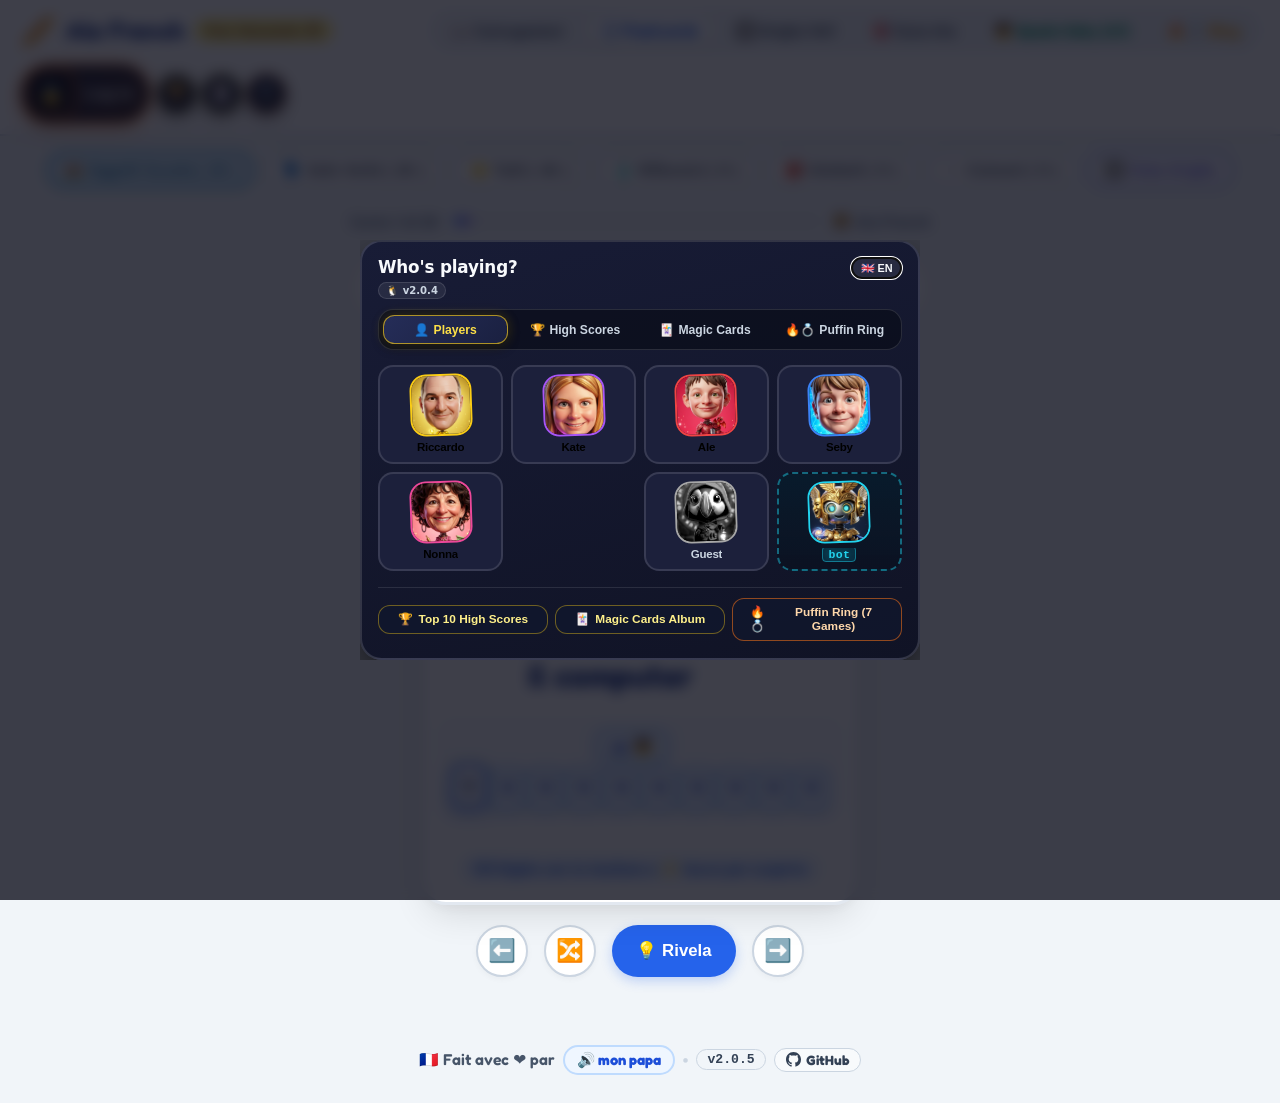
==== commit 65cb22b9: "feat(quiz,cards): add finite 5/10/20 verb quiz rounds with progress history, smart accent helper, re" ====
--- a/cards.html
+++ b/cards.html
@@ -1,319 +1,1929 @@
 <!DOCTYPE html>
-<html lang="it">
+<html lang="fr">
 <head>
-  <meta charset="UTF-8" />
-  <meta name="viewport" content="width=device-width, initial-scale=1.0" />
-  <title>🃏 Puffin Cards — Raccoglitore Universale MTG & Retro Animato Veo 3.1</title>
+  <meta charset="UTF-8">
+  <meta name="viewport" content="width=device-width, initial-scale=1.0">
+  <title>🇫🇷 Ale French — Flashcards Vocabulaire</title>
+  <link rel="preconnect" href="https://fonts.googleapis.com">
+  <link rel="preconnect" href="https://fonts.gstatic.com" crossorigin>
+  <link href="https://fonts.googleapis.com/css2?family=Fredoka:wght@400;500;600;700&family=Lexend:wght@400;500;600;700&display=swap" rel="stylesheet">
+  <link rel="stylesheet" href="profile-switcher.css">
+  <script type="module" src="./src/puffin-login.js"></script>
   <style>
     :root {
-      color-scheme: dark;
-      --bg: #080b16;
-      --panel: #12172b;
-      --border: rgba(250, 204, 21, 0.25);
-      --text: #f8fafc;
-      --muted: #94a3b8;
-    }
-    * { box-sizing: border-box; }
+      --bg-main: #f1f5f9;
+      --card-bg: #ffffff;
+      --primary: #2563eb;
+      --purple: #7c3aed;
+      --red-dark: #991b1b;
+      --red-light: #ef4444;
+      --text: #0f172a;
+      --text-muted: #64748b;
+      --border: #cbd5e1;
+      --shadow: 0 12px 30px -6px rgba(0, 0, 0, 0.08), 0 6px 12px -4px rgba(0, 0, 0, 0.03);
+    }
+
+    * {
+      box-sizing: border-box;
+      margin: 0;
+      padding: 0;
+    }
+
     body {
-      margin: 0;
-      font-family: 'Nunito', 'Inter', system-ui, -apple-system, sans-serif;
-      background: radial-gradient(circle at top, #1f1938 0%, #080b16 72%);
+      font-family: 'Fredoka', 'Lexend', system-ui, sans-serif;
+      background: var(--bg-main);
       color: var(--text);
       min-height: 100vh;
-      padding: 1.2rem;
-    }
-    header, main {
-      max-width: 1280px;
-      margin: 0 auto 1.25rem;
-    }
+      display: flex;
+      flex-direction: column;
+    }
+
     header {
-      display: flex;
+      background: white;
+      border-bottom: 2px solid var(--border);
+      padding: 10px 20px;
+      display: flex;
+      align-items: center;
+      justify-content: space-between;
+      box-shadow: 0 2px 6px rgba(0,0,0,0.03);
       flex-wrap: wrap;
+      gap: 12px;
+    }
+
+    .brand {
+      display: flex;
+      align-items: center;
+      gap: 10px;
+    }
+
+    .brand h1 {
+      font-size: 1.5rem;
+      font-weight: 700;
+      color: #1e3a8a;
+    }
+
+    .badge-ale {
+      background: #fef08a;
+      color: #854d0e;
+      padding: 3px 10px;
+      border-radius: 999px;
+      font-size: 0.8rem;
+      font-weight: 700;
+      border: 1px solid #facc15;
+    }
+
+    .nav-tabs {
+      display: flex;
+      align-items: center;
+      gap: 6px;
+      background: #f1f5f9;
+      padding: 4px;
+      border-radius: 999px;
+      border: 1px solid #e2e8f0;
+    }
+
+    .nav-tab {
+      padding: 6px 16px;
+      border-radius: 999px;
+      font-size: 0.95rem;
+      font-weight: 600;
+      text-decoration: none;
+      color: #475569;
+      transition: all 0.2s;
+    }
+
+    .nav-tab:hover {
+      color: #1e3a8a;
+    }
+
+    .nav-tab.active {
+      background: white;
+      color: var(--primary);
+      box-shadow: 0 2px 6px rgba(0,0,0,0.08);
+      font-weight: 700;
+    }
+
+    .top-controls {
+      display: flex;
+      align-items: center;
+      justify-content: center;
+      gap: 12px;
+      padding: 16px 20px 4px 20px;
+      flex-wrap: wrap;
+    }
+
+    .filter-btn {
+      background: white;
+      border: 2px solid #cbd5e1;
+      color: #334155;
+      padding: 7px 15px;
+      border-radius: 999px;
+      font-size: 0.95rem;
+      font-weight: 600;
+      cursor: pointer;
+      display: flex;
+      align-items: center;
+      gap: 6px;
+      transition: all 0.2s;
+    }
+
+    .filter-btn:hover {
+      border-color: #94a3b8;
+    }
+
+    .filter-btn.active {
+      background: #e0f2fe;
+      border-color: #0284c7;
+      color: #0369a1;
+      font-weight: 700;
+    }
+
+    .view-toggle-btn {
+      background: white;
+      border: 2px solid #818cf8;
+      color: #4f46e5;
+      padding: 7px 15px;
+      border-radius: 999px;
+      font-size: 0.95rem;
+      font-weight: 600;
+      cursor: pointer;
+      display: flex;
+      align-items: center;
+      gap: 6px;
+      transition: all 0.2s;
+    }
+
+    .view-toggle-btn:hover {
+      background: #e0e7ff;
+    }
+
+    .main-content {
+      flex: 1;
+      padding: 20px;
+      max-width: 1000px;
+      margin: 0 auto;
+      width: 100%;
+      display: flex;
+      flex-direction: column;
+      align-items: center;
+    }
+
+    /* DECK SINGLE CARD VIEW */
+    .deck-container {
+      width: 100%;
+      max-width: 580px;
+      display: flex;
+      flex-direction: column;
+      align-items: center;
+      gap: 20px;
+    }
+
+    .progress-bar-wrap {
+      width: 100%;
+      display: flex;
+      align-items: center;
       justify-content: space-between;
-      align-items: center;
-      gap: 1rem;
-      background: var(--panel);
-      border: 1.5px solid var(--border);
-      padding: 1rem 1.3rem;
-      border-radius: 1.2rem;
-      box-shadow: 0 14px 36px rgba(0, 0, 0, 0.65);
-    }
-    .brand h1 {
-      margin: 0;
-      font-size: 1.35rem;
-      font-weight: 900;
-      color: #fef08a;
-    }
-    .brand p {
-      margin: 0.25rem 0 0;
-      font-size: 0.84rem;
-      color: var(--muted);
-    }
-    .nav-links a {
-      color: #fde047;
-      font-weight: 800;
-      text-decoration: none;
-      margin-right: 0.85rem;
-    }
-    .hero-showcase {
-      display: grid;
-      grid-template-columns: 230px 1fr;
-      gap: 1.35rem;
-      background: linear-gradient(135deg, rgba(180, 83, 9, 0.2), rgba(18, 23, 43, 0.96));
-      border: 1.5px solid rgba(250, 204, 21, 0.45);
-      border-radius: 1.25rem;
-      padding: 1.2rem;
-      margin-bottom: 1.25rem;
-      align-items: center;
-    }
-    @media (max-width: 720px) {
-      .hero-showcase { grid-template-columns: 1fr; justify-items: center; }
-    }
-    .card-back-preview {
+      font-size: 0.95rem;
+      font-weight: 600;
+      color: #64748b;
+    }
+
+    .progress-track {
+      flex: 1;
+      height: 8px;
+      background: #e2e8f0;
+      border-radius: 999px;
+      margin: 0 14px;
+      overflow: hidden;
+    }
+
+    .progress-fill {
+      height: 100%;
+      background: linear-gradient(90deg, #3b82f6, #8b5cf6);
+      border-radius: 999px;
+      width: 5%;
+      transition: width 0.3s ease;
+    }
+
+    /* 3D FLIP CARD EFFECT */
+    .card-scene {
+      width: 100%;
+      max-width: 440px;
+      height: 560px;
+      perspective: 1200px;
+      cursor: pointer;
+      margin: 0 auto;
+    }
+
+    .flip-card {
+      width: 100%;
+      height: 100%;
       position: relative;
-      width: 210px;
-      aspect-ratio: 5 / 7;
-      border-radius: 1rem;
+      transform-style: preserve-3d;
+      transition: transform 0.55s cubic-bezier(0.4, 0, 0.2, 1);
+      border-radius: 26px;
+    }
+
+    .flip-card.is-flipped {
+      transform: rotateY(180deg);
+    }
+
+    .card-face {
+      position: absolute;
+      width: 100%;
+      height: 100%;
+      backface-visibility: hidden;
+      border-radius: 26px;
+      background: var(--card-bg);
+      border: 3px solid #e2e8f0;
+      box-shadow: 0 16px 36px -8px rgba(0, 0, 0, 0.12), 0 6px 16px -4px rgba(0, 0, 0, 0.05);
+      padding: 18px 16px;
+      display: flex;
+      flex-direction: column;
+      align-items: center;
+      justify-content: space-between;
       overflow: hidden;
-      border: 4px solid #d97706;
-      box-shadow: 0 16px 38px rgba(0, 0, 0, 0.85), 0 0 24px rgba(245, 158, 11, 0.45);
-      cursor: pointer;
-    }
-    .card-back-preview img,
-    .card-back-preview video {
-      position: absolute;
-      inset: 0;
+    }
+
+    .card-back {
+      transform: rotateY(180deg);
+      background: #f8fafc;
+      border-color: #cbd5e1;
+    }
+
+    .card-tag {
+      font-size: 0.78rem;
+      font-weight: 700;
+      padding: 4px 12px;
+      border-radius: 999px;
+      text-transform: uppercase;
+      letter-spacing: 0.5px;
+    }
+
+    .tag-reflexive {
+      background: #ede9fe;
+      color: #6d28d9;
+    }
+
+    .tag-common {
+      background: #e0f2fe;
+      color: #0369a1;
+    }
+
+    .tag-school {
+      background: #fef3c7;
+      color: #b45309;
+    }
+
+    .tag-objects {
+      background: #e0e7ff;
+      color: #3730a3;
+    }
+
+    /* GENDER BADGES: Blue for masculine, Pink for feminine, Green for plural */
+    .article-badge-m {
+      background: #eff6ff;
+      color: #1d4ed8;
+      padding: 4px 14px;
+      border-radius: 10px;
+      font-weight: 700;
+      border: 2.5px solid #60a5fa;
+      display: inline-block;
+      box-shadow: 0 2px 6px rgba(37, 99, 235, 0.12);
+    }
+
+    .article-badge-f {
+      background: #fdf2f8;
+      color: #db2777;
+      padding: 4px 14px;
+      border-radius: 10px;
+      font-weight: 700;
+      border: 2.5px solid #f472b6;
+      display: inline-block;
+      box-shadow: 0 2px 6px rgba(219, 39, 119, 0.12);
+    }
+
+    .article-badge-pl {
+      background: #f0fdf4;
+      color: #16a34a;
+      padding: 4px 14px;
+      border-radius: 10px;
+      font-weight: 700;
+      border: 2.5px solid #4ade80;
+      display: inline-block;
+      box-shadow: 0 2px 6px rgba(22, 163, 74, 0.12);
+    }
+
+    /* RIDDLE QUESTION TILES COLORED BY GENDER */
+    .riddle-tile.tile-m {
+      background: #eff6ff;
+      border: 2.5px solid #60a5fa;
+      color: #1d4ed8;
+      box-shadow: 0 3px 8px rgba(37, 99, 235, 0.18);
+    }
+
+    .riddle-tile.tile-f {
+      background: #fdf2f8;
+      border: 2.5px solid #f472b6;
+      color: #db2777;
+      box-shadow: 0 3px 8px rgba(219, 39, 119, 0.18);
+    }
+
+    .riddle-tile.tile-pl {
+      background: #f0fdf4;
+      border: 2.5px solid #4ade80;
+      color: #16a34a;
+      box-shadow: 0 3px 8px rgba(22, 163, 74, 0.18);
+    }
+
+    /* GLORIOUS HERO IMAGE BOX (FULL WIDTH OF CARD) */
+    .card-image-box {
+      width: 100%;
+      height: 260px;
+      margin: 6px 0 10px 0;
+      border-radius: 20px;
+      overflow: hidden;
+      position: relative;
+      box-shadow: 0 10px 24px -4px rgba(0,0,0,0.15);
+      border: 3.5px solid #ffffff;
+      background: #f1f5f9;
+      display: flex;
+      align-items: center;
+      justify-content: center;
+      transition: transform 0.25s ease;
+    }
+
+    .card-scene:hover .card-image-box {
+      transform: scale(1.02);
+    }
+
+    .card-thumb-img {
       width: 100%;
       height: 100%;
       object-fit: cover;
-    }
-    .card-back-preview video {
-      opacity: 0;
-      transition: opacity 0.28s ease;
-    }
-    .card-back-preview:hover video,
-    .card-back-preview.playing video {
-      opacity: 1;
-    }
-    .sim-bar {
-      display: flex;
+      display: block;
+      border-radius: 16px;
+    }
+
+    .card-thumb-img-small {
+      width: 100%;
+      max-height: 180px;
+      object-fit: cover;
+      border-radius: 18px;
+      border: 3px solid #ffffff;
+      box-shadow: 0 8px 20px rgba(0, 0, 0, 0.12);
+      display: block;
+      margin: 6px auto;
+    }
+
+    .prompt-subtitle {
+      font-size: 0.95rem;
+      color: var(--text-muted);
+      font-weight: 600;
+      text-transform: uppercase;
+      letter-spacing: 1px;
+    }
+
+    .italian-title {
+      font-size: 2rem;
+      font-weight: 700;
+      color: #1e3a8a;
+      margin: 4px 0 14px 0;
+    }
+
+    /* RIDDLE QUESTION MARK TILES */
+    .riddle-container {
+      display: flex;
+      align-items: center;
+      justify-content: center;
+      gap: 6px;
       flex-wrap: wrap;
-      gap: 0.55rem;
-      margin-top: 0.85rem;
-    }
-    button.pack-btn {
-      background: linear-gradient(135deg, #ea580c, #d97706);
-      color: #fff;
-      border: 1.5px solid #fde047;
-      border-radius: 0.75rem;
-      padding: 0.55rem 0.95rem;
-      font-weight: 900;
+      margin: 10px 0;
+      padding: 10px 16px;
+      background: #f8fafc;
+      border-radius: 14px;
+      border: 1px dashed #cbd5e1;
+      max-width: 100%;
+    }
+
+    .riddle-word {
+      display: inline-flex;
+      align-items: center;
+      gap: 4px;
+    }
+
+    .riddle-tile {
+      width: 34px;
+      height: 42px;
+      background: #ffffff;
+      border: 2px solid #94a3b8;
+      border-radius: 8px;
+      display: flex;
+      align-items: center;
+      justify-content: center;
+      font-size: 1.4rem;
+      font-weight: 700;
+      color: #64748b;
+      box-shadow: 0 2px 4px rgba(0,0,0,0.05);
+      animation: pulseRiddle 2s infinite ease-in-out;
+    }
+
+    .riddle-text {
+      font-size: 1.5rem;
+      font-weight: 700;
+      color: #7c3aed;
+      margin-right: 4px;
+    }
+
+    @keyframes pulseRiddle {
+      0%, 100% { transform: scale(1); border-color: #94a3b8; }
+      50% { transform: scale(1.04); border-color: #3b82f6; }
+    }
+
+    /* INTERACTIVE SPELLING TILE STATES */
+    .riddle-tile {
+      cursor: pointer;
+      user-select: none;
+      transition: all 0.15s ease;
+      position: relative;
+    }
+
+    .riddle-tile.active-cursor {
+      animation: none;
+      border: 3px solid #2563eb !important;
+      background: #ffffff !important;
+      color: #1e3a8a !important;
+      transform: translateY(-3px) scale(1.06);
+      box-shadow: 0 6px 14px rgba(37, 99, 235, 0.28) !important;
+    }
+
+    .riddle-tile.tile-filled {
+      animation: none;
+      background: #ffffff !important;
+      border: 2.5px solid #3b82f6 !important;
+      color: #0f172a !important;
+    }
+
+    .riddle-tile.tile-correct {
+      animation: popTile 0.25s ease;
+      background: #d1fae5 !important;
+      border: 2.5px solid #10b981 !important;
+      color: #047857 !important;
+      box-shadow: 0 3px 8px rgba(16, 185, 129, 0.22) !important;
+    }
+
+    .riddle-tile.tile-wrong {
+      animation: shakeTile 0.35s ease;
+      background: #fee2e2 !important;
+      border: 2.5px solid #ef4444 !important;
+      color: #b91c1c !important;
+      box-shadow: 0 3px 8px rgba(239, 68, 68, 0.25) !important;
+    }
+
+    @keyframes popTile {
+      0% { transform: scale(0.85); }
+      60% { transform: scale(1.12); }
+      100% { transform: scale(1); }
+    }
+
+    @keyframes shakeTile {
+      0%, 100% { transform: translateX(0); }
+      25% { transform: translateX(-5px); }
+      75% { transform: translateX(5px); }
+    }
+
+    /* SPELLING DIFFICULTY BAR */
+    .spelling-diff-bar {
+      display: flex;
+      align-items: center;
+      justify-content: center;
+      gap: 6px;
+      background: #ffffff;
+      padding: 5px 8px;
+      border-radius: 999px;
+      border: 2px solid #e2e8f0;
+      box-shadow: 0 2px 8px rgba(0,0,0,0.04);
+      flex-wrap: wrap;
+    }
+
+    .spelling-diff-label {
       font-size: 0.82rem;
+      font-weight: 700;
+      color: #64748b;
+      padding: 0 6px;
+    }
+
+    .spelling-diff-btn {
+      border: 1.5px solid transparent;
+      background: #f1f5f9;
+      color: #475569;
+      padding: 5px 12px;
+      border-radius: 999px;
+      font-size: 0.84rem;
+      font-weight: 700;
       cursor: pointer;
-      box-shadow: 0 6px 18px rgba(234, 88, 12, 0.4);
-    }
-    button.pack-btn.secondary {
-      background: #1e293b;
-      border-color: rgba(255, 255, 255, 0.22);
-      box-shadow: none;
+      transition: all 0.15s;
+    }
+
+    .spelling-diff-btn:hover {
+      background: #e2e8f0;
+    }
+
+    .spelling-diff-btn.active[data-diff="facile"] {
+      background: #d1fae5;
+      border-color: #10b981;
+      color: #047857;
+    }
+
+    .spelling-diff-btn.active[data-diff="moyen"] {
+      background: #fef3c7;
+      border-color: #f59e0b;
+      color: #b45309;
+    }
+
+    .spelling-diff-btn.active[data-diff="difficile"] {
+      background: #fee2e2;
+      border-color: #ef4444;
+      color: #b91c1c;
+    }
+
+    /* 4-COLOR GOOGLE ACCENT PAD */
+    .google-accent-pad {
+      display: none;
+      align-items: center;
+      justify-content: center;
+      gap: 6px;
+      margin: 4px 0;
+      padding: 6px 10px;
+      background: #ffffff;
+      border-radius: 14px;
+      border: 2px solid #e2e8f0;
+      box-shadow: 0 4px 12px rgba(0,0,0,0.06);
+      flex-wrap: wrap;
+    }
+
+    .google-accent-pad.visible {
+      display: flex;
+    }
+
+    .google-accent-btn {
+      border: none;
+      color: #ffffff;
+      padding: 5px 11px;
+      border-radius: 10px;
+      font-family: 'Fredoka', sans-serif;
+      font-size: 0.95rem;
+      font-weight: 700;
+      cursor: pointer;
+      display: inline-flex;
+      align-items: center;
+      gap: 5px;
+      box-shadow: 0 2px 5px rgba(0,0,0,0.15);
+      transition: transform 0.12s, filter 0.12s;
+    }
+
+    .google-accent-btn:hover {
+      transform: translateY(-2px) scale(1.04);
+      filter: brightness(1.06);
+    }
+
+    .google-accent-btn:active {
+      transform: scale(0.97);
+    }
+
+    .google-key-badge {
+      background: rgba(255, 255, 255, 0.25);
+      padding: 1px 6px;
+      border-radius: 6px;
+      font-size: 0.75rem;
+    }
+
+    .spelling-status-msg {
+      font-size: 0.9rem;
+      font-weight: 700;
+      min-height: 22px;
+      text-align: center;
+    }
+
+    .tap-hint {
+      font-size: 0.95rem;
+      color: #64748b;
+      display: flex;
+      align-items: center;
+      gap: 6px;
+      font-weight: 600;
+      background: #eff6ff;
+      padding: 6px 16px;
+      border-radius: 999px;
+      color: #2563eb;
+    }
+
+    /* CARD BACK STYLING */
+    .french-infinitive-revealed {
+      font-size: 2.3rem;
+      font-weight: 700;
+      margin: 10px 0;
+      display: flex;
+      align-items: baseline;
+      justify-content: center;
+      gap: 0;
+      white-space: nowrap;
+    }
+
+    .back-refl {
+      color: #7c3aed;
+      margin-right: 8px;
+    }
+
+    .back-stem {
+      color: var(--red-dark);
+      font-weight: 600;
+    }
+
+    .back-ending {
+      color: var(--red-light);
+      font-weight: 700;
+      text-decoration: underline;
+      text-decoration-color: #fca5a5;
+      text-underline-offset: 4px;
+    }
+
+    .back-extra {
+      color: #475569;
+      margin-left: 8px;
+      font-size: 1.8rem;
+    }
+
+    .audio-btn-large {
+      background: #eff6ff;
+      border: 2px solid #93c5fd;
+      color: #1d4ed8;
+      width: 54px;
+      height: 54px;
+      border-radius: 50%;
+      font-size: 1.6rem;
+      display: flex;
+      align-items: center;
+      justify-content: center;
+      cursor: pointer;
+      margin: 10px 0;
+      transition: all 0.2s;
+    }
+
+    .audio-btn-large:hover {
+      background: #2563eb;
+      color: white;
+      transform: scale(1.12);
+    }
+
+    .letters-count-info {
+      font-size: 0.95rem;
+      color: #64748b;
+      background: #f1f5f9;
+      padding: 4px 14px;
+      border-radius: 999px;
+      font-weight: 600;
+    }
+
+    .link-to-study {
+      background: white;
+      border: 2px solid #cbd5e1;
+      color: #1e3a8a;
+      text-decoration: none;
+      padding: 8px 18px;
+      border-radius: 999px;
+      font-size: 0.95rem;
+      font-weight: 700;
+      display: inline-flex;
+      align-items: center;
+      gap: 6px;
+      transition: all 0.15s;
+    }
+
+    .link-to-study:hover {
+      border-color: #3b82f6;
+      background: #eff6ff;
+    }
+
+    /* DECK CONTROLS */
+    .deck-controls {
+      display: flex;
+      align-items: center;
+      justify-content: center;
+      gap: 16px;
+      width: 100%;
+    }
+
+    .ctrl-btn {
+      background: white;
+      border: 2px solid #cbd5e1;
+      color: #334155;
+      width: 52px;
+      height: 52px;
+      border-radius: 50%;
+      font-size: 1.4rem;
+      display: flex;
+      align-items: center;
+      justify-content: center;
+      cursor: pointer;
+      transition: all 0.15s;
+      box-shadow: 0 2px 6px rgba(0,0,0,0.04);
+    }
+
+    .ctrl-btn:hover {
+      background: #f8fafc;
+      border-color: #94a3b8;
+      transform: translateY(-2px);
+    }
+
+    .ctrl-btn-primary {
+      background: #2563eb;
+      color: white;
+      border: none;
+      padding: 0 24px;
+      width: auto;
+      border-radius: 999px;
+      font-size: 1.05rem;
+      font-weight: 700;
+      box-shadow: 0 4px 12px rgba(37, 99, 235, 0.25);
+    }
+
+    .ctrl-btn-primary:hover {
+      background: #1d4ed8;
+      transform: translateY(-2px);
+    }
+
+    /* GRID VIEW */
+    .grid-container {
+      display: none;
+      grid-template-columns: repeat(auto-fill, minmax(260px, 1fr));
+      gap: 20px;
+      width: 100%;
+    }
+
+    /* COLLECTIBLE TRADING CARD STYLE FOR GRID */
+    .grid-card {
+      background: white;
+      border: 2.5px solid #e2e8f0;
+      border-radius: 22px;
+      overflow: hidden;
+      padding: 0;
+      text-align: center;
+      box-shadow: 0 6px 18px rgba(0,0,0,0.04);
+      cursor: pointer;
+      transition: all 0.25s;
+      display: flex;
+      flex-direction: column;
+      justify-content: space-between;
+      min-height: 290px;
+    }
+
+    .grid-card:hover {
+      transform: translateY(-5px);
+      box-shadow: 0 14px 28px rgba(0,0,0,0.08);
+      border-color: #93c5fd;
+    }
+
+    .grid-card.revealed {
+      border-color: #3b82f6;
+      background: #f8fafc;
+    }
+
+    .grid-card-media {
+      position: relative;
+      width: 100%;
+      height: 155px;
+      background: #f1f5f9;
+      overflow: hidden;
+      border-bottom: 2px solid #e2e8f0;
+    }
+
+    .grid-overlay-tag {
+      position: absolute;
+      top: 10px;
+      left: 10px;
+      z-index: 2;
+      box-shadow: 0 2px 8px rgba(0,0,0,0.15);
+    }
+
+    .grid-thumb-img {
+      width: 100%;
+      height: 100%;
+      object-fit: cover;
+      display: block;
+      transition: transform 0.3s ease;
+    }
+
+    .grid-card:hover .grid-thumb-img {
+      transform: scale(1.06);
+    }
+
+    .grid-icon-placeholder {
+      width: 100%;
+      height: 100%;
+      display: flex;
+      align-items: center;
+      justify-content: center;
+      font-size: 3.5rem;
+      background: #f8fafc;
+    }
+
+    .grid-card-content {
+      padding: 12px 14px 14px 14px;
+      display: flex;
+      flex-direction: column;
+      align-items: center;
+      flex-grow: 1;
+      justify-content: space-between;
+      width: 100%;
+    }
+
+    /* GENDER TILES FOR GRID */
+    .grid-tile.grid-tile-m {
+      background: #eff6ff;
+      border: 1.5px solid #60a5fa;
+      color: #1d4ed8;
+    }
+
+    .grid-tile.grid-tile-f {
+      background: #fdf2f8;
+      border: 1.5px solid #f472b6;
+      color: #db2777;
+    }
+
+    .grid-tile.grid-tile-pl {
+      background: #f0fdf4;
+      border: 1.5px solid #4ade80;
+      color: #16a34a;
+    }
+
+    .grid-italian {
+      font-size: 1.25rem;
+      font-weight: 700;
+      color: #1e3a8a;
+      margin-bottom: 8px;
+    }
+
+    .grid-mystery {
+      display: flex;
+      align-items: center;
+      justify-content: center;
+      gap: 3px;
+      flex-wrap: wrap;
+      margin: 6px 0;
+    }
+
+    .grid-tile {
+      width: 20px;
+      height: 26px;
+      background: #f1f5f9;
+      border: 1px solid #cbd5e1;
+      border-radius: 4px;
+      display: flex;
+      align-items: center;
+      justify-content: center;
+      font-size: 0.85rem;
+      font-weight: 700;
+      color: #64748b;
+    }
+
+    .grid-revealed-french {
+      font-size: 1.25rem;
+      font-weight: 700;
+      color: var(--red-dark);
+      margin: 6px 0;
+    }
+
+    @media(max-width: 600px) {
+      .card-scene {
+        height: 520px;
+      }
+      .card-image-box {
+        height: 230px;
+      }
+      .card-face {
+        padding: 12px;
+      }
+      .italian-title {
+        font-size: 1.6rem;
+      }
+      .riddle-tile {
+        width: 30px;
+        height: 38px;
+        font-size: 1.25rem;
+      }
+      .french-infinitive-revealed {
+        font-size: 1.8rem;
+      }
+      .grid-container {
+        grid-template-columns: repeat(2, 1fr);
+        gap: 12px;
+      }
+      .grid-card-media {
+        height: 125px;
+      }
     }
   </style>
 </head>
 <body>
+
   <header>
     <div class="brand">
-      <h1>🃏 Puffin Cards — Album Collezionabile Universale MTG (46 Carte • 9 Giochi)</h1>
-      <p class="nav-links">
-        <a href="./explorer.html">👑 Multi-Hall of Fame & Insights Explorer</a>
-        <a href="./index.html">🐧 Home PuffinLogin</a>
-        <a href="./ring.html">🔥💍 Puffin Ring</a>
-        <a href="./hall-of-fame.html">🏆 Top 10 Globale</a>
-      </p>
+      <span style="font-size: 1.8rem;">🥖</span>
+      <h1>Ale French</h1>
+      <span class="badge-ale">Pour Alessandro 🦁</span>
     </div>
-    <puffin-login id="puffin-widget" app-id="tubature" require-login="false"></puffin-login>
+
+    <!-- MAIN NAVIGATION TABS -->
+    <div class="nav-tabs">
+      <a href="index.html" class="nav-tab">📖 Coniugazioni</a>
+      <a href="cards.html" class="nav-tab active">🃏 Flashcards</a>
+      <a href="grid.html" class="nav-tab">🔲 Griglia 4x4</a>
+      <a href="quiz.html" class="nav-tab">🎯 Quiz Ale</a>
+      <a href="seby.html" class="nav-tab" style="color: #059669; font-weight: 700;">🧒 Spazio Seby (A1)</a>
+      <a href="ring.html" class="nav-tab" style="color: #f59e0b; font-weight: 700;">🔥💍 Ring</a>
+    </div>
+
+    <div class="nav-actions">
+      <puffin-login id="puffin-widget" app-id="ale-french"></puffin-login>
+    </div>
   </header>
 
-  <main>
-    <section class="hero-showcase">
-      <div class="card-back-preview" id="hero-card-back" title="Passa il mouse per animare con Veo 3.1!">
-        <img src="./assets/cards/card-back.png" alt="Puffin Card Back V1 — Carlesso Deckmaster" />
-        <video src="./assets/cards/card-back.mp4" muted loop playsinline preload="metadata"></video>
+  <div class="top-controls">
+    <button class="filter-btn active" onclick="setFilter('objects', this)" id="btn-filter-objects">🏫 Oggetti Scuola (<span id="count-objects">0</span>)</button>
+    <button class="filter-btn" onclick="setFilter('verbs', this)" id="btn-filter-verbs">🗣️ Solo Verbi (<span id="count-verbs">0</span>)</button>
+    <button class="filter-btn" onclick="setFilter('all', this)" id="btn-filter-all">🌟 Tutti (<span id="count-all">0</span>)</button>
+    <button class="filter-btn" onclick="setFilter('reflexive', this)" id="btn-filter-reflexive">🧴 Riflessivi (<span id="count-reflexive">0</span>)</button>
+    <button class="filter-btn" onclick="setFilter('school', this)" id="btn-filter-school">🎒 Simboli (<span id="count-school">0</span>)</button>
+    <button class="filter-btn" onclick="setFilter('common', this)" id="btn-filter-common">🍽️ Comuni (<span id="count-common">0</span>)</button>
+    <button class="view-toggle-btn" id="btn-toggle-view" onclick="toggleView()">🔲 Vista Griglia</button>
+  </div>
+
+  <main class="main-content">
+
+    <!-- SINGLE DECK FLASHCARD VIEW -->
+    <div class="deck-container" id="deck-view">
+      <div class="progress-bar-wrap">
+        <span id="deck-index-label">Carta 1 di 18</span>
+        <div class="progress-track">
+          <div class="progress-fill" id="progress-fill-el"></div>
+        </div>
+        <span id="deck-known-count">⭐ 0/18</span>
       </div>
-      <div>
-        <div style="font-size:0.76rem;font-weight:900;color:#fde047;text-transform:uppercase;letter-spacing:0.06em;">
-          ✨ Retro Ufficiale V1 • Carlesso Deckmaster + Animazione Hover Veo 3.1
+
+      <!-- 3-LEVEL KEYBOARD SPELLING DIFFICULTY SELECTOR -->
+      <div class="spelling-diff-bar">
+        <span class="spelling-diff-label">⌨️ Modalità:</span>
+        <button class="spelling-diff-btn" data-diff="facile" onclick="setSpellingDifficulty('facile', this)" title="Seby: tocca le tessere, accenti automatici">🟢 Facile (Seby 🎈 • Tessere)</button>
+        <button class="spelling-diff-btn active" data-diff="moyen" onclick="setSpellingDifficulty('moyen', this)" title="Ale: digita a mente, accenti automatici">🟡 Medio (Ale 🦁 • Tastiera)</button>
+        <button class="spelling-diff-btn" data-diff="difficile" onclick="setSpellingDifficulty('difficile', this)" title="Ale Esperto: pulsantiera accenti 4 colori Google">🔴 Difficile (+ Accenti Google)</button>
+      </div>
+
+      <!-- Hidden input to allow mobile/tablet virtual keyboard trigger when tapping tiles -->
+      <input type="text" id="mobile-kbd-input" autocomplete="off" autocorrect="off" autocapitalize="off" spellcheck="false" style="position:fixed; opacity:0; pointer-events:none; width:1px; height:1px; left:-9999px;">
+
+      <div class="card-scene" onclick="flipCurrentCard()">
+        <div class="flip-card" id="active-flip-card">
+          
+          <!-- FRONT: IL MISTERO (PUNTI DI DOMANDA) -->
+          <div class="card-face card-front">
+            <span class="card-tag" id="card-tag-el">Riflessivo</span>
+            
+            <div class="card-image-box" id="card-icon-el">🪥</div>
+            
+            <div>
+              <div class="prompt-subtitle">Come si dice in francese?</div>
+              <div class="italian-title" id="card-italian-el">lavarsi i denti</div>
+            </div>
+
+            <!-- RIDDLE QUESTION BOXES -->
+            <div class="riddle-container" id="card-riddle-el" onclick="event.stopPropagation(); focusMobileKeyboard()">
+              <!-- Populated by JS -->
+            </div>
+
+            <!-- 4-COLOR GOOGLE ACCENT PAD (ACTIVE IN DIFFICILE MODE) -->
+            <div class="google-accent-pad" id="google-accent-pad" onclick="event.stopPropagation()">
+              <button type="button" class="google-accent-btn" id="gpad-btn-1" style="background:#4285F4;" onclick="applyAccentFromPad(1)">
+                <span class="google-key-badge">1</span> <span id="gpad-char-1">e</span>
+              </button>
+              <button type="button" class="google-accent-btn" id="gpad-btn-2" style="background:#EA4335;" onclick="applyAccentFromPad(2)">
+                <span class="google-key-badge">2</span> <span id="gpad-char-2">é</span>
+              </button>
+              <button type="button" class="google-accent-btn" id="gpad-btn-3" style="background:#FBBC05; color:#0f172a;" onclick="applyAccentFromPad(3)">
+                <span class="google-key-badge" style="background:rgba(0,0,0,0.12);">3</span> <span id="gpad-char-3">è</span>
+              </button>
+              <button type="button" class="google-accent-btn" id="gpad-btn-4" style="background:#34A853;" onclick="applyAccentFromPad(4)">
+                <span class="google-key-badge">4</span> <span id="gpad-char-4">ê</span>
+              </button>
+            </div>
+
+            <div class="spelling-status-msg" id="spelling-status-el"></div>
+
+            <!-- ON-SCREEN LETTER BUBBLES (FACILE / SEBY MODE) -->
+            <div id="card-letter-bubbles-el" class="letter-bubbles" style="display: none; margin: 12px 0 6px 0; gap: 8px; justify-content: center; flex-wrap: wrap;" onclick="event.stopPropagation()">
+              <!-- Populated by JS -->
+            </div>
+
+            <div class="tap-hint" id="card-tap-hint-el">
+              <span>⌨️ Digita con la tastiera o ✨ tocca per scoprire</span>
+            </div>
+          </div>
+
+          <!-- BACK: LA RISPOSTA RIVELATA CON AUDIO -->
+          <div class="card-face card-back" onclick="event.stopPropagation()">
+            <span class="card-tag" id="card-tag-back-el">Riflessivo</span>
+
+            <div class="card-image-box" id="card-icon-back-el" style="font-size: 3.5rem;">🪥</div>
+
+            <div class="prompt-subtitle">All'infinito si dice:</div>
+
+            <div class="french-infinitive-revealed" id="card-revealed-french">
+              <!-- e.g. se brosser les dents -->
+            </div>
+
+            <button class="audio-btn-large" onclick="playCurrentAudio()" title="Riascolta pronuncia">
+              🔊
+            </button>
+
+            <div class="letters-count-info" id="card-count-info-el">
+              Totale lettere: 14
+            </div>
+
+            <div style="display: flex; gap: 10px; margin-top: 6px;">
+              <button class="link-to-study" onclick="flipCurrentCard()">
+                🔄 Gira carta
+              </button>
+              <a href="#" id="link-to-conj-el" class="link-to-study" style="background: #2563eb; color: white; border: none;">
+                📖 Coniuga ➔
+              </a>
+            </div>
+          </div>
+
         </div>
-        <h2 style="margin:0.3rem 0 0.5rem;font-size:1.35rem;">
-          Omaggio MTG Anni ’90: Il Puffin Incoronato & Il Trittico di Ale, Seby e Papino!
-        </h2>
-        <p style="margin:0;color:#cbd5e1;font-size:0.9rem;line-height:1.48;">
-          Passa il mouse sul retro della carta qui a sinistra (o clicca <b>"🔄 Retro"</b> su qualsiasi carta dell’album) per vedere il video magico generato con <b>Veo 3.1</b> prendere vita! Include tutte le <b>22 carte originali di Tubature</b> (con gli audio ferraresi <i>"Majjal!"</i> e <i>"Magnat al canal!"</i>) più le carte degli altri giochi di famiglia.
-        </p>
-        <div class="sim-bar" style="align-items:center;">
-          <select id="sim-game-select" style="background:#0b1021;color:#fde047;border:1.5px solid #facc15;border-radius:0.75rem;padding:0.52rem 0.75rem;font-weight:900;font-size:0.82rem;">
-            <option value="tubature">🚰 Pacco: Tubature (22 Carte)</option>
-            <option value="carchess3d">♟️ Pacco: CarChess 3D (4 Carte MTG)</option>
-            <option value="puffin-snake">🐍 Pacco: Puffin Snake (4 Carte)</option>
-            <option value="smurfs-and-dragons">🐉 Pacco: Smurfs &amp; Dragons (4 Carte)</option>
-            <option value="pupurabbu-3d">🐰 Pacco: Pupurabbu 3D (6 Carte)</option>
-          </select>
-          <button type="button" class="pack-btn" id="btn-open-draft-pack">
-            🎁 Fine Partita: Scegli 1 Carta dal Pacco (Pick 1 of 3)
+      </div>
+
+      <!-- DECK CONTROLS -->
+      <div class="deck-controls">
+        <button class="ctrl-btn" onclick="prevCard()" title="Carta precedente">⬅️</button>
+        <button class="ctrl-btn" onclick="shuffleDeck()" title="Mescola le carte">🔀</button>
+        <button class="ctrl-btn-primary ctrl-btn" onclick="flipCurrentCard()" id="btn-deck-flip">
+          💡 Rivela
+        </button>
+        <button class="ctrl-btn" onclick="nextCard()" title="Carta successiva">➡️</button>
+      </div>
+    </div>
+
+    <!-- GRID VIEW FOR ALL CARDS -->
+    <div class="grid-container" id="grid-view">
+      <!-- Populated by JS -->
+    </div>
+
+  </main>
+
+  <script src="audio-player.js"></script>
+  <script src="card-spelling.js"></script>
+  <script src="telemetry.js"></script>
+  <script>
+    let allVerbs = [];
+    let filteredVerbs = [];
+    let currentIndex = 0;
+    let isFlipped = false;
+    let isGridView = false;
+    let currentFilter = 'objects';
+
+    // Interactive Keyboard Spelling State
+    let spellingDifficulty = 'moyen'; // 'facile' | 'moyen' | 'difficile'
+    let currentSlots = [];
+    let typedChars = [];
+    let slotStates = []; // 'empty' | 'filled' | 'correct' | 'wrong'
+    let activeSlotIndex = 0;
+    let lastVowelSlotIndex = -1;
+    let wordCompleted = false;
+
+    fetch('verbs.json')
+      .then(res => res.json())
+      .then(data => {
+        allVerbs = data;
+        const urlParams = new URLSearchParams(window.location.search);
+        const idsParam = urlParams.get('ids');
+        const catParam = urlParams.get('cat') || urlParams.get('category') || urlParams.get('mode');
+
+        if (idsParam) {
+          const targetIds = new Set(idsParam.split(','));
+          allVerbs = allVerbs.filter(v => targetIds.has(v.id));
+        }
+
+        updateCounts();
+
+        let initialFilter = 'objects';
+        if (catParam === 'verbs') {
+          initialFilter = 'verbs';
+        } else if (catParam === 'all') {
+          initialFilter = 'all';
+        } else if (catParam && ['reflexive', 'school', 'objects', 'common'].includes(catParam)) {
+          initialFilter = catParam;
+        } else if (idsParam) {
+          initialFilter = 'all';
+        }
+
+        document.querySelectorAll('.filter-btn').forEach(b => b.classList.remove('active'));
+        const activeBtn = document.getElementById(`btn-filter-${initialFilter}`) || document.querySelector(`[onclick*="setFilter('${initialFilter}'"]`);
+        if (activeBtn) activeBtn.classList.add('active');
+
+        applyFilter(initialFilter);
+      })
+      .catch(err => console.error("Error loading verbs:", err));
+
+    function updateCounts() {
+      document.getElementById('count-all').textContent = allVerbs.length;
+      if (document.getElementById('count-verbs')) {
+        document.getElementById('count-verbs').textContent = allVerbs.filter(v => v.category !== 'objects').length;
+      }
+      document.getElementById('count-reflexive').textContent = allVerbs.filter(v => v.category === 'reflexive').length;
+      if (document.getElementById('count-school')) {
+        document.getElementById('count-school').textContent = allVerbs.filter(v => v.category === 'school').length;
+      }
+      if (document.getElementById('count-objects')) {
+        document.getElementById('count-objects').textContent = allVerbs.filter(v => v.category === 'objects').length;
+      }
+      document.getElementById('count-common').textContent = allVerbs.filter(v => v.category === 'common').length;
+    }
+
+    function setFilter(filter, btn) {
+      currentFilter = filter;
+      document.querySelectorAll('.filter-btn').forEach(b => b.classList.remove('active'));
+      if (btn) btn.classList.add('active');
+      applyFilter(filter);
+    }
+
+    function applyFilter(filter) {
+      if (filter === 'reflexive') {
+        filteredVerbs = allVerbs.filter(v => v.category === 'reflexive');
+      } else if (filter === 'school') {
+        filteredVerbs = allVerbs.filter(v => v.category === 'school');
+      } else if (filter === 'objects') {
+        filteredVerbs = allVerbs.filter(v => v.category === 'objects');
+      } else if (filter === 'verbs') {
+        filteredVerbs = allVerbs.filter(v => v.category !== 'objects');
+      } else if (filter === 'common') {
+        filteredVerbs = allVerbs.filter(v => v.category === 'common');
+      } else {
+        filteredVerbs = [...allVerbs];
+      }
+      currentIndex = 0;
+      renderCurrentCard();
+      renderGridView();
+    }
+
+    // Splits infinitive into display chunks and interactive letter boxes
+    function buildRiddleHtml(verb) {
+      const inf = verb.infinitive;
+      const words = inf.split(' ');
+      let html = '';
+      let slotCounter = 0;
+
+      // Determine gender color tile for clues
+      let genderTileClass = '';
+      if (verb.gender === 'm' || inf.startsWith('un ')) {
+        genderTileClass = 'tile-m';
+      } else if (verb.gender === 'f' || inf.startsWith('une ')) {
+        genderTileClass = 'tile-f';
+      } else if (verb.gender === 'pl' || inf.startsWith('des ')) {
+        genderTileClass = 'tile-pl';
+      }
+
+      function renderTileSlot() {
+        const idx = slotCounter++;
+        return `<div class="riddle-tile ${genderTileClass}" id="slot-tile-${idx}" data-slot-index="${idx}" onclick="event.stopPropagation(); selectTileSlot(${idx})">?</div>`;
+      }
+
+      words.forEach((word, wIdx) => {
+        html += '<div class="riddle-word">';
+        
+        if (word === "se") {
+          html += '<span class="riddle-text">se</span>';
+        } else if (word.startsWith("s'")) {
+          html += '<span class="riddle-text">s\'</span>';
+          const rest = word.slice(2);
+          for (let i = 0; i < rest.length; i++) {
+            html += renderTileSlot();
+          }
+        } else if (word.startsWith("l'")) {
+          const badgeClass = verb.gender === 'm' ? 'article-badge-m' : 'article-badge-f';
+          const genderIcon = verb.gender === 'm' ? '👦' : '👧';
+          html += `<span class="${badgeClass}">l' ${genderIcon}</span>`;
+          const rest = word.slice(2);
+          for (let i = 0; i < rest.length; i++) {
+            html += renderTileSlot();
+          }
+        } else if (word === "un") {
+          html += '<span class="article-badge-m">un 👦</span>';
+        } else if (word === "une") {
+          html += '<span class="article-badge-f">une 👧</span>';
+        } else if (word === "des") {
+          html += '<span class="article-badge-pl">des 👥</span>';
+        } else {
+          // Normal word: each letter gets an interactive '?' box with gender color hint!
+          for (let i = 0; i < word.length; i++) {
+            const ch = word[i];
+            if (ch === "'" || ch === "-") {
+              html += `<span class="riddle-text" style="color:#64748b;">${ch}</span>`;
+            } else {
+              html += renderTileSlot();
+            }
+          }
+        }
+        html += '</div>';
+        if (wIdx < words.length - 1) {
+          html += '<div style="width: 10px;"></div>';
+        }
+      });
+
+      return html;
+    }
+
+    function renderRevealedFrench(verb) {
+      const inf = verb.infinitive;
+
+      // Special rendering for Nouns / School Objects (with colored articles and nouns)
+      if (verb.category === 'objects' || inf.startsWith('un ') || inf.startsWith('une ') || inf.startsWith('des ') || inf.startsWith("l'")) {
+        let art = '';
+        let rest = '';
+        if (inf.startsWith("l'")) {
+          art = "l'";
+          rest = inf.slice(2);
+        } else {
+          const parts = inf.split(' ');
+          art = parts[0];
+          rest = parts.slice(1).join(' ');
+        }
+        let artBadgeClass = 'article-badge-m';
+        let nounColor = '#1d4ed8'; // azzurro
+        if (art === 'une' || verb.gender === 'f') {
+          artBadgeClass = 'article-badge-f';
+          nounColor = '#db2777'; // rosa
+        } else if (art === 'des' || verb.gender === 'pl') {
+          artBadgeClass = 'article-badge-pl';
+          nounColor = '#16a34a'; // verde
+        }
+        let html = `<span class="${artBadgeClass}" style="font-size: 1.8rem; margin-right: 8px;">${art}</span> <span style="font-weight: 700; color: ${nounColor}; font-size: 2.2rem;">${rest}</span>`;
+        if (verb.note) {
+          html += `<div style="font-size: 1rem; color: #64748b; margin-top: 10px; font-weight: 600; line-height: 1.3; max-width: 440px; margin-left: auto; margin-right: auto;">${verb.note}</div>`;
+        }
+        return html;
+      }
+      
+      // Highlight infinitive ending (-er, -ir, -re, -oir)
+      // Extract reflexive prefix if any
+      let prefix = '';
+      let mainVerb = inf;
+      let suffixExtra = '';
+
+      if (inf.startsWith("se ")) {
+        prefix = 'se ';
+        mainVerb = inf.slice(3);
+      } else if (inf.startsWith("s'")) {
+        prefix = "s'";
+        mainVerb = inf.slice(2);
+      }
+
+      // Check if there are extra words (e.g. "brosser les dents" -> mainVerb "brosser", extra " les dents")
+      const parts = mainVerb.split(' ');
+      let baseWord = parts[0];
+      if (parts.length > 1) {
+        suffixExtra = ' ' + parts.slice(1).join(' ');
+      }
+
+      // Endings: er, ir, re, oir
+      let stem = baseWord;
+      let ending = '';
+      if (baseWord.endsWith('er')) {
+        stem = baseWord.slice(0, -2);
+        ending = 'er';
+      } else if (baseWord.endsWith('ir')) {
+        stem = baseWord.slice(0, -2);
+        ending = 'ir';
+      } else if (baseWord.endsWith('re')) {
+        stem = baseWord.slice(0, -2);
+        ending = 're';
+      }
+
+      let res = '';
+      if (prefix) {
+        res += `<span class="back-refl">${prefix}</span>`;
+      }
+      res += `<span class="back-stem">${stem}</span><span class="back-ending">${ending}</span>`;
+      if (suffixExtra) {
+        res += `<span class="back-extra">${suffixExtra}</span>`;
+      }
+      return res;
+    }
+
+    function renderCurrentCard() {
+      if (!filteredVerbs.length) return;
+      const verb = filteredVerbs[currentIndex];
+      const cardEl = document.getElementById('active-flip-card');
+      
+      // reset flip
+      isFlipped = false;
+      cardEl.classList.remove('is-flipped');
+      document.getElementById('btn-deck-flip').textContent = '💡 Rivela';
+
+      // FRONT
+      const tagEl = document.getElementById('card-tag-el');
+      const tagBackEl = document.getElementById('card-tag-back-el');
+      const isRefl = verb.category === 'reflexive';
+      const isSchool = verb.category === 'school';
+      const isObject = verb.category === 'objects';
+      const tagText = isRefl ? '🧴 Riflessivo' : (isSchool ? '🎒 Simbolo' : (isObject ? '🏫 Oggetto Scuola' : '🍽️ Comune'));
+      const tagClass = isRefl ? 'tag-reflexive' : (isSchool ? 'tag-school' : (isObject ? 'tag-objects' : 'tag-common'));
+      tagEl.textContent = tagText;
+      tagEl.className = `card-tag ${tagClass}`;
+      tagBackEl.textContent = tagText;
+      tagBackEl.className = `card-tag ${tagClass}`;
+
+      if (verb.image) {
+        document.getElementById('card-icon-el').innerHTML = `<img src="${verb.image}" alt="${verb.italian}" class="card-thumb-img">`;
+        const backImg = verb.image_back || verb.image;
+        document.getElementById('card-icon-back-el').innerHTML = `<img src="${backImg}" alt="${verb.italian}" class="card-thumb-img-small">`;
+      } else {
+        document.getElementById('card-icon-el').textContent = verb.icon || '📘';
+        document.getElementById('card-icon-back-el').textContent = verb.icon || '📘';
+      }
+      document.getElementById('card-italian-el').textContent = verb.italian;
+      document.getElementById('card-riddle-el').innerHTML = buildRiddleHtml(verb);
+      initSpellingForVerb(verb);
+
+      // BACK
+      document.getElementById('card-revealed-french').innerHTML = renderRevealedFrench(verb);
+      
+      // Count letters excluding spaces
+      const pureLetters = verb.infinitive.replace(/[\s'-]/g, '').length;
+      document.getElementById('card-count-info-el').textContent = `Parola di ${pureLetters} lettere (${verb.infinitive})`;
+
+      // Link to index conjugation
+      const linkEl = document.getElementById('link-to-conj-el');
+      if (verb.category === 'objects') {
+        linkEl.href = 'grid.html';
+        linkEl.textContent = '🎒 Oggetto Scuola';
+      } else {
+        linkEl.href = `index.html#verb-${verb.id}`;
+        linkEl.textContent = '📖 Coniugazione';
+      }
+
+      // Progress bar
+      const progressPercent = ((currentIndex + 1) / filteredVerbs.length) * 100;
+      document.getElementById('progress-fill-el').style.width = `${progressPercent}%`;
+      document.getElementById('deck-index-label').textContent = `Carta ${currentIndex + 1} di ${filteredVerbs.length}`;
+      document.getElementById('deck-known-count').textContent = `🦁 Ale French`;
+    }
+
+    function flipCurrentCard() {
+      const cardEl = document.getElementById('active-flip-card');
+      isFlipped = !isFlipped;
+      if (isFlipped) {
+        cardEl.classList.add('is-flipped');
+        document.getElementById('btn-deck-flip').textContent = '🔄 Gira';
+        playCurrentAudio();
+      } else {
+        cardEl.classList.remove('is-flipped');
+        document.getElementById('btn-deck-flip').textContent = '💡 Rivela';
+      }
+    }
+
+    let cardSpellingStartTime = 0;
+    let cardHintsUsed = 0;
+
+    function playCurrentAudio() {
+      if (!filteredVerbs.length) return;
+      cardHintsUsed++;
+      const verb = filteredVerbs[currentIndex];
+      speakFrench(verb.infinitive);
+    }
+
+    function speakFrench(text) {
+      playFrenchAudio(text);
+    }
+
+    function nextCard() {
+      if (currentIndex < filteredVerbs.length - 1) {
+        currentIndex++;
+      } else {
+        currentIndex = 0; // loop around
+      }
+      renderCurrentCard();
+    }
+
+    function prevCard() {
+      if (currentIndex > 0) {
+        currentIndex--;
+      } else {
+        currentIndex = filteredVerbs.length - 1;
+      }
+      renderCurrentCard();
+    }
+
+    function shuffleDeck() {
+      for (let i = filteredVerbs.length - 1; i > 0; i--) {
+        const j = Math.floor(Math.random() * (i + 1));
+        [filteredVerbs[i], filteredVerbs[j]] = [filteredVerbs[j], filteredVerbs[i]];
+      }
+      currentIndex = 0;
+      renderCurrentCard();
+    }
+
+    // GRID VIEW IMPLEMENTATION
+    function renderGridView() {
+      const gridEl = document.getElementById('grid-view');
+      gridEl.innerHTML = '';
+
+      filteredVerbs.forEach((verb, idx) => {
+        const item = document.createElement('div');
+        item.className = 'grid-card';
+        item.id = `grid-card-${verb.id}`;
+        
+        const iconHtml = verb.image
+          ? `<img src="${verb.image}" class="grid-thumb-img" alt="${verb.italian}">`
+          : `<div class="grid-icon-placeholder">${verb.icon || '📘'}</div>`;
+
+        const isRefl = verb.category === 'reflexive';
+        const isSchool = verb.category === 'school';
+        const isObject = verb.category === 'objects';
+        const tagText = isRefl ? 'Riflessivo' : (isSchool ? 'Simbolo' : (isObject ? 'Oggetto' : 'Comune'));
+        const tagClass = isRefl ? 'tag-reflexive' : (isSchool ? 'tag-school' : (isObject ? 'tag-objects' : 'tag-common'));
+
+        // Gender color for grid tiles
+        let gridTileClass = '';
+        if (verb.gender === 'm' || verb.infinitive.startsWith('un ')) {
+          gridTileClass = 'grid-tile-m';
+        } else if (verb.gender === 'f' || verb.infinitive.startsWith('une ')) {
+          gridTileClass = 'grid-tile-f';
+        } else if (verb.gender === 'pl' || verb.infinitive.startsWith('des ')) {
+          gridTileClass = 'grid-tile-pl';
+        }
+
+        const actionBtn = isObject
+          ? `<div style="font-size:0.8rem; color:#475569; font-weight:700; padding:4px 0;">🎒 Oggetto Scuola</div>`
+          : `<a href="index.html#verb-${verb.id}" class="link-to-study" style="font-size:0.8rem; padding: 4px 10px; display:inline-block;" onclick="event.stopPropagation()">📖 Coniugazione</a>`;
+
+        item.innerHTML = `
+          <div class="grid-card-media">
+            <span class="card-tag ${tagClass} grid-overlay-tag" style="font-size:0.7rem;">
+              ${tagText}
+            </span>
+            ${iconHtml}
+          </div>
+          <div class="grid-card-content">
+            <div class="grid-italian" style="margin: 4px 0 8px 0;">${verb.italian}</div>
+            
+            <div class="grid-target-box" id="grid-box-${verb.id}" style="width: 100%;">
+              <div class="grid-mystery">
+                ${verb.infinitive.split('').map(c => c === ' ' ? '<span style="width:6px;"></span>' : (c === "'" || c === "-" ? `<span>${c}</span>` : `<div class="grid-tile ${gridTileClass}">?</div>`)).join('')}
+              </div>
+              <div style="font-size:0.8rem; color:#64748b; margin-top:4px;">Tocca per scoprire ✨</div>
+            </div>
+
+            <div style="margin-top: 10px; width: 100%;">
+              ${actionBtn}
+            </div>
+          </div>
+        `;
+
+        item.onclick = () => {
+          revealGridCard(verb);
+        };
+
+        gridEl.appendChild(item);
+      });
+    }
+
+    function revealGridCard(verb) {
+      const targetBox = document.getElementById(`grid-box-${verb.id}`);
+      const parentCard = document.getElementById(`grid-card-${verb.id}`);
+      
+      parentCard.classList.toggle('revealed');
+      const isRevealed = parentCard.classList.contains('revealed');
+
+      if (isRevealed) {
+        const safeInf = String(verb.infinitive || '').replace(/\\/g, '\\\\').replace(/'/g, "\\'");
+        targetBox.innerHTML = `
+          <div class="grid-revealed-french">${renderRevealedFrench(verb)}</div>
+          <button class="audio-btn-large" style="width:36px; height:36px; font-size:1.1rem; margin: 4px auto;" onclick="event.stopPropagation(); speakFrench('${safeInf}')">
+            🔊
           </button>
-          <button type="button" class="pack-btn" id="btn-sim-98-matches" style="background:linear-gradient(135deg,#7c3aed,#db2777);border-color:#f472b6;">
-            🎰 Simula 98 Partite (97 Comuni → 98ª Rara / Super Rara!)
-          </button>
-        </div>
-        <div class="sim-bar">
-          <button type="button" class="pack-btn secondary" id="btn-roll-hard">
-            🎲 Roll Veloce Tubature (Hard 4200pt)
-          </button>
-          <button type="button" class="pack-btn secondary" id="btn-unlock-schmoogle">
-            👻 Sblocca Schmoogle Mitico (1.5% Orange Holo)
-          </button>
-          <button type="button" class="pack-btn secondary" id="btn-unlock-motorino">
-            🛵 Sblocca Motorino nel Canale (🔊 Magnat al canal!)
-          </button>
-          <button type="button" class="pack-btn secondary" id="btn-unlock-majjal">
-            🐷 Sblocca Majjal! (🔊 Audio Ferrarese)
-          </button>
-          <button type="button" class="pack-btn secondary" id="btn-play-card-back-sfx" style="border-color:#38bdf8;color:#7dd3fc;">
-            🔊 Boom! Esplosione Medieval-Futuristica &amp; Grand Piano (⚔️🎹🚀)
-          </button>
-        </div>
-        <div id="sim-98-log" style="margin-top:0.65rem;padding:0.55rem 0.85rem;border-radius:0.75rem;background:rgba(9,13,26,0.85);border:1px solid rgba(250,204,21,0.3);font-size:0.8rem;color:#fde68a;display:none;"></div>
-      </div>
-    </section>
-
-    <puffin-cards id="cards-binder"></puffin-cards>
-  </main>
-
-  <script type="module">
-    import { PuffinLogin } from './src/puffin-login.js';
-
-    const heroBack = document.getElementById('hero-card-back');
-    const heroVid = heroBack.querySelector('video');
-    heroBack.addEventListener('mouseenter', () => {
-      heroBack.classList.add('playing');
-      heroVid.play().catch(() => {});
-      const sfxPref = localStorage.getItem('puffin_card_back_sfx_v1');
-      if (sfxPref !== '0') {
-        PuffinLogin.playCardBackExplosion();
+        `;
+        speakFrench(verb.infinitive);
+      } else {
+        targetBox.innerHTML = `
+          <div class="grid-mystery">
+            ${verb.infinitive.split('').map(c => c === ' ' ? '<span style="width:6px;"></span>' : (c === "'" || c === "-" ? `<span>${c}</span>` : '<div class="grid-tile">?</div>')).join('')}
+          </div>
+          <div style="font-size:0.8rem; color:#64748b; margin-top:4px;">Tocca per scoprire ✨</div>
+        `;
+      }
+    }
+
+    function toggleView() {
+      isGridView = !isGridView;
+      const deckEl = document.getElementById('deck-view');
+      const gridEl = document.getElementById('grid-view');
+      const btn = document.getElementById('btn-toggle-view');
+
+      if (isGridView) {
+        deckEl.style.display = 'none';
+        gridEl.style.display = 'grid';
+        btn.textContent = '🃏 Vista Mazzo';
+      } else {
+        deckEl.style.display = 'flex';
+        gridEl.style.display = 'none';
+        btn.textContent = '🔲 Vista Griglia';
+      }
+    }
+
+    // =========================================================================
+    // INTERACTIVE KEYBOARD SPELLING & 4-COLOR GOOGLE ACCENT PAD
+    // =========================================================================
+    function setSpellingDifficulty(mode, btn) {
+      spellingDifficulty = mode;
+      document.querySelectorAll('.spelling-diff-btn').forEach(b => b.classList.remove('active'));
+      if (btn) {
+        btn.classList.add('active');
+      } else {
+        const el = document.querySelector(`.spelling-diff-btn[data-diff="${mode}"]`);
+        if (el) el.classList.add('active');
+      }
+      if (filteredVerbs.length) {
+        renderCurrentCard();
+      }
+    }
+
+    function initSpellingForVerb(verb) {
+      currentSlots = extractEditableSlots(verb.infinitive);
+      typedChars = new Array(currentSlots.length).fill('');
+      slotStates = new Array(currentSlots.length).fill('empty');
+      activeSlotIndex = 0;
+      lastVowelSlotIndex = -1;
+      wordCompleted = false;
+      cardSpellingStartTime = (typeof performance !== 'undefined') ? performance.now() : Date.now();
+      cardHintsUsed = 0;
+
+      const statusEl = document.getElementById('spelling-status-el');
+      if (statusEl) statusEl.innerHTML = '';
+
+      refreshSpellingTilesUI();
+      updateGoogleAccentPad();
+      updateLetterBubbles(verb);
+    }
+
+    function updateLetterBubbles(verb) {
+      const bubbleContainer = document.getElementById('card-letter-bubbles-el');
+      const hintEl = document.getElementById('card-tap-hint-el');
+      if (!bubbleContainer) return;
+
+      if (spellingDifficulty !== 'facile' || wordCompleted) {
+        bubbleContainer.style.display = 'none';
+        if (hintEl) hintEl.innerHTML = '<span>⌨️ Digita con la tastiera o ✨ tocca per scoprire</span>';
+        return;
+      }
+
+      bubbleContainer.style.display = 'flex';
+      if (hintEl) hintEl.innerHTML = '<span>🎈 Tocca le bolle con le lettere nell\'ordine giusto!</span>';
+
+      const letters = currentSlots.map(s => s.baseChar);
+      const distractors = ['a', 'e', 'i', 'r', 's', 't', 'o'].filter(c => !letters.includes(c)).sort(() => 0.5 - Math.random()).slice(0, 2);
+      const scrambled = [...letters, ...distractors].sort(() => 0.5 - Math.random());
+
+      bubbleContainer.innerHTML = scrambled.map((char, idx) => `
+        <button class="bubble-btn" id="card-bubble-${idx}" onclick="event.stopPropagation(); handleBubbleClick('${char}', ${idx})">
+          ${char}
+        </button>
+      `).join('');
+    }
+
+    function handleBubbleClick(char, idx) {
+      handleLetterInput(char);
+      const btn = document.getElementById(`card-bubble-${idx}`);
+      if (btn) btn.classList.add('used');
+    }
+
+    function focusMobileKeyboard() {
+      const inp = document.getElementById('mobile-kbd-input');
+      if (inp) {
+        inp.value = '';
+        inp.focus();
+      }
+    }
+
+    function selectTileSlot(idx) {
+      if (idx < 0 || idx >= currentSlots.length) return;
+      activeSlotIndex = idx;
+      if (typedChars[idx] && isBaseVowel(typedChars[idx])) {
+        lastVowelSlotIndex = idx;
+      }
+      refreshSpellingTilesUI();
+      updateGoogleAccentPad();
+      focusMobileKeyboard();
+    }
+
+    function refreshSpellingTilesUI() {
+      for (let i = 0; i < currentSlots.length; i++) {
+        const tile = document.getElementById(`slot-tile-${i}`);
+        if (!tile) continue;
+
+        tile.classList.remove('active-cursor', 'tile-filled', 'tile-correct', 'tile-wrong');
+        const ch = typedChars[i];
+        tile.textContent = ch ? ch : '?';
+
+        const state = slotStates[i];
+        if (state === 'correct') {
+          tile.classList.add('tile-correct');
+        } else if (state === 'wrong') {
+          tile.classList.add('tile-wrong');
+        } else if (state === 'filled') {
+          tile.classList.add('tile-filled');
+        }
+
+        if (!wordCompleted && i === activeSlotIndex) {
+          tile.classList.add('active-cursor');
+        }
+      }
+    }
+
+    function updateGoogleAccentPad() {
+      const padEl = document.getElementById('google-accent-pad');
+      if (!padEl) return;
+
+      if (spellingDifficulty !== 'difficile' || wordCompleted) {
+        padEl.classList.remove('visible');
+        return;
+      }
+
+      // Check if active slot or lastVowelSlotIndex holds a vowel
+      let targetIdx = -1;
+      if (typedChars[activeSlotIndex] && isBaseVowel(typedChars[activeSlotIndex])) {
+        targetIdx = activeSlotIndex;
+      } else if (lastVowelSlotIndex >= 0 && typedChars[lastVowelSlotIndex] && isBaseVowel(typedChars[lastVowelSlotIndex])) {
+        targetIdx = lastVowelSlotIndex;
+      }
+
+      if (targetIdx === -1) {
+        padEl.classList.remove('visible');
+        return;
+      }
+
+      lastVowelSlotIndex = targetIdx;
+      const opts = getGoogleAccentOptions(typedChars[targetIdx]);
+      opts.forEach(opt => {
+        const span = document.getElementById(`gpad-char-${opt.code}`);
+        if (span) span.textContent = opt.char;
+      });
+      padEl.classList.add('visible');
+    }
+
+    function applyAccentFromPad(code) {
+      if (spellingDifficulty !== 'difficile' || wordCompleted) return;
+      let targetIdx = -1;
+      if (typedChars[activeSlotIndex] && isBaseVowel(typedChars[activeSlotIndex])) {
+        targetIdx = activeSlotIndex;
+      } else if (lastVowelSlotIndex >= 0 && typedChars[lastVowelSlotIndex] && isBaseVowel(typedChars[lastVowelSlotIndex])) {
+        targetIdx = lastVowelSlotIndex;
+      }
+      if (targetIdx === -1) return;
+
+      const updatedVowel = applyGoogleAccent(typedChars[targetIdx], code);
+      typedChars[targetIdx] = updatedVowel;
+
+      // If all slots are already filled, re-evaluate word immediately!
+      if (typedChars.every(c => c !== '')) {
+        runEndOfWordEvaluation();
+      } else {
+        slotStates[targetIdx] = 'filled';
+        refreshSpellingTilesUI();
+        updateGoogleAccentPad();
+      }
+    }
+
+    function findNextEditableSlot(fromIdx) {
+      for (let i = fromIdx; i < currentSlots.length; i++) {
+        if (slotStates[i] !== 'correct' && typedChars[i] === '') return i;
+      }
+      for (let i = 0; i < currentSlots.length; i++) {
+        if (slotStates[i] === 'wrong') return i;
+      }
+      return Math.min(fromIdx, currentSlots.length - 1);
+    }
+
+    function handleLetterInput(rawChar) {
+      if (isGridView || isFlipped || !currentSlots.length || wordCompleted) return;
+      const ch = rawChar.toLowerCase();
+      if (!/^[a-zàâéèêëîïôùûç]$/.test(ch)) return;
+
+      const statusEl = document.getElementById('spelling-status-el');
+      if (statusEl) statusEl.innerHTML = '';
+
+      if (spellingDifficulty === 'facile') {
+        const slot = currentSlots[activeSlotIndex];
+        const res = evaluateLetterFacile(slot, ch);
+        typedChars[activeSlotIndex] = res.displayChar;
+        if (res.isCorrect) {
+          slotStates[activeSlotIndex] = 'correct';
+          if (slotStates.every(s => s === 'correct')) {
+            onSpellingWordComplete();
+            return;
+          }
+          // Move to next non-correct slot
+          for (let i = activeSlotIndex + 1; i < currentSlots.length; i++) {
+            if (slotStates[i] !== 'correct') {
+              activeSlotIndex = i;
+              break;
+            }
+          }
+        } else {
+          slotStates[activeSlotIndex] = 'wrong';
+          if (statusEl) {
+            statusEl.innerHTML = `<span style="color:#dc2626;">❌ Riprova questa lettera!</span>`;
+          }
+        }
+        refreshSpellingTilesUI();
+        return;
+      }
+
+      // MEDIO or DIFFICILE: fill current slot without revealing green/red until word is full
+      typedChars[activeSlotIndex] = ch;
+      slotStates[activeSlotIndex] = 'filled';
+      if (isBaseVowel(ch)) {
+        lastVowelSlotIndex = activeSlotIndex;
+      } else {
+        lastVowelSlotIndex = -1;
+      }
+
+      // Check if all slots are now filled
+      if (typedChars.every(c => c !== '')) {
+        runEndOfWordEvaluation();
+      } else {
+        activeSlotIndex = findNextEditableSlot(activeSlotIndex + 1);
+        refreshSpellingTilesUI();
+        updateGoogleAccentPad();
+      }
+    }
+
+    function runEndOfWordEvaluation() {
+      const evalRes = evaluateWord(currentSlots, typedChars, spellingDifficulty);
+      for (let i = 0; i < currentSlots.length; i++) {
+        typedChars[i] = evalRes.resolvedChars[i];
+        slotStates[i] = evalRes.results[i];
+      }
+
+      if (evalRes.allCorrect) {
+        onSpellingWordComplete();
+      } else {
+        const firstWrong = slotStates.indexOf('wrong');
+        if (firstWrong !== -1) {
+          activeSlotIndex = firstWrong;
+          if (isBaseVowel(typedChars[firstWrong])) {
+            lastVowelSlotIndex = firstWrong;
+          }
+        }
+        const statusEl = document.getElementById('spelling-status-el');
+        if (statusEl) {
+          const hint = spellingDifficulty === 'difficile'
+            ? '❌ Controlla le caselle rosse (o usa i 4 colori Google 1-4 per gli accenti)!'
+            : '❌ Correggi le caselle rosse (premi Backspace o digita sopra)!';
+          statusEl.innerHTML = `<span style="color:#dc2626;">${hint}</span>`;
+        }
+        refreshSpellingTilesUI();
+        updateGoogleAccentPad();
+      }
+    }
+
+    function handleBackspace() {
+      if (isGridView || isFlipped || !currentSlots.length || wordCompleted) return;
+      const statusEl = document.getElementById('spelling-status-el');
+      if (statusEl) statusEl.innerHTML = '';
+
+      // If current slot has a wrong or filled char, clear it
+      if (typedChars[activeSlotIndex] !== '' && slotStates[activeSlotIndex] !== 'correct') {
+        typedChars[activeSlotIndex] = '';
+        slotStates[activeSlotIndex] = 'empty';
+      } else {
+        // Move backwards to previous non-correct slot and clear it
+        for (let i = activeSlotIndex - 1; i >= 0; i--) {
+          if (slotStates[i] !== 'correct') {
+            activeSlotIndex = i;
+            typedChars[i] = '';
+            slotStates[i] = 'empty';
+            break;
+          }
+        }
+      }
+      refreshSpellingTilesUI();
+      updateGoogleAccentPad();
+    }
+
+    function onSpellingWordComplete() {
+      wordCompleted = true;
+      refreshSpellingTilesUI();
+      updateGoogleAccentPad();
+      const verb = filteredVerbs[currentIndex];
+      const statusEl = document.getElementById('spelling-status-el');
+      if (statusEl && verb) {
+        statusEl.innerHTML = `<span style="color:#059669;">🎉 BRAVISSIMO! <strong>${verb.infinitive}</strong> ✨</span>`;
+      }
+
+      if (typeof recordFrenchTelemetry === 'function' && verb) {
+        const now = (typeof performance !== 'undefined') ? performance.now() : Date.now();
+        recordFrenchTelemetry({
+          exercise: 'card_spelling',
+          mode: spellingDifficulty,
+          target: verb.infinitive,
+          userInput: typedChars.join(''),
+          correct: true,
+          durationMs: cardSpellingStartTime ? Math.round(now - cardSpellingStartTime) : 0,
+          hintsUsed: cardHintsUsed
+        });
+      }
+
+      if (verb) {
+        speakFrench(verb.infinitive);
+      }
+    }
+
+    // Mobile virtual keyboard input listener
+    const mobileInp = document.getElementById('mobile-kbd-input');
+    if (mobileInp) {
+      mobileInp.addEventListener('input', (e) => {
+        const val = e.target.value;
+        if (val && val.length > 0) {
+          const ch = val[val.length - 1];
+          if (/^[1-4]$/.test(ch) && spellingDifficulty === 'difficile') {
+            applyAccentFromPad(parseInt(ch, 10));
+          } else {
+            handleLetterInput(ch);
+          }
+        }
+        e.target.value = '';
+      });
+    }
+
+    // KEYBOARD NAVIGATION & SPELLING
+    document.addEventListener('keydown', (e) => {
+      if (isGridView) return;
+      if (e.ctrlKey || e.metaKey || e.altKey) return;
+
+      if (e.key === 'ArrowRight') {
+        e.preventDefault();
+        nextCard();
+        return;
+      }
+      if (e.key === 'ArrowLeft') {
+        e.preventDefault();
+        prevCard();
+        return;
+      }
+      if (e.key === 'Enter') {
+        e.preventDefault();
+        flipCurrentCard();
+        return;
+      }
+
+      if (!isFlipped) {
+        if (e.key === 'Backspace') {
+          e.preventDefault();
+          handleBackspace();
+          return;
+        }
+        if (['1', '2', '3', '4'].includes(e.key) && spellingDifficulty === 'difficile') {
+          e.preventDefault();
+          applyAccentFromPad(parseInt(e.key, 10));
+          return;
+        }
+        if (e.key.length === 1 && /^[a-zA-Zàâéèêëîïôùûç]$/.test(e.key)) {
+          e.preventDefault();
+          handleLetterInput(e.key);
+          return;
+        }
+      }
+
+      if (e.key === ' ') {
+        e.preventDefault();
+        flipCurrentCard();
       }
     });
-    heroBack.addEventListener('click', () => {
-      heroBack.classList.add('playing');
-      heroVid.play().catch(() => {});
-      PuffinLogin.playCardBackExplosion({ force: true });
-    });
-    heroBack.addEventListener('mouseleave', () => {
-      heroBack.classList.remove('playing');
-      heroVid.pause();
-    });
-
-    document.getElementById('btn-play-card-back-sfx').addEventListener('click', () => {
-      heroBack.classList.add('playing');
-      heroVid.play().catch(() => {});
-      PuffinLogin.playCardBackExplosion({ force: true });
-    });
-
-    const gameSelect = document.getElementById('sim-game-select');
-    const logEl = document.getElementById('sim-98-log');
-
-    document.getElementById('btn-open-draft-pack').addEventListener('click', async () => {
-      const user = PuffinLogin.getCurrentUser();
-      const playerId = user?.id || 'ale';
-      const gameId = gameSelect.value || 'tubature';
-      const res = await PuffinLogin.openGameBoosterPack({
-        player_id: playerId,
-        game_id: gameId,
-        score: 2100,
-        difficulty: 'medium',
-        interactive: true,
-      });
-      logEl.style.display = 'block';
-      logEl.innerHTML = `✅ <b>Partita #${res.matchNumber}</b> completata a <code>${gameId}</code>: hai scelto <b>${res.picked?.card?.emoji || '🃏'} ${res.picked?.card?.title}</b> (${res.picked?.card?.rarity.toUpperCase()})! Mancano <b>${res.matchesUntilJackpot98}</b> partite al Colpo Gobbo della 98ª!`;
-    });
-
-    document.getElementById('btn-sim-98-matches').addEventListener('click', async () => {
-      const user = PuffinLogin.getCurrentUser();
-      const playerId = user?.id || 'ale';
-      const gameId = gameSelect.value || 'tubature';
-      logEl.style.display = 'block';
-
-      const commonTally = {};
-      for (let m = 1; m <= 97; m += 1) {
-        const res = await PuffinLogin.unlockCard({
-          player_id: playerId,
-          game_id: gameId,
-          score: 1200,
-          difficulty: 'easy',
-          matchNumber: m,
-          strict98Mode: true,
-          showToast: false,
-        });
-        const title = `${res.card.emoji} ${res.card.title}`;
-        commonTally[title] = (commonTally[title] || 0) + 1;
-      }
-
-      PuffinLogin.setGamePackCounter(playerId, gameId, 97);
-      const summaryCommons = Object.entries(commonTally)
-        .map(([k, v]) => `${k} (x${v})`)
-        .join(', ');
-
-      logEl.innerHTML = `🔥 <b>Partite 1..97 a <code>${gameId}</code> completate!</b> In 97 partite hai pescato solo carte <b>⚫ Comuni</b>: ${summaryCommons}.<br/>🎉 <b>ORA È LA 98ª PARTITA!</b> Scegli la tua <b>🟡 Rara / 🟠 Super Rara Mitica</b> dal pacco!`;
-
-      const jackpotPack = await PuffinLogin.openGameBoosterPack({
-        player_id: playerId,
-        game_id: gameId,
-        score: 4500,
-        difficulty: 'hard',
-        matchNumber: 98,
-        interactive: true,
-      });
-
-      logEl.innerHTML = `🏆 <b>COLPO GOBBO DELLA 98ª PARTITA (${gameId})!</b> Dopo 97 Comuni (${summaryCommons}), alla <b>98ª partita</b> hai sbloccato <b>${jackpotPack.picked?.card?.emoji} ${jackpotPack.picked?.card?.title}</b> (<b>${jackpotPack.picked?.card?.rarity.toUpperCase()}</b>)!`;
-    });
-
-    document.getElementById('btn-roll-hard').addEventListener('click', () => {
-      const user = PuffinLogin.getCurrentUser();
-      PuffinLogin.unlockCard({
-        player_id: user?.id || 'ale',
-        game_id: 'tubature',
-        score: 4200,
-        difficulty: 'hard',
-      });
-    });
-
-    document.getElementById('btn-unlock-schmoogle').addEventListener('click', () => {
-      const user = PuffinLogin.getCurrentUser();
-      PuffinLogin.unlockCard({
-        player_id: user?.id || 'riccardo',
-        card_id: 'tubature:schmoogle',
-        game_id: 'tubature',
-        score: 4900,
-      });
-    });
-
-    document.getElementById('btn-unlock-motorino').addEventListener('click', () => {
-      const user = PuffinLogin.getCurrentUser();
-      PuffinLogin.unlockCard({
-        player_id: user?.id || 'riccardo',
-        card_id: 'tubature:motorino',
-        game_id: 'tubature',
-        score: 3800,
-      });
-    });
-
-    document.getElementById('btn-unlock-majjal').addEventListener('click', () => {
-      const user = PuffinLogin.getCurrentUser();
-      PuffinLogin.unlockCard({
-        player_id: user?.id || 'ale',
-        card_id: 'tubature:maialino',
-        game_id: 'tubature',
-        score: 2500,
-      });
-    });
+
+    // Smart Profile Defaults (Seby = facile • Ale = moyen)
+    function applyCardProfileDefaults() {
+      if (typeof getFrenchProfileDefaults === 'function') {
+        const conf = getFrenchProfileDefaults();
+        if (conf.user === 'seby') {
+          setSpellingDifficulty('facile');
+        } else if (conf.user === 'ale') {
+          setSpellingDifficulty('moyen');
+        }
+      }
+    }
+    window.addEventListener('french-profile-updated', applyCardProfileDefaults);
+    document.addEventListener('DOMContentLoaded', applyCardProfileDefaults);
   </script>
+  <script src="profile-switcher.js"></script>
 </body>
 </html>
--- a/profile-switcher.css
+++ b/profile-switcher.css
@@ -0,0 +1,361 @@
+/* profile-switcher.css - Stili per il selettore profilo Ale vs Seby */
+
+/* Header User Badge */
+.user-profile-badge {
+  display: inline-flex;
+  align-items: center;
+  gap: 8px;
+  background: white;
+  border: 2px solid #e2e8f0;
+  padding: 4px 12px 4px 6px;
+  border-radius: 999px;
+  cursor: pointer;
+  transition: all 0.2s cubic-bezier(0.16, 1, 0.3, 1);
+  box-shadow: 0 2px 5px rgba(0,0,0,0.04);
+  font-family: inherit;
+  font-weight: 600;
+  font-size: 0.9rem;
+  color: #1e293b;
+}
+
+.user-profile-badge:hover {
+  transform: translateY(-1px);
+  border-color: #3b82f6;
+  box-shadow: 0 4px 12px rgba(59, 130, 246, 0.15);
+}
+
+.user-profile-badge.ale-active {
+  border-color: #3b82f6;
+  background: #eff6ff;
+  color: #1d4ed8;
+}
+
+.user-profile-badge.seby-active {
+  border-color: #10b981;
+  background: #ecfdf5;
+  color: #047857;
+}
+
+.user-profile-avatar {
+  width: 28px;
+  height: 28px;
+  border-radius: 50%;
+  object-fit: cover;
+  border: 2px solid currentColor;
+}
+
+.user-profile-change-hint {
+  font-size: 0.75rem;
+  color: #64748b;
+  margin-left: 2px;
+  opacity: 0.8;
+}
+
+/* Modal Overlay */
+.profile-modal-overlay {
+  position: fixed;
+  top: 0;
+  left: 0;
+  right: 0;
+  bottom: 0;
+  background: rgba(15, 23, 42, 0.7);
+  backdrop-filter: blur(8px);
+  display: flex;
+  align-items: center;
+  justify-content: center;
+  z-index: 10000;
+  padding: 20px;
+  animation: fadeIn 0.25s ease-out;
+}
+
+@keyframes fadeIn {
+  from { opacity: 0; }
+  to { opacity: 1; }
+}
+
+.profile-modal-card {
+  background: white;
+  border-radius: 28px;
+  padding: 36px 32px;
+  max-width: 680px;
+  width: 100%;
+  text-align: center;
+  box-shadow: 0 25px 50px -12px rgba(0, 0, 0, 0.25);
+  border: 3px solid #e2e8f0;
+  animation: scaleUp 0.3s cubic-bezier(0.16, 1, 0.3, 1);
+  position: relative;
+}
+
+@keyframes scaleUp {
+  from { transform: scale(0.9); opacity: 0; }
+  to { transform: scale(1); opacity: 1; }
+}
+
+.profile-modal-close {
+  position: absolute;
+  top: 18px;
+  right: 20px;
+  background: #f1f5f9;
+  border: none;
+  font-size: 1.3rem;
+  width: 36px;
+  height: 36px;
+  border-radius: 50%;
+  cursor: pointer;
+  display: flex;
+  align-items: center;
+  justify-content: center;
+  color: #64748b;
+  transition: all 0.15s;
+}
+
+.profile-modal-close:hover {
+  background: #e2e8f0;
+  color: #0f172a;
+}
+
+.profile-modal-title {
+  font-size: 2rem;
+  font-weight: 800;
+  color: #0f172a;
+  margin-bottom: 8px;
+  display: flex;
+  align-items: center;
+  justify-content: center;
+  gap: 10px;
+}
+
+.profile-modal-sub {
+  color: #64748b;
+  font-size: 1.05rem;
+  margin-bottom: 28px;
+}
+
+.profile-choices {
+  display: grid;
+  grid-template-columns: 1fr 1fr;
+  gap: 20px;
+}
+
+@media (max-width: 580px) {
+  .profile-choices {
+    grid-template-columns: 1fr;
+  }
+}
+
+.profile-choice-btn {
+  background: #f8fafc;
+  border: 3px solid #e2e8f0;
+  border-radius: 24px;
+  padding: 24px 18px;
+  cursor: pointer;
+  transition: all 0.25s cubic-bezier(0.16, 1, 0.3, 1);
+  display: flex;
+  flex-direction: column;
+  align-items: center;
+  text-align: center;
+  position: relative;
+  overflow: hidden;
+}
+
+.profile-choice-btn:hover {
+  transform: translateY(-6px);
+  box-shadow: 0 15px 30px rgba(0,0,0,0.08);
+}
+
+.profile-choice-btn.ale-choice:hover {
+  border-color: #3b82f6;
+  background: #eff6ff;
+}
+
+.profile-choice-btn.seby-choice:hover {
+  border-color: #10b981;
+  background: #ecfdf5;
+}
+
+.profile-choice-img-wrap {
+  position: relative;
+  width: 120px;
+  height: 120px;
+  margin-bottom: 16px;
+}
+
+.profile-choice-img {
+  width: 100%;
+  height: 100%;
+  border-radius: 50%;
+  object-fit: cover;
+  box-shadow: 0 8px 18px rgba(0,0,0,0.12);
+  border: 4px solid white;
+}
+
+.profile-choice-badge {
+  position: absolute;
+  bottom: 0;
+  right: 0;
+  font-size: 1.6rem;
+  background: white;
+  border-radius: 50%;
+  padding: 2px;
+  box-shadow: 0 2px 6px rgba(0,0,0,0.15);
+}
+
+.profile-choice-name {
+  font-size: 1.5rem;
+  font-weight: 800;
+  margin-bottom: 4px;
+  color: #0f172a;
+}
+
+.profile-choice-grade {
+  display: inline-block;
+  padding: 3px 12px;
+  border-radius: 999px;
+  font-size: 0.8rem;
+  font-weight: 700;
+  margin-bottom: 12px;
+}
+
+.ale-grade {
+  background: #dbeafe;
+  color: #1e40af;
+}
+
+.seby-grade {
+  background: #d1fae5;
+  color: #065f46;
+}
+
+.profile-choice-desc {
+  font-size: 0.88rem;
+  color: #64748b;
+  line-height: 1.4;
+  margin-bottom: 16px;
+  flex: 1;
+}
+
+.profile-choice-cta {
+  padding: 10px 22px;
+  border-radius: 999px;
+  font-size: 0.95rem;
+  font-weight: 700;
+  color: white;
+  border: none;
+  box-shadow: 0 4px 10px rgba(0,0,0,0.1);
+}
+
+.ale-cta {
+  background: #2563eb;
+}
+
+.seby-cta {
+  background: #059669;
+}
+
+.profile-name-speaker {
+  display: inline-flex;
+  align-items: center;
+  justify-content: center;
+  font-size: 1rem;
+  margin-left: 6px;
+  width: 28px;
+  height: 28px;
+  border-radius: 50%;
+  background: #e2e8f0;
+  cursor: pointer;
+  vertical-align: middle;
+  transition: transform 0.15s ease, background 0.15s ease;
+}
+
+.profile-name-speaker:hover {
+  transform: scale(1.15);
+  background: #cbd5e1;
+}
+
+/* Shared French Love Footer ("Fait avec ❤️ par mon papa") */
+.site-love-footer {
+  text-align: center;
+  padding: 20px 16px 28px;
+  margin-top: 28px;
+  color: #475569;
+  font-size: 0.98rem;
+  font-weight: 600;
+  display: flex;
+  align-items: center;
+  justify-content: center;
+  gap: 8px;
+  flex-wrap: wrap;
+}
+
+.love-footer-phrase {
+  cursor: pointer;
+  transition: color 0.15s ease;
+}
+
+.love-footer-phrase:hover {
+  color: #1e293b;
+}
+
+.papa-audio-btn {
+  display: inline-flex;
+  align-items: center;
+  gap: 5px;
+  background: #eff6ff;
+  color: #1d4ed8;
+  border: 2px solid #bfdbfe;
+  border-radius: 999px;
+  padding: 4px 12px;
+  font-family: inherit;
+  font-size: 0.92rem;
+  font-weight: 700;
+  cursor: pointer;
+  transition: all 0.18s ease;
+}
+
+.papa-audio-btn:hover {
+  background: #dbeafe;
+  border-color: #3b82f6;
+  transform: translateY(-1px);
+}
+
+.footer-meta-sep {
+  color: #cbd5e1;
+  font-weight: 700;
+}
+
+.footer-version-badge {
+  display: inline-flex;
+  align-items: center;
+  background: #f1f5f9;
+  color: #334155;
+  border: 1px solid #cbd5e1;
+  border-radius: 999px;
+  padding: 2px 10px;
+  font-family: ui-monospace, SFMono-Regular, Menlo, Monaco, Consolas, monospace;
+  font-size: 0.82rem;
+  font-weight: 700;
+  font-variant-numeric: tabular-nums;
+}
+
+.footer-github-link {
+  display: inline-flex;
+  align-items: center;
+  gap: 5px;
+  color: #334155;
+  background: #f8fafc;
+  border: 1px solid #cbd5e1;
+  border-radius: 999px;
+  padding: 3px 11px;
+  font-size: 0.84rem;
+  font-weight: 700;
+  text-decoration: none;
+  transition: all 0.15s ease;
+}
+
+.footer-github-link:hover {
+  color: #0f172a;
+  background: #e2e8f0;
+  border-color: #94a3b8;
+  transform: translateY(-1px);
+}
+
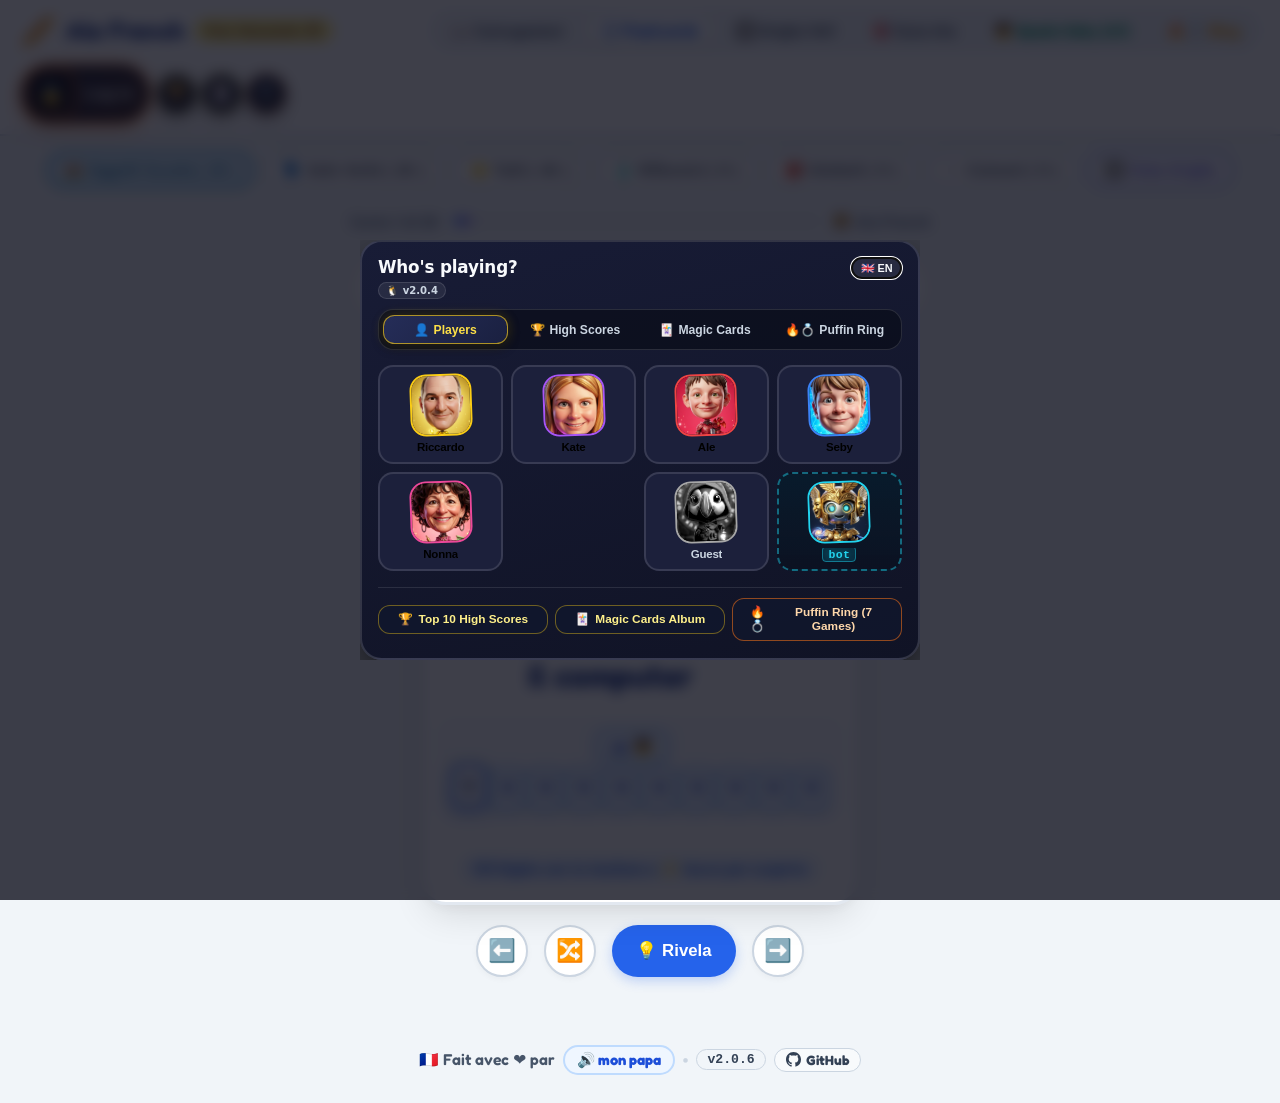
==== commit 980261c1: "feat(seby): add Seby Mode (Colors + Objects only, zero verbs), Oggetti tab in seby.html, and bump to" ====
--- a/cards.html
+++ b/cards.html
@@ -950,6 +950,7 @@
   </header>
 
   <div class="top-controls">
+    <button class="filter-btn" onclick="setFilter('colors', this)" id="btn-filter-colors" style="display:none;">🎨 Colori (<span id="count-colors">0</span>)</button>
     <button class="filter-btn active" onclick="setFilter('objects', this)" id="btn-filter-objects">🏫 Oggetti Scuola (<span id="count-objects">0</span>)</button>
     <button class="filter-btn" onclick="setFilter('verbs', this)" id="btn-filter-verbs">🗣️ Solo Verbi (<span id="count-verbs">0</span>)</button>
     <button class="filter-btn" onclick="setFilter('all', this)" id="btn-filter-all">🌟 Tutti (<span id="count-all">0</span>)</button>
@@ -1083,13 +1084,102 @@
   <script src="audio-player.js"></script>
   <script src="card-spelling.js"></script>
   <script src="telemetry.js"></script>
+  <script src="seby-data.js"></script>
   <script>
+    let rawVerbs = [];
     let allVerbs = [];
     let filteredVerbs = [];
     let currentIndex = 0;
     let isFlipped = false;
     let isGridView = false;
     let currentFilter = 'objects';
+
+    function isSebyActive() {
+      if (typeof window.getActiveFrenchUser === 'function') {
+        return window.getActiveFrenchUser() === 'seby';
+      }
+      try {
+        const puffinAuth = localStorage.getItem('puffin_auth_v2');
+        if (puffinAuth) {
+          const parsed = JSON.parse(puffinAuth);
+          const uid = parsed?.player_id || parsed?.userId;
+          if (uid) return uid === 'seby';
+        }
+      } catch {}
+      return localStorage.getItem('french_active_user') === 'seby';
+    }
+
+    function getSebyColorCards() {
+      if (typeof SEBY_DATA === 'undefined' || !Array.isArray(SEBY_DATA.couleurs)) return [];
+      return SEBY_DATA.couleurs.map(c => ({
+        id: `color-${c.id}`,
+        infinitive: c.fr,
+        italian: c.it,
+        category: 'colors',
+        icon: c.icon,
+        hex: c.hex,
+        border: c.border,
+        phonetic: c.phonetic
+      }));
+    }
+
+    function rebuildCardsForProfile() {
+      const sebyMode = isSebyActive();
+      const colors = getSebyColorCards();
+      const urlParams = new URLSearchParams(window.location.search);
+      const idsParam = urlParams.get('ids');
+      const catParam = urlParams.get('cat') || urlParams.get('category') || urlParams.get('mode');
+
+      if (sebyMode) {
+        // Seby sees ONLY Colors + School Objects — ZERO verbs!
+        allVerbs = [...colors, ...rawVerbs.filter(v => v.category === 'objects')];
+      } else {
+        // Include colors too if explicitly requested via ?ids=color-... or ?cat=colors
+        const needsColors = (catParam === 'colors') || (idsParam && idsParam.includes('color-'));
+        allVerbs = needsColors ? [...colors, ...rawVerbs] : [...rawVerbs];
+      }
+
+      if (idsParam) {
+        const targetIds = new Set(idsParam.split(','));
+        allVerbs = allVerbs.filter(v => targetIds.has(v.id));
+      }
+
+      // Toggle Seby vs Ale filter buttons
+      const colorsBtn = document.getElementById('btn-filter-colors');
+      if (colorsBtn) colorsBtn.style.display = sebyMode ? '' : 'none';
+      ['btn-filter-verbs', 'btn-filter-reflexive', 'btn-filter-school', 'btn-filter-common'].forEach(id => {
+        const el = document.getElementById(id);
+        if (el) el.style.display = sebyMode ? 'none' : '';
+      });
+
+      updateCounts();
+
+      let initialFilter = sebyMode ? 'all' : 'objects';
+      if (sebyMode) {
+        if (catParam === 'colors' || catParam === 'objects') {
+          initialFilter = catParam;
+        } else {
+          initialFilter = 'all';
+        }
+      } else {
+        if (catParam === 'verbs') {
+          initialFilter = 'verbs';
+        } else if (catParam === 'all') {
+          initialFilter = 'all';
+        } else if (catParam && ['reflexive', 'school', 'objects', 'common', 'colors'].includes(catParam)) {
+          initialFilter = catParam;
+        } else if (idsParam) {
+          initialFilter = 'all';
+        }
+      }
+
+      document.querySelectorAll('.filter-btn').forEach(b => b.classList.remove('active'));
+      const activeBtn = document.getElementById(`btn-filter-${initialFilter}`) || document.querySelector(`[onclick*="setFilter('${initialFilter}'"]`);
+      if (activeBtn) activeBtn.classList.add('active');
+
+      currentFilter = initialFilter;
+      applyFilter(initialFilter);
+    }
 
     // Interactive Keyboard Spelling State
     let spellingDifficulty = 'moyen'; // 'facile' | 'moyen' | 'difficile'
@@ -1103,41 +1193,18 @@
     fetch('verbs.json')
       .then(res => res.json())
       .then(data => {
-        allVerbs = data;
-        const urlParams = new URLSearchParams(window.location.search);
-        const idsParam = urlParams.get('ids');
-        const catParam = urlParams.get('cat') || urlParams.get('category') || urlParams.get('mode');
-
-        if (idsParam) {
-          const targetIds = new Set(idsParam.split(','));
-          allVerbs = allVerbs.filter(v => targetIds.has(v.id));
-        }
-
-        updateCounts();
-
-        let initialFilter = 'objects';
-        if (catParam === 'verbs') {
-          initialFilter = 'verbs';
-        } else if (catParam === 'all') {
-          initialFilter = 'all';
-        } else if (catParam && ['reflexive', 'school', 'objects', 'common'].includes(catParam)) {
-          initialFilter = catParam;
-        } else if (idsParam) {
-          initialFilter = 'all';
-        }
-
-        document.querySelectorAll('.filter-btn').forEach(b => b.classList.remove('active'));
-        const activeBtn = document.getElementById(`btn-filter-${initialFilter}`) || document.querySelector(`[onclick*="setFilter('${initialFilter}'"]`);
-        if (activeBtn) activeBtn.classList.add('active');
-
-        applyFilter(initialFilter);
+        rawVerbs = data;
+        rebuildCardsForProfile();
       })
       .catch(err => console.error("Error loading verbs:", err));
 
     function updateCounts() {
       document.getElementById('count-all').textContent = allVerbs.length;
+      if (document.getElementById('count-colors')) {
+        document.getElementById('count-colors').textContent = allVerbs.filter(v => v.category === 'colors').length;
+      }
       if (document.getElementById('count-verbs')) {
-        document.getElementById('count-verbs').textContent = allVerbs.filter(v => v.category !== 'objects').length;
+        document.getElementById('count-verbs').textContent = allVerbs.filter(v => v.category !== 'objects' && v.category !== 'colors').length;
       }
       document.getElementById('count-reflexive').textContent = allVerbs.filter(v => v.category === 'reflexive').length;
       if (document.getElementById('count-school')) {
@@ -1157,14 +1224,16 @@
     }
 
     function applyFilter(filter) {
-      if (filter === 'reflexive') {
+      if (filter === 'colors') {
+        filteredVerbs = allVerbs.filter(v => v.category === 'colors');
+      } else if (filter === 'reflexive') {
         filteredVerbs = allVerbs.filter(v => v.category === 'reflexive');
       } else if (filter === 'school') {
         filteredVerbs = allVerbs.filter(v => v.category === 'school');
       } else if (filter === 'objects') {
         filteredVerbs = allVerbs.filter(v => v.category === 'objects');
       } else if (filter === 'verbs') {
-        filteredVerbs = allVerbs.filter(v => v.category !== 'objects');
+        filteredVerbs = allVerbs.filter(v => v.category !== 'objects' && v.category !== 'colors');
       } else if (filter === 'common') {
         filteredVerbs = allVerbs.filter(v => v.category === 'common');
       } else {
@@ -1335,14 +1404,19 @@
       const isRefl = verb.category === 'reflexive';
       const isSchool = verb.category === 'school';
       const isObject = verb.category === 'objects';
-      const tagText = isRefl ? '🧴 Riflessivo' : (isSchool ? '🎒 Simbolo' : (isObject ? '🏫 Oggetto Scuola' : '🍽️ Comune'));
-      const tagClass = isRefl ? 'tag-reflexive' : (isSchool ? 'tag-school' : (isObject ? 'tag-objects' : 'tag-common'));
+      const isColor = verb.category === 'colors';
+      const tagText = isColor ? '🎨 Colore' : (isRefl ? '🧴 Riflessivo' : (isSchool ? '🎒 Simbolo' : (isObject ? '🏫 Oggetto Scuola' : '🍽️ Comune')));
+      const tagClass = isColor ? 'tag-objects' : (isRefl ? 'tag-reflexive' : (isSchool ? 'tag-school' : (isObject ? 'tag-objects' : 'tag-common')));
       tagEl.textContent = tagText;
       tagEl.className = `card-tag ${tagClass}`;
       tagBackEl.textContent = tagText;
       tagBackEl.className = `card-tag ${tagClass}`;
 
-      if (verb.image) {
+      if (isColor) {
+        const swatchStyle = `background:${verb.hex}; ${verb.border ? 'border: 3px solid ' + verb.border + ';' : 'border: 3px solid rgba(255,255,255,0.85);'}`;
+        document.getElementById('card-icon-el').innerHTML = `<div style="width:150px; height:150px; border-radius:24px; ${swatchStyle} display:flex; align-items:center; justify-content:center; font-size:3.2rem; box-shadow:0 8px 20px rgba(0,0,0,0.12);">${verb.icon || '🎨'}</div>`;
+        document.getElementById('card-icon-back-el').innerHTML = `<div style="width:82px; height:82px; border-radius:16px; ${swatchStyle} display:flex; align-items:center; justify-content:center; font-size:2rem; box-shadow:0 4px 12px rgba(0,0,0,0.12);">${verb.icon || '🎨'}</div>`;
+      } else if (verb.image) {
         document.getElementById('card-icon-el').innerHTML = `<img src="${verb.image}" alt="${verb.italian}" class="card-thumb-img">`;
         const backImg = verb.image_back || verb.image;
         document.getElementById('card-icon-back-el').innerHTML = `<img src="${backImg}" alt="${verb.italian}" class="card-thumb-img-small">`;
@@ -1363,7 +1437,10 @@
 
       // Link to index conjugation
       const linkEl = document.getElementById('link-to-conj-el');
-      if (verb.category === 'objects') {
+      if (verb.category === 'colors') {
+        linkEl.href = 'seby.html';
+        linkEl.textContent = '🎨 Spazio Seby';
+      } else if (verb.category === 'objects') {
         linkEl.href = 'grid.html';
         linkEl.textContent = '🎒 Oggetto Scuola';
       } else {
@@ -1375,7 +1452,7 @@
       const progressPercent = ((currentIndex + 1) / filteredVerbs.length) * 100;
       document.getElementById('progress-fill-el').style.width = `${progressPercent}%`;
       document.getElementById('deck-index-label').textContent = `Carta ${currentIndex + 1} di ${filteredVerbs.length}`;
-      document.getElementById('deck-known-count').textContent = `🦁 Ale French`;
+      document.getElementById('deck-known-count').textContent = isSebyActive() ? `🎈 Seby French` : `🦁 Ale French`;
     }
 
     function flipCurrentCard() {
@@ -1442,15 +1519,18 @@
         item.className = 'grid-card';
         item.id = `grid-card-${verb.id}`;
         
-        const iconHtml = verb.image
-          ? `<img src="${verb.image}" class="grid-thumb-img" alt="${verb.italian}">`
-          : `<div class="grid-icon-placeholder">${verb.icon || '📘'}</div>`;
-
         const isRefl = verb.category === 'reflexive';
         const isSchool = verb.category === 'school';
         const isObject = verb.category === 'objects';
-        const tagText = isRefl ? 'Riflessivo' : (isSchool ? 'Simbolo' : (isObject ? 'Oggetto' : 'Comune'));
-        const tagClass = isRefl ? 'tag-reflexive' : (isSchool ? 'tag-school' : (isObject ? 'tag-objects' : 'tag-common'));
+        const isColor = verb.category === 'colors';
+        const tagText = isColor ? 'Colore' : (isRefl ? 'Riflessivo' : (isSchool ? 'Simbolo' : (isObject ? 'Oggetto' : 'Comune')));
+        const tagClass = isColor ? 'tag-objects' : (isRefl ? 'tag-reflexive' : (isSchool ? 'tag-school' : (isObject ? 'tag-objects' : 'tag-common')));
+
+        const iconHtml = isColor
+          ? `<div class="grid-icon-placeholder" style="background:${verb.hex}; width:100%; height:100%; display:flex; align-items:center; justify-content:center; ${verb.border ? 'border-bottom: 2px solid ' + verb.border + ';' : ''}">${verb.icon || '🎨'}</div>`
+          : (verb.image
+            ? `<img src="${verb.image}" class="grid-thumb-img" alt="${verb.italian}">`
+            : `<div class="grid-icon-placeholder">${verb.icon || '📘'}</div>`);
 
         // Gender color for grid tiles
         let gridTileClass = '';
@@ -1462,9 +1542,11 @@
           gridTileClass = 'grid-tile-pl';
         }
 
-        const actionBtn = isObject
-          ? `<div style="font-size:0.8rem; color:#475569; font-weight:700; padding:4px 0;">🎒 Oggetto Scuola</div>`
-          : `<a href="index.html#verb-${verb.id}" class="link-to-study" style="font-size:0.8rem; padding: 4px 10px; display:inline-block;" onclick="event.stopPropagation()">📖 Coniugazione</a>`;
+        const actionBtn = isColor
+          ? `<div style="font-size:0.8rem; color:#059669; font-weight:700; padding:4px 0;">🎨 Colore (Seby)</div>`
+          : (isObject
+            ? `<div style="font-size:0.8rem; color:#475569; font-weight:700; padding:4px 0;">🎒 Oggetto Scuola</div>`
+            : `<a href="index.html#verb-${verb.id}" class="link-to-study" style="font-size:0.8rem; padding: 4px 10px; display:inline-block;" onclick="event.stopPropagation()">📖 Coniugazione</a>`);
 
         item.innerHTML = `
           <div class="grid-card-media">
@@ -1910,7 +1992,7 @@
       }
     });
 
-    // Smart Profile Defaults (Seby = facile • Ale = moyen)
+    // Smart Profile Defaults (Seby = facile + Solo Colori & Oggetti • Ale = moyen)
     function applyCardProfileDefaults() {
       if (typeof getFrenchProfileDefaults === 'function') {
         const conf = getFrenchProfileDefaults();
@@ -1920,6 +2002,9 @@
           setSpellingDifficulty('moyen');
         }
       }
+      if (rawVerbs.length) {
+        rebuildCardsForProfile();
+      }
     }
     window.addEventListener('french-profile-updated', applyCardProfileDefaults);
     document.addEventListener('DOMContentLoaded', applyCardProfileDefaults);
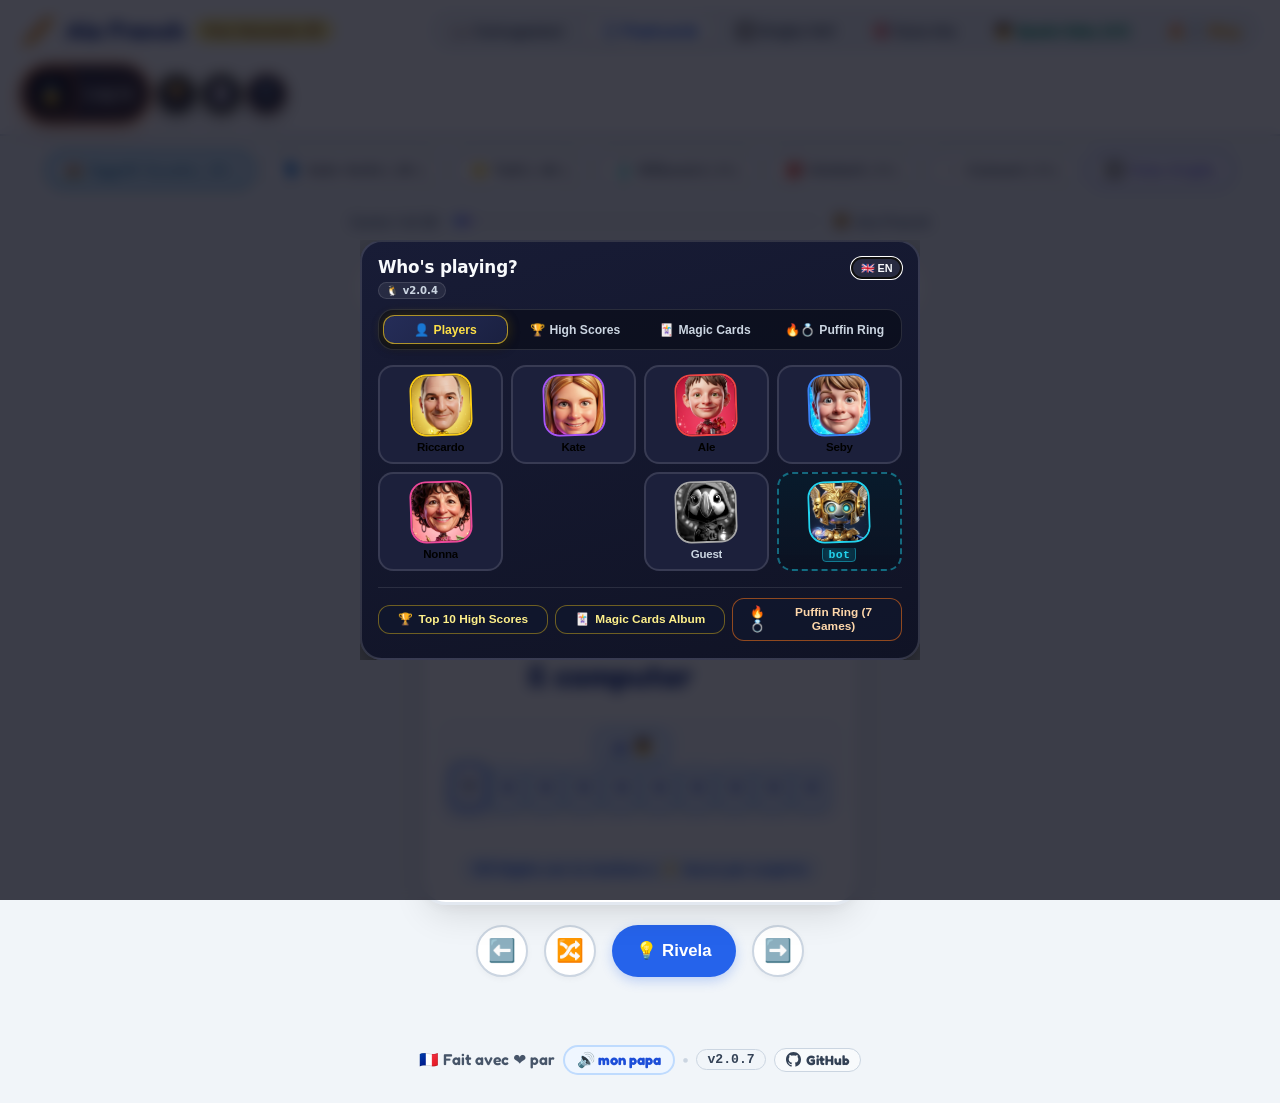
==== commit e583a0b6: "feat(cards): submit completed flashcard spelling exercises to PuffinLogin / Firestore (v2.0.7)" ====
--- a/cards.html
+++ b/cards.html
@@ -1183,6 +1183,8 @@
 
     // Interactive Keyboard Spelling State
     let spellingDifficulty = 'moyen'; // 'facile' | 'moyen' | 'difficile'
+    let cardsSessionScore = 0;
+    let cardsCompletedWords = new Set();
     let currentSlots = [];
     let typedChars = [];
     let slotStates = []; // 'empty' | 'filled' | 'correct' | 'wrong'
@@ -1925,6 +1927,29 @@
         });
       }
 
+      if (verb && !cardsCompletedWords.has(verb.id)) {
+        cardsCompletedWords.add(verb.id);
+        cardsSessionScore += 10;
+        const durationSec = cardSpellingStartTime
+          ? Math.max(1, Math.round((((typeof performance !== 'undefined') ? performance.now() : Date.now()) - cardSpellingStartTime) / 1000))
+          : 1;
+        if (window.PuffinLogin && typeof window.PuffinLogin.submitScore === 'function') {
+          window.PuffinLogin.submitScore({
+            appId: 'ale-french',
+            score: cardsSessionScore,
+            mode: `cards_${spellingDifficulty}`,
+            duration_sec: durationSec,
+            extra: {
+              exercise: 'card_spelling',
+              word: verb.infinitive,
+              category: verb.category,
+              difficulty: spellingDifficulty,
+              words_completed: cardsCompletedWords.size
+            }
+          }).catch(err => console.debug('Puffin cards score submission:', err));
+        }
+      }
+
       if (verb) {
         speakFrench(verb.infinitive);
       }
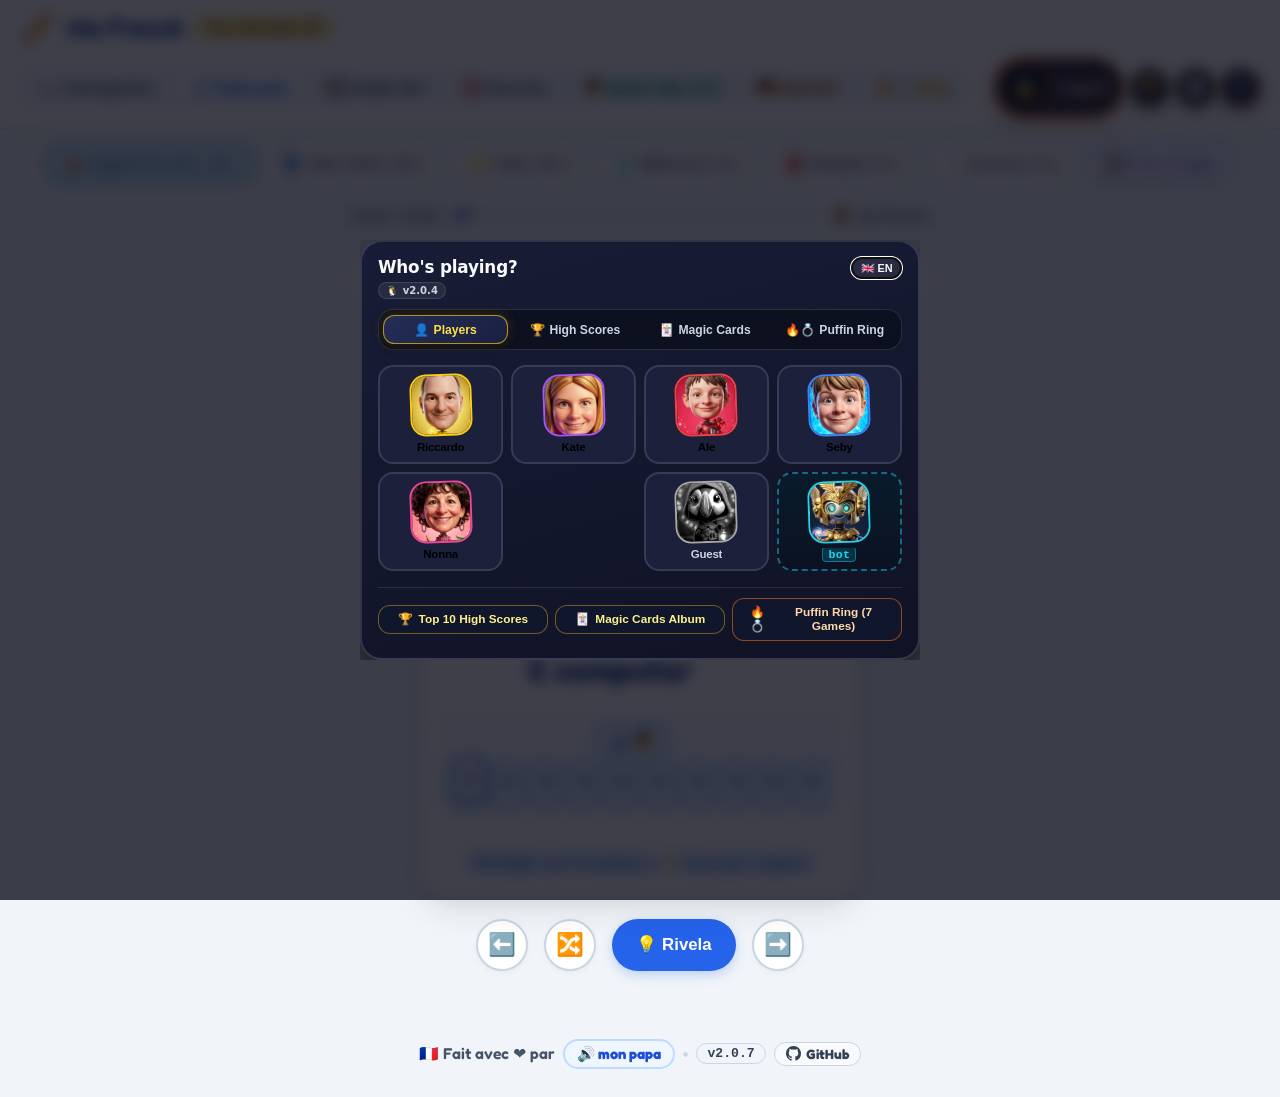
==== commit 0a41bc3d: "feat(german): add Ale Deutsch module with 51 nouns, 28 Nano Banana illustrations, 102 Gemini 3.8 TTS" ====
--- a/cards.html
+++ b/cards.html
@@ -941,6 +941,7 @@
       <a href="grid.html" class="nav-tab">🔲 Griglia 4x4</a>
       <a href="quiz.html" class="nav-tab">🎯 Quiz Ale</a>
       <a href="seby.html" class="nav-tab" style="color: #059669; font-weight: 700;">🧒 Spazio Seby (A1)</a>
+      <a href="german.html" class="nav-tab" style="color: #b45309; font-weight: 700;">🇩🇪 Deutsch</a>
       <a href="ring.html" class="nav-tab" style="color: #f59e0b; font-weight: 700;">🔥💍 Ring</a>
     </div>
 
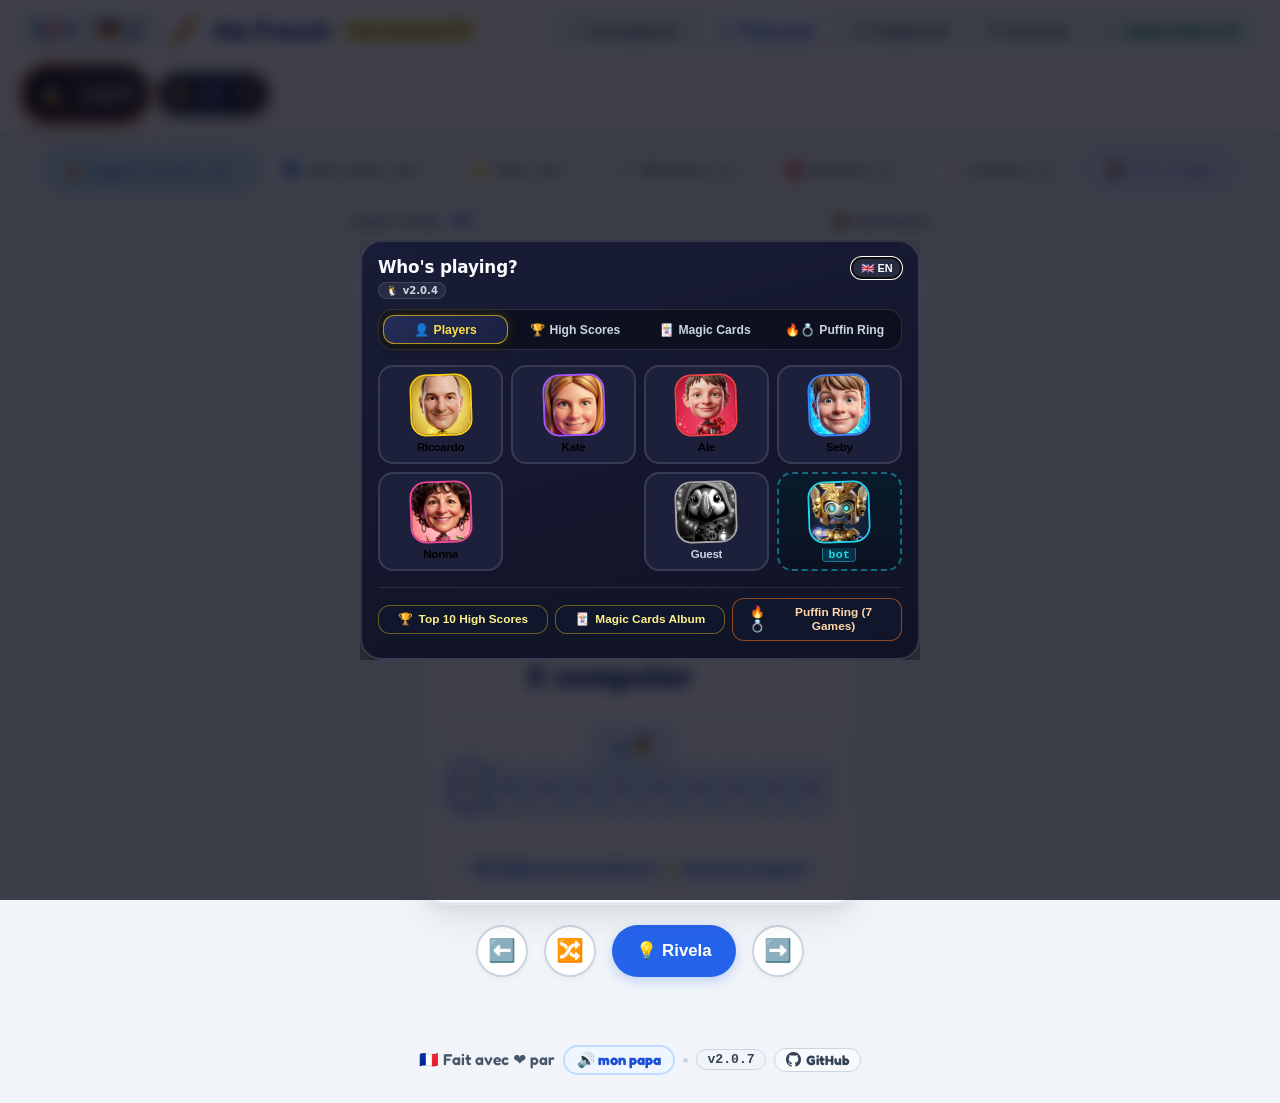
==== commit 7b33ea59: "feat(ui): top-left FR/DE sliding switcher, contextual monochrome SVG nav, and unified Puffin hub pil" ====
--- a/cards.html
+++ b/cards.html
@@ -941,8 +941,6 @@
       <a href="grid.html" class="nav-tab">🔲 Griglia 4x4</a>
       <a href="quiz.html" class="nav-tab">🎯 Quiz Ale</a>
       <a href="seby.html" class="nav-tab" style="color: #059669; font-weight: 700;">🧒 Spazio Seby (A1)</a>
-      <a href="german.html" class="nav-tab" style="color: #b45309; font-weight: 700;">🇩🇪 Deutsch</a>
-      <a href="ring.html" class="nav-tab" style="color: #f59e0b; font-weight: 700;">🔥💍 Ring</a>
     </div>
 
     <div class="nav-actions">
--- a/profile-switcher.css
+++ b/profile-switcher.css
@@ -1,4 +1,98 @@
-/* profile-switcher.css - Stili per il selettore profilo Ale vs Seby */
+/* profile-switcher.css - Stili per il selettore profilo Ale vs Seby e switch lingua FR/DE */
+
+/* Top-Left Sliding Language Switcher (FR <-> DE) */
+.lang-slider {
+  position: relative;
+  display: inline-grid;
+  grid-template-columns: 1fr 1fr;
+  align-items: center;
+  background: #e2e8f0;
+  padding: 3px;
+  border-radius: 999px;
+  border: 2px solid #cbd5e1;
+  box-shadow: inset 0 1px 3px rgba(15, 23, 42, 0.08);
+  user-select: none;
+  flex-shrink: 0;
+}
+
+.lang-slider-thumb {
+  position: absolute;
+  top: 3px;
+  left: 3px;
+  width: calc(50% - 3px);
+  height: calc(100% - 6px);
+  border-radius: 999px;
+  background: #ffffff;
+  box-shadow: 0 2px 6px rgba(15, 23, 42, 0.14);
+  transition: transform 0.24s cubic-bezier(0.34, 1.56, 0.64, 1), background 0.2s ease;
+  z-index: 0;
+}
+
+.lang-slider.is-de .lang-slider-thumb {
+  transform: translateX(100%);
+  background: #fffbeb;
+}
+
+.lang-slider-btn {
+  position: relative;
+  z-index: 1;
+  display: inline-flex;
+  align-items: center;
+  justify-content: center;
+  gap: 4px;
+  padding: 4px 10px;
+  border: none;
+  background: transparent;
+  border-radius: 999px;
+  font-family: inherit;
+  font-size: 0.9rem;
+  font-weight: 700;
+  color: #64748b;
+  cursor: pointer;
+  transition: color 0.18s ease, transform 0.12s ease;
+  white-space: nowrap;
+}
+
+.lang-slider-btn:hover {
+  color: #0f172a;
+}
+
+.lang-slider-btn.active {
+  color: #1e3a8a;
+}
+
+.lang-slider.is-de .lang-slider-btn.active {
+  color: #b45309;
+}
+
+.lang-slider-flag {
+  font-size: 1.05rem;
+  line-height: 1;
+}
+
+/* Monochrome currentColor SVG icons in header nav tabs (webapp-that-riccardo-likes) */
+.nav-tab {
+  display: inline-flex;
+  align-items: center;
+  gap: 6px;
+}
+
+.nav-svg-icon {
+  width: 15px;
+  height: 15px;
+  stroke: currentColor;
+  fill: none;
+  stroke-width: 1.85;
+  stroke-linecap: round;
+  stroke-linejoin: round;
+  flex-shrink: 0;
+  opacity: 0.78;
+}
+
+.nav-tab.active .nav-svg-icon,
+.nav-tab:hover .nav-svg-icon {
+  opacity: 1;
+}
 
 /* Header User Badge */
 .user-profile-badge {
